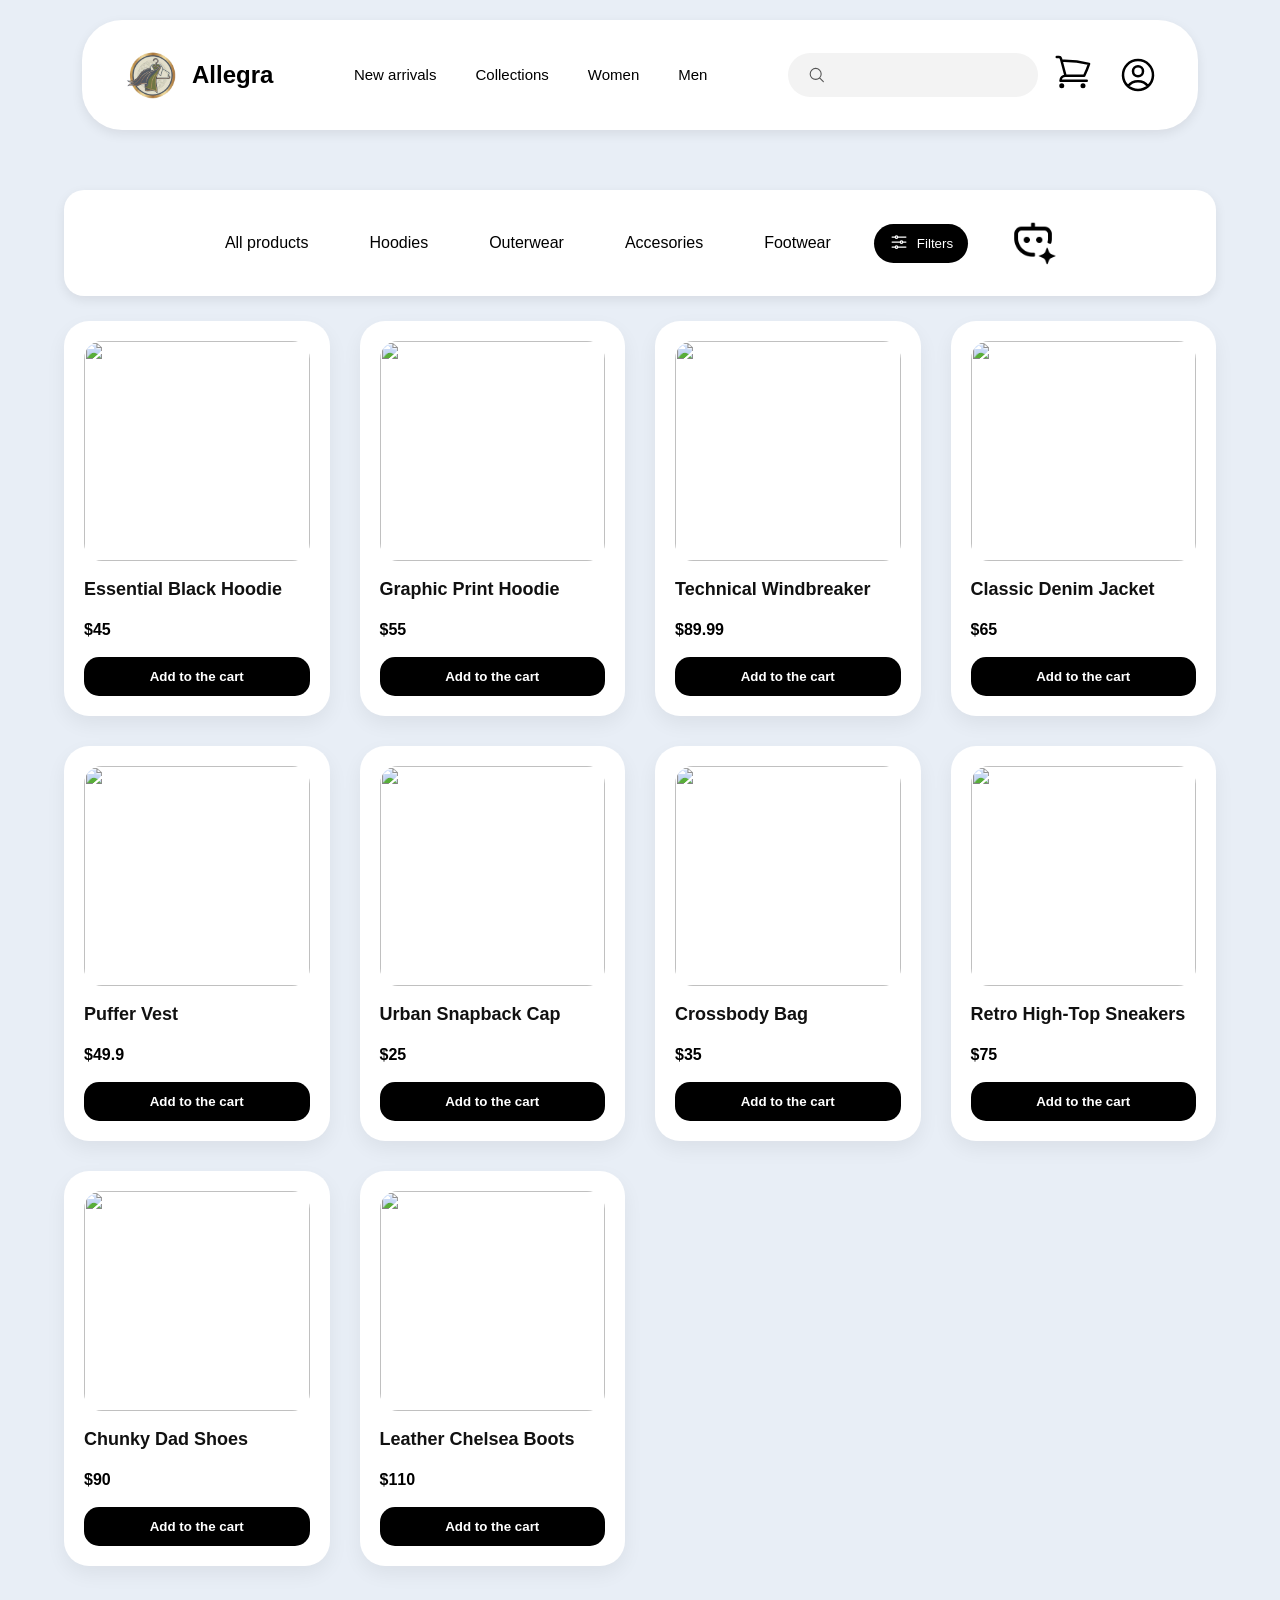
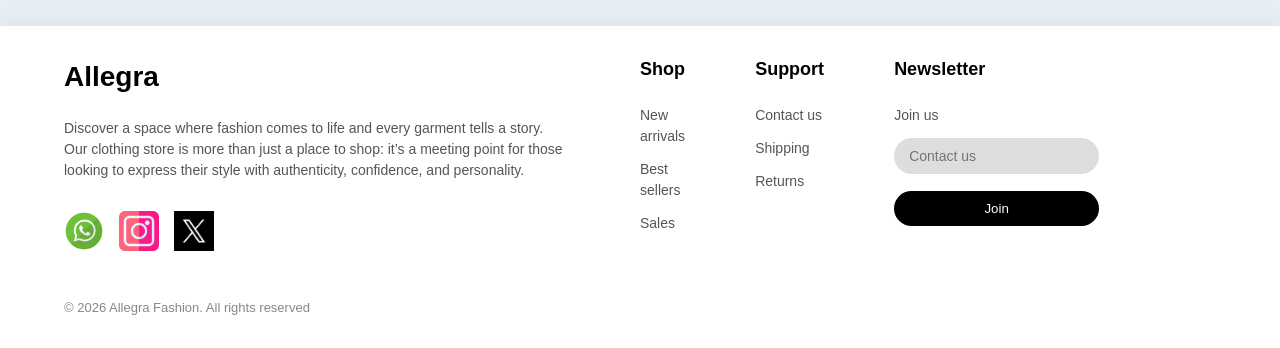
==== front/index.html @ 03e83130 "Detallas de productos finalizados, implementacion de login y register" ====
<!DOCTYPE html>
<html lang="en">

<head>
    <meta charset="UTF-8">
    <meta name="viewport" content="width=device-width, initial-scale=1.0">
    <title>Allegra</title>
    <link rel="stylesheet" href="styles.css">
    <link rel="shortcut icon" href="assets/logo.png" type="image/x-icon">
</head>

<body>
    <header>
        <nav>
            <a href="#" id="linkLogo">
                <img src="./assets/logo.png" id="logo" alt="Logo de Allegra">
                <h1>Allegra</h1>
            </a>
            <ul id="listNav">
                <li><a href="#storeContent">New arrivals</a></li>
                <li><a href="#storeContent">Collections</a></li>
                <li><a href="#storeContent">Women</a></li>
                <li><a href="#storeContent">Men</a></li>
            </ul>
            <div id="searchBar">
                <span id="bar">
                    <svg xmlns="http://www.w3.org/2000/svg" fill="none" viewBox="0 0 24 24" stroke-width="1.5"
                        stroke="currentColor" class="size-6">
                        <path stroke-linecap="round" stroke-linejoin="round"
                            d="m21 21-5.197-5.197m0 0A7.5 7.5 0 1 0 5.196 5.196a7.5 7.5 0 0 0 10.607 10.607Z" />
                    </svg>
                    <input type="text" name="busqueda" id="busqueda">
                </span>
                <a id="cartBtn">
                    <svg xmlns="http://www.w3.org/2000/svg" fill="none" viewBox="0 0 24 24" stroke-width="1.5"
                        stroke="currentColor" class="size-6">
                        <path stroke-linecap="round" stroke-linejoin="round"
                            d="M2.25 3h1.386c.51 0 .955.343 1.087.835l.383 1.437M7.5 14.25a3 3 0 0 0-3 3h15.75m-12.75-3h11.218c1.121-2.3 2.1-4.684 2.924-7.138a60.114 60.114 0 0 0-16.536-1.84M7.5 14.25 5.106 5.272M6 20.25a.75.75 0 1 1-1.5 0 .75.75 0 0 1 1.5 0Zm12.75 0a.75.75 0 1 1-1.5 0 .75.75 0 0 1 1.5 0Z" />
                    </svg>
                    <span id="cartBadge" class="cart-badge hidden">0</span>
                </a>
                <a id="profileIcon">
                    <svg id="profileIconSvg" xmlns="http://www.w3.org/2000/svg" fill="none" viewBox="0 0 24 24"
                        stroke-width="1.5" stroke="currentColor">
                        <path stroke-linecap="round" stroke-linejoin="round"
                            d="M17.982 18.725A7.488 7.488 0 0 0 12 15.75a7.488 7.488 0 0 0-5.982 2.975m11.963 0a9 9 0 1 0-11.963 0m11.963 0A8.966 8.966 0 0 1 12 21a8.966 8.966 0 0 1-5.982-2.275M15 9.75a3 3 0 1 1-6 0 3 3 0 0 1 6 0Z" />
                    </svg>
                    <span id="navUserName" class="hidden"></span>
                    <div id="navUserAvatar" class="navAvatar hidden"></div>
                </a>
            </div>
        </nav>

        <dialog id="modalLogin">
            <button id="modalClose" class="modalCloseX" aria-label="Close">
                <svg xmlns="http://www.w3.org/2000/svg" fill="none" viewBox="0 0 24 24" stroke-width="2"
                    stroke="currentColor" width="20" height="20">
                    <path stroke-linecap="round" stroke-linejoin="round" d="M6 18L18 6M6 6l12 12" />
                </svg>
            </button>

            <div id="authTabs">
                <button class="authTab active" id="tabLogin">Log In</button>
                <button class="authTab" id="tabRegister">Register</button>
            </div>

            <div id="formLogin" class="authForm">
                <div class="authHeader">
                    <img src="./assets/logo.png" alt="Allegra Logo">
                    <h2>Welcome back</h2>
                    <p>Sign in to your account</p>
                </div>
                <div class="authField">
                    <label for="loginEmail">Email</label>
                    <input type="email" id="loginEmail" placeholder="you@email.com">
                </div>
                <div class="authField">
                    <label for="loginPass">Password</label>
                    <div class="passWrapper">
                        <input type="password" id="loginPass" placeholder="••••••••">
                        <button type="button" class="togglePass" data-target="loginPass">
                            <svg xmlns="http://www.w3.org/2000/svg" fill="none" viewBox="0 0 24 24" stroke-width="1.5"
                                stroke="currentColor" width="18" height="18">
                                <path stroke-linecap="round" stroke-linejoin="round"
                                    d="M2.036 12.322a1.012 1.012 0 0 1 0-.639C3.423 7.51 7.36 4.5 12 4.5c4.638 0 8.573 3.007 9.963 7.178.07.207.07.431 0 .639C20.577 16.49 16.64 19.5 12 19.5c-4.638 0-8.573-3.007-9.963-7.178Z" />
                                <path stroke-linecap="round" stroke-linejoin="round"
                                    d="M15 12a3 3 0 1 1-6 0 3 3 0 0 1 6 0Z" />
                            </svg>
                        </button>
                    </div>
                </div>
                <p id="loginError" class="authError hidden"></p>
                <button type="button" id="btnLogin" class="authSubmitBtn">Log In</button>
                <p class="authSwitch">Don't have an account? <span id="goToRegister">Register here</span></p>
            </div>

            <div id="formRegister" class="authForm hidden">
                <div class="authHeader">
                    <img src="./assets/logo.png" alt="Allegra Logo">
                    <h2>Create account</h2>
                    <p>Join Allegra today</p>
                </div>
                <div class="authField">
                    <label for="regName">Full name</label>
                    <input type="text" id="regName" placeholder="Jane Doe">
                </div>
                <div class="authField">
                    <label for="regEmail">Email</label>
                    <input type="email" id="regEmail" placeholder="you@email.com">
                </div>
                <div class="authField">
                    <label for="regPass">Password</label>
                    <div class="passWrapper">
                        <input type="password" id="regPass" placeholder="Min. 6 characters">
                        <button type="button" class="togglePass" data-target="regPass">
                            <svg xmlns="http://www.w3.org/2000/svg" fill="none" viewBox="0 0 24 24" stroke-width="1.5"
                                stroke="currentColor" width="18" height="18">
                                <path stroke-linecap="round" stroke-linejoin="round"
                                    d="M2.036 12.322a1.012 1.012 0 0 1 0-.639C3.423 7.51 7.36 4.5 12 4.5c4.638 0 8.573 3.007 9.963 7.178.07.207.07.431 0 .639C20.577 16.49 16.64 19.5 12 19.5c-4.638 0-8.573-3.007-9.963-7.178Z" />
                                <path stroke-linecap="round" stroke-linejoin="round"
                                    d="M15 12a3 3 0 1 1-6 0 3 3 0 0 1 6 0Z" />
                            </svg>
                        </button>
                    </div>
                </div>
                <div class="authField">
                    <label for="regPassConfirm">Confirm password</label>
                    <div class="passWrapper">
                        <input type="password" id="regPassConfirm" placeholder="Repeat your password">
                        <button type="button" class="togglePass" data-target="regPassConfirm">
                            <svg xmlns="http://www.w3.org/2000/svg" fill="none" viewBox="0 0 24 24" stroke-width="1.5"
                                stroke="currentColor" width="18" height="18">
                                <path stroke-linecap="round" stroke-linejoin="round"
                                    d="M2.036 12.322a1.012 1.012 0 0 1 0-.639C3.423 7.51 7.36 4.5 12 4.5c4.638 0 8.573 3.007 9.963 7.178.07.207.07.431 0 .639C20.577 16.49 16.64 19.5 12 19.5c-4.638 0-8.573-3.007-9.963-7.178Z" />
                                <path stroke-linecap="round" stroke-linejoin="round"
                                    d="M15 12a3 3 0 1 1-6 0 3 3 0 0 1 6 0Z" />
                            </svg>
                        </button>
                    </div>
                </div>
                <p id="registerError" class="authError hidden"></p>
                <button type="button" id="btnRegister" class="authSubmitBtn">Create account</button>
                <p class="authSwitch">Already have an account? <span id="goToLogin">Log in here</span></p>
            </div>

            <div id="formProfile" class="authForm hidden">
                <div class="authHeader">
                    <div id="profileAvatar"></div>
                    <h2 id="profileName"></h2>
                    <p id="profileEmail"></p>
                </div>
                <div class="profileInfo">
                    <div class="profileInfoRow">
                        <svg xmlns="http://www.w3.org/2000/svg" fill="none" viewBox="0 0 24 24" stroke-width="1.5"
                            stroke="currentColor" width="18" height="18">
                            <path stroke-linecap="round" stroke-linejoin="round"
                                d="M2.25 3h1.386c.51 0 .955.343 1.087.835l.383 1.437M7.5 14.25a3 3 0 0 0-3 3h15.75m-12.75-3h11.218c1.121-2.3 2.1-4.684 2.924-7.138a60.114 60.114 0 0 0-16.536-1.84M7.5 14.25 5.106 5.272M6 20.25a.75.75 0 1 1-1.5 0 .75.75 0 0 1 1.5 0Zm12.75 0a.75.75 0 1 1-1.5 0 .75.75 0 0 1 1.5 0Z" />
                        </svg>
                        <span>Cart: <strong id="profileCartCount">0 items</strong></span>
                    </div>
                    <div class="profileInfoRow">
                        <svg xmlns="http://www.w3.org/2000/svg" fill="none" viewBox="0 0 24 24" stroke-width="1.5"
                            stroke="currentColor" width="18" height="18">
                            <path stroke-linecap="round" stroke-linejoin="round"
                                d="M6.75 3v2.25M17.25 3v2.25M3 18.75V7.5a2.25 2.25 0 0 1 2.25-2.25h13.5A2.25 2.25 0 0 1 21 7.5v11.25m-18 0A2.25 2.25 0 0 0 5.25 21h13.5A2.25 2.25 0 0 0 21 18.75m-18 0v-7.5A2.25 2.25 0 0 1 5.25 9h13.5A2.25 2.25 0 0 1 21 11.25v7.5" />
                        </svg>
                        <span>Member since: <strong id="profileSince"></strong></span>
                    </div>
                </div>
                <button type="button" id="btnLogout" class="authLogoutBtn">
                    <svg xmlns="http://www.w3.org/2000/svg" fill="none" viewBox="0 0 24 24" stroke-width="1.5"
                        stroke="currentColor" width="18" height="18">
                        <path stroke-linecap="round" stroke-linejoin="round"
                            d="M8.25 9V5.25A2.25 2.25 0 0 1 10.5 3h6a2.25 2.25 0 0 1 2.25 2.25v13.5A2.25 2.25 0 0 1 16.5 21h-6a2.25 2.25 0 0 1-2.25-2.25V15M12 9l3 3m0 0-3 3m3-3H2.25" />
                    </svg>
                    Log out
                </button>
            </div>
        </dialog>

        <dialog id="modalCart">
            <div>
                <img src="./assets/logo.png" alt="Logo of the store">
                <h2>Cart</h2>
            </div>
            <div id="cartContent">
                <!-- Añadir productos dinamicamente -->
            </div>

            <div class="cartSummary">
                <p><span>Subtotal:</span> <span id="cartSubtotal">$0.00</span></p>
                <p><span>IVA (16%):</span> <span id="cartIva">$0.00</span></p>
                <h3><span>Total:</span> <span id="cartTotal">$0.00</span></h3>
                <button class="checkoutBtn">Proceed with the payment</button>
            </div>
            <button id="modalCartClose">
                <svg xmlns="http://www.w3.org/2000/svg" fill="none" viewBox="0 0 24 24" stroke-width="2"
                    stroke="currentColor" width="24" height="24">
                    <path stroke-linecap="round" stroke-linejoin="round" d="M6 18L18 6M6 6l12 12" />
                </svg>Close</button>
        </dialog>
    </header>

    <main id="main">
        <section id="storeBox">
            <div id="filters">
                <ul id="listFilters">
                    <li id="allProducts"><a href="#">All products</a></li>
                    <li id="hoodieBtn"><a href="#">Hoodies</a></li>
                    <li id="outerBtn"><a href="#">Outerwear</a></li>
                    <li id="accesoriesBtn"><a href="#">Accesories</a></li>
                    <li id="footwearBtn"><a href="#">Footwear</a></li>
                    <li>
                        <button id="btnFilters">
                            <span>
                                <svg xmlns="http://www.w3.org/2000/svg" fill="none" viewBox="0 0 24 24"
                                    stroke-width="1.5" stroke="currentColor" class="size-6">
                                    <path stroke-linecap="round" stroke-linejoin="round"
                                        d="M10.5 6h9.75M10.5 6a1.5 1.5 0 1 1-3 0m3 0a1.5 1.5 0 1 0-3 0M3.75 6H7.5m3 12h9.75m-9.75 0a1.5 1.5 0 0 1-3 0m3 0a1.5 1.5 0 0 0-3 0m-3.75 0H7.5m9-6h3.75m-3.75 0a1.5 1.5 0 0 1-3 0m3 0a1.5 1.5 0 0 0-3 0m-9.75 0h9.75" />
                                </svg>
                            </span>
                            Filters
                        </button>
                    </li>
                    <li>
                        <button id="btnIa">
                            <img src="./assets/bot.png" alt="Boton de ia">
                        </button>
                    </li>
                </ul>

            </div>

            <div id="storeContent">
                <!-- Tarjetas creadas dinamicamente -->
            </div>
        </section>

        <aside id="chatBox">
            <div id="titleBoxAi">
                <img src="./assets/bot.png">
                <h3>Allegra AI</h3>
            </div>

            <div id="contentIa">
            </div>

            <div id="searchInp">
                <button id="deleteChat">
                    <svg xmlns="http://www.w3.org/2000/svg" fill="none" viewBox="0 0 24 24" stroke-width="1.5"
                        stroke="currentColor" class="size-6">
                        <path stroke-linecap="round" stroke-linejoin="round"
                            d="m14.74 9-.346 9m-4.788 0L9.26 9m9.968-3.21c.342.052.682.107 1.022.166m-1.022-.165L18.16 19.673a2.25 2.25 0 0 1-2.244 2.077H8.084a2.25 2.25 0 0 1-2.244-2.077L4.772 5.79m14.456 0a48.108 48.108 0 0 0-3.478-.397m-12 .562c.34-.059.68-.114 1.022-.165m0 0a48.11 48.11 0 0 1 3.478-.397m7.5 0v-.916c0-1.18-.91-2.164-2.09-2.201a51.964 51.964 0 0 0-3.32 0c-1.18.037-2.09 1.022-2.09 2.201v.916m7.5 0a48.667 48.667 0 0 0-7.5 0" />
                    </svg>

                </button>
                <input type="text" name="promt" id="promtInp">
                <button id="sendBtn">
                    <svg xmlns="http://www.w3.org/2000/svg" fill="none" viewBox="0 0 24 24" stroke-width="1.5"
                        stroke="currentColor" class="size-6">
                        <path stroke-linecap="round" stroke-linejoin="round"
                            d="M6 12 3.269 3.125A59.769 59.769 0 0 1 21.485 12 59.768 59.768 0 0 1 3.27 20.875L5.999 12Zm0 0h7.5" />
                    </svg>
                </button>
            </div>
        </aside>
    </main>

    <footer>
        <div id="contentFooter">
            <h3>Allegra</h3>
            <p>Discover a space where fashion comes to life and every garment tells a story. Our clothing store is more
                than just a place to shop: it’s a meeting point for those looking to express their style with
                authenticity, confidence, and personality.</p>
            <ul id="links">
                <li><a href="https://web.whatsapp.com"><img src="./assets/whats.png" alt=""></a></li>
                <li><a href="https://www.instagram.com
"><img src="./assets/ig.png" alt=""></a></li>
                <li><a href="https://x.com/"><img src="./assets/x.png" alt=""></a></li>
            </ul>
            <p>© 2026 Allegra Fashion. All rights reserved</p>
        </div>
        <div>
            <div id="footerLinker">
                <div class="shopFooter">
                    <h2>Shop</h2>
                    <p>New arrivals</p>
                    <p>Best sellers</p>
                    <p>Sales</p>
                </div>
                <div class="shopFooter">
                    <h2>Support</h2>
                    <p>Contact us</p>
                    <p>Shipping</p>
                    <p>Returns</p>
                </div>
                <div class="shopFooter">
                    <h2>Newsletter</h2>
                    <p>Join us</p>
                    <input type="email" name="email" id="email" placeholder="Contact us">
                    <button>Join</button>
                </div>
            </div>
        </div>
    </footer>
    <script src="./script.js"></script>
    <script src="https://cdn.jsdelivr.net/npm/flowbite@4.0.1/dist/flowbite.min.js"></script>
</body>

</html>
---- front/styles.css ----
* {
    margin: 0;
    padding: 0;
    box-sizing: border-box;
}

body {
    background: #e8eef6;
    font-family: Arial, Helvetica, sans-serif;
    line-height: 1.5;
}

/* ========== NAVBAR ========== */
header {
    width: 100%;
    display: flex;
    justify-content: center;
    padding: 20px;
}

nav {
    width: 90%;
    max-width: 1200px;
    display: flex;
    justify-content: space-between;
    align-items: center;
    padding: 15px 30px;
    background: #fff;
    border-radius: 40px;
    box-shadow: 0 4px 12px rgba(0, 0, 0, 0.08);
}

/* Logo */
#linkLogo {
    display: flex;
    align-items: center;
    text-decoration: none;
    color: #000;
    transition: transform 0.3s ease;
}

#linkLogo:hover {
    transform: scale(1.05);
}

#logo {
    width: 80px;
}

/* ========== MENU ========== */
#listNav {
    display: flex;
    gap: 15px;
    list-style: none;
    font-size: 15px;
}

#listNav a {
    text-decoration: none;
    color: #000;
    padding: 8px 12px;
    border-radius: 10px;
    transition: all 0.3s ease;
}

#listNav a:hover {
    background-color: #f3f3f3;
    transform: scale(1.05);
}

/* ========== SEARCH BAR ========== */
#searchBar {
    display: flex;
    align-items: center;
    gap: 15px;
}

#searchBar a>svg {
    width: 40px;
    height: 40px;
    color: #000;
    transition: transform 0.2s ease;
}

#searchBar a>svg:hover {
    transform: scale(1.2);
}

#bar {
    display: flex;
    align-items: center;
    gap: 8px;
    padding: 12px 20px;
    background: #f3f3f3;
    border-radius: 25px;
    transition: transform 0.2s ease;
    width: 250px;
}

#bar:hover {
    transform: scale(1.05);
}

#bar input {
    border: none;
    outline: none;
    background: transparent;
    font-size: 15px;
    width: 100%;
}

#bar svg {
    width: 20px;
    height: 20px;
    color: #555;
}

/* ========== MAIN LAYOUT ========== */
main {
    display: grid;
    grid-template-columns: 2fr 1fr;
    gap: 30px;
    width: 90%;
    max-width: 1400px;
    margin: 40px auto;
    transition: all 0.3s ease;
}

main.chatClosed {
    grid-template-columns: 1fr;
}

/* ========== STORE SECTION ========== */

#storeBox {
    display: flex;
    flex-direction: column;
    gap: 25px;
}

/* ========== LOGIN MODAL ========== */

@keyframes fadeIn {
    from {
        opacity: 0;
        transform: translateY(-20px);
    }

    to {
        opacity: 1;
        transform: translateY(0);
    }
}

#modalLogin {
    border: none;
    border-radius: 20px;
    padding: 30px;
    width: 420px;
    max-width: 92vw;
    margin: auto;
    background: #ffffff;
    box-shadow: 0 20px 50px rgba(0, 0, 0, 0.15);
    animation: fadeIn 0.3s ease;
    font-family: Arial, Helvetica, sans-serif;
    position: relative;
}

#modalLogin::backdrop {
    background: rgba(0, 0, 0, 0.55);
    backdrop-filter: blur(4px);
}

.modalCloseX {
    position: absolute;
    top: 16px;
    right: 16px;
    background: #f3f3f3;
    border: none;
    border-radius: 50%;
    width: 34px;
    height: 34px;
    padding: 0;
    display: flex;
    align-items: center;
    justify-content: center;
    cursor: pointer;
    color: #555;
    transition: 0.2s ease;
    z-index: 10;
}

.modalCloseX:hover {
    background: #e0e0e0;
    color: #000;
    transform: scale(1.05);
}

#authTabs {
    display: flex;
    gap: 5px;
    background: #f3f3f3;
    border-radius: 12px;
    padding: 5px;
    margin-bottom: 24px;
}

.authTab {
    flex: 1;
    padding: 10px;
    border: none;
    border-radius: 9px;
    background: transparent;
    color: #888;
    font-size: 14px;
    font-weight: 600;
    cursor: pointer;
    transition: 0.2s ease;
}

.authTab.active {
    background: #fff;
    color: #000;
    box-shadow: 0 2px 8px rgba(0, 0, 0, 0.08);
}

.authTab:hover:not(.active) {
    color: #555;
    transform: none;
}

.authForm {
    display: flex;
    flex-direction: column;
    gap: 14px;
}

.authForm.hidden {
    display: none;
}

.authHeader {
    display: flex;
    flex-direction: column;
    align-items: center;
    gap: 6px;
    margin-bottom: 8px;
}

.authHeader img {
    width: 52px;
    height: 52px;
    object-fit: contain;
}

.authHeader h2 {
    font-size: 20px;
    font-weight: 700;
    color: #111;
    margin: 0;
}

.authHeader p {
    font-size: 13px;
    color: #888;
    margin: 0;
}

.authField {
    display: flex;
    flex-direction: column;
    gap: 6px;
}

.authField label {
    font-size: 13px;
    font-weight: 600;
    color: #333;
}

.authField input {
    padding: 11px 14px;
    border-radius: 10px;
    border: 1.5px solid #e0e0e0;
    outline: none;
    font-size: 14px;
    transition: border-color 0.2s ease;
    width: 100%;
    box-sizing: border-box;
}

.authField input:focus {
    border-color: #000;
}

.passWrapper {
    position: relative;
    display: flex;
    align-items: center;
}

.passWrapper input {
    padding-right: 42px;
}

.togglePass {
    position: absolute;
    right: 10px;
    background: none;
    border: none;
    padding: 0;
    cursor: pointer;
    color: #aaa;
    display: flex;
    align-items: center;
    width: auto;
    height: auto;
}

.togglePass:hover {
    color: #555;
    transform: none;
}

.authError {
    font-size: 13px;
    color: #e53e3e;
    background: #fff5f5;
    border: 1px solid #fed7d7;
    border-radius: 8px;
    padding: 9px 12px;
    margin: 0;
}

.authError.hidden {
    display: none;
}

.authSubmitBtn {
    width: 100%;
    padding: 13px;
    border-radius: 10px;
    background: #000;
    color: #fff;
    font-size: 15px;
    font-weight: 600;
    border: none;
    cursor: pointer;
    transition: 0.2s ease;
    margin-top: 4px;
}

.authSubmitBtn:hover {
    background: #222;
    transform: translateY(-1px);
}

.authSwitch {
    text-align: center;
    font-size: 13px;
    color: #888;
    margin: 0;
}

.authSwitch span {
    color: #000;
    font-weight: 600;
    cursor: pointer;
    text-decoration: underline;
}

.authSwitch span:hover {
    color: #444;
}

#profileAvatar {
    width: 64px;
    height: 64px;
    border-radius: 50%;
    background: #000;
    color: #fff;
    display: flex;
    align-items: center;
    justify-content: center;
    font-size: 22px;
    font-weight: 700;
    letter-spacing: 1px;
}

.profileInfo {
    display: flex;
    flex-direction: column;
    gap: 10px;
    background: #f9f9f9;
    border-radius: 12px;
    padding: 16px;
}

.profileInfoRow {
    display: flex;
    align-items: center;
    gap: 10px;
    font-size: 14px;
    color: #555;
}

.profileInfoRow svg {
    flex-shrink: 0;
    color: #888;
}

.profileInfoRow strong {
    color: #111;
}

.authLogoutBtn {
    width: 100%;
    padding: 12px;
    border-radius: 10px;
    background: transparent;
    border: 1.5px solid #e53e3e;
    color: #e53e3e;
    font-size: 14px;
    font-weight: 600;
    cursor: pointer;
    transition: 0.2s ease;
    display: flex;
    align-items: center;
    justify-content: center;
    gap: 8px;
    margin-top: 4px;
}

.authLogoutBtn:hover {
    background: #e53e3e;
    color: #fff;
    transform: none;
}

/* ========== NAVBAR LOGGEADO========== */

#profileIcon {
    display: flex;
    align-items: center;
    gap: 8px;
    cursor: pointer;
    padding: 6px 10px;
    border-radius: 20px;
    transition: background 0.2s ease;
    text-decoration: none;
}

#profileIcon:hover {
    background: #f3f3f3;
}

#profileIcon.loggedIn {
    background: #f3f3f3;
}

#navUserName {
    font-size: 14px;
    font-weight: 600;
    color: #111;
}

#navUserName.hidden {
    display: none;
}

.navAvatar {
    width: 32px;
    height: 32px;
    border-radius: 50%;
    background: #000;
    color: #fff;
    font-size: 12px;
    font-weight: 700;
    display: flex;
    align-items: center;
    justify-content: center;
    flex-shrink: 0;
}

.navAvatar.hidden {
    display: none;
}

#profileIconSvg.hidden {
    display: none;
}

.hidden {
    display: none;
}

/* ========== MODAL CART ========== */
#modalCart {
    border: none;
    border-radius: 20px;
    padding: 30px;
    width: 450px;
    max-width: 90%;
    margin: auto;
    background: #ffffff;
    box-shadow: 0 20px 40px rgba(0, 0, 0, 0.2);
    font-family: Arial, Helvetica, sans-serif;
    position: relative;
}

#modalCart::backdrop {
    background: rgba(0, 0, 0, 0.5);
    backdrop-filter: blur(4px);
}

#modalCart>div:first-child {
    display: flex;
    align-items: center;
    gap: 15px;
    margin-bottom: 20px;
    border-bottom: 1px solid #eee;
    padding-bottom: 15px;
}

#modalCart>div:first-child img {
    width: 50px;
}

#cartContent {
    display: flex;
    flex-direction: column;
    gap: 12px;
    max-height: 300px;
    overflow-y: auto;
    margin-bottom: 20px;
}

.cartItem {
    display: flex;
    align-items: center;
    gap: 15px;
    background: #f9f9f9;
    padding: 10px;
    border-radius: 12px;
    border: 1px solid #eaeaea;
}

.cartItem img {
    width: 60px;
    height: 60px;
    object-fit: cover;
    border-radius: 8px;
    background: #eee;
}

.cartItemInfo {
    flex: 1;
}

.cartItemInfo h4 {
    font-size: 14px;
    margin-bottom: 4px;
    color: #111;
}

.cartItemInfo p {
    font-size: 14px;
    font-weight: bold;
    color: #555;
}

.removeBtn {
    background: transparent;
    color: #ef4444;
    border: none;
    font-weight: bold;
    font-size: 16px;
    cursor: pointer;
    padding: 5px 10px;
    transition: 0.2s ease;
}

.removeBtn:hover {
    color: #b91c1c;
    transform: scale(1.1);
}

.cartSummary {
    border-top: 2px solid #eee;
    padding-top: 15px;
    display: flex;
    flex-direction: column;
    gap: 10px;
}

.cartSummary p,
.cartSummary h3 {
    display: flex;
    justify-content: space-between;
    align-items: center;
}

.cartSummary p {
    color: #555;
    font-size: 15px;
}

.cartSummary h3 {
    font-size: 18px;
    color: #000;
    margin-top: 5px;
}

.checkoutBtn {
    width: 100%;
    margin-top: 15px;
    padding: 15px;
    font-size: 16px;
    border-radius: 10px;
    background: #000;
    color: #fff;
    font-weight: bold;
    cursor: pointer;
    transition: 0.3s;
    border: none;
}

.checkoutBtn:hover {
    background: #333;
    transform: none;
}

#modalCartClose {
    position: absolute;
    top: 20px;
    right: 20px;
    background: none;
    border: none;
    cursor: pointer;
    color: #888;
}

#modalCartClose:hover {
    color: #000;
}

/* ========== FILTERS ========== */

#filters {
    background: #fff;
    border-radius: 20px;
    box-shadow: 0 4px 12px rgba(0, 0, 0, 0.08);
}

#listFilters {
    display: flex;
    justify-content: center;
    align-items: center;
    gap: 25px;
    list-style: none;
    padding: 15px 20px;
}

#listFilters li {
    padding: 5px 0;
}

#listFilters a {
    text-decoration: none;
    color: #000;
    padding: 10px 18px;
    border-radius: 20px;
    transition: all 0.3s ease;
}

#listFilters a:hover {
    background: #000;
    color: #fff;
    transform: translateY(-2px);
}

/* Botones */
button {
    display: flex;
    justify-content: center;
    align-items: center;
    gap: 8px;
    padding: 8px 15px;
    border: none;
    border-radius: 20px;
    cursor: pointer;
    background: #000;
    color: #fff;
    transition: 0.3s ease;
}

button:hover {
    transform: scale(1.05);
}

button svg {
    width: 20px;
    height: 20px;
}

/* ========== STORE CONTENT ========== */

#storeContent {
    display: grid;
    grid-template-columns: repeat(auto-fill, minmax(240px, 1fr));
    gap: 30px;
}

/* ========== DETAIL PRODUCT ========== */

.productDetailCard {
    display: flex;
    gap: 40px;
    background: #fff;
    padding: 40px;
    border-radius: 25px;
    box-shadow: 0 8px 20px rgba(0, 0, 0, 0.06);
}

.productDetailImg {
    float: 1;
    max-width: 50%;
}

.productDetailImg img {
    width: 100%;
    border-radius: 18px;
    object-fit: cover;
    background-color: #f3f3f3;
}

.productDetailInfo {
    flex: 1;
    display: flex;
    flex-direction: column;
    gap: 15px;
}

.productDetailInfo h2 {
    font-size: 34px;
    font-weight: 700;
    color: #111;
    line-height: 1.2;
}

.productDetailInfo .price {
    font-size: 26px;
    font-weight: 600;
    color: #000;
}

.productDetailInfo .desc {
    font-size: 16px;
    color: #555;
    line-height: 1.6;
}

.header-info {
    display: flex;
    justify-content: space-between;
    align-items: center;
}

.extra-info {
    background: #f9f9fa;
    padding: 20px;
    border-radius: 12px;
    display: flex;
    flex-direction: column;
    gap: 12px;
    font-size: 14px;
    color: #444;
    border: 1px solid #eee;
}

.info-row {
    display: flex;
    align-items: center;
    gap: 10px;
}

.tags-container {
    display: flex;
    flex-wrap: wrap;
    gap: 8px;
}

.tag-badge {
    background: #000;
    color: #fff;
    padding: 5px 12px;
    border-radius: 6px;
    font-size: 12px;
    font-weight: bold;
}

.productDetailInfo .addCart {
    width: fit-content !important;
    padding: 15px 40px;
    background: #000;
    color: #fff;
    border: none;
    border-radius: 8px;
    font-size: 16px;
    margin-top: 15px;
    cursor: pointer;
    transition: background 0.2s;
}

.productDetailInfo .addCart:hover {
    background: #333;
}

.productDetailInfo .addCart.disabled {
    background: #d1d5db;
    color: #9ca3af;
    cursor: not-allowed;
}

.tag-badge.outline {
    background: transparent;
    color: #666;
    border: 1px solid #ccc;
    font-weight: normal;
}

.category-tag {
    font-size: 13px;
    text-transform: uppercase;
    letter-spacing: 2px;
    color: #888;
    font-weight: bold;
}

.stock-status {
    font-size: 14px;
    font-weight: 600;
}

.btn-small {
    width: fit-content !important;
    display: flex;
    align-items: center;
    gap: 8px;
    padding: 10px 20px;
    background-color: #fff;
    color: #000;
    border-radius: 8px;
    cursor: pointer;
    font-weight: 600;
    transition: all 0.2 ease;
}

.btn-small:hover {
    background: #000;
    color: #fff;
}

.in-stock {
    color: #10b981;
}

.out-of-stock {
    color: #ef4444;
}

/* ========== PRODUCT CARD ========== */

.productCart {
    background: #fff;
    border-radius: 25px;
    padding: 20px;
    display: flex;
    flex-direction: column;
    gap: 15px;
    box-shadow: 0 8px 20px rgba(0, 0, 0, 0.06);
    transition: all 0.3s ease;
}

.productCart img {
    width: 100%;
    height: 220px;
    object-fit: cover;
    border-radius: 18px;
}

.productCart h2 {
    font-size: 18px;
    font-weight: 600;
    color: #111;
}

.productCart p {
    font-size: 16px;
    font-weight: bold;
    color: #000;
}

.productCart button {
    margin-top: auto;
    padding: 12px;
    border-radius: 15px;
    border: none;
    background: #000;
    color: #fff;
    font-weight: 600;
    cursor: pointer;
    transition: 0.3s ease;
}

.productCart button:hover {
    background: #333;
    transform: scale(1.03);
}

/* ========== Buy NOTIFICATION ========== */
.buyNotification {
    position: fixed;
    bottom: 20px;
    right: 20px;
    background-color: #111;
    color: #fff;
    padding: 15px 25px;
    border-radius: 10px;
    font-size: 14px;
    font-weight: bold;
    box-shadow: 0 10px 20px rgba(0, 0, 0, 0.2);
    z-index: 9999;
    opacity: 0;
    transform: translateY(20px);
    transition: all 0.3s ease;
    pointer-events: none;
}

.buyNotification.show {
    opacity: 1;
    transform: translateY(0);
}

/* ========== CART BADGE ========== */
#cartBtn {
    position: relative;
}

.cardBadge {
    position: absolute;
    top: -5px;
    right: -8px;
    background-color: #ef4444;
    color: #fff;
    font-size: 26px;
    font-weight: bold;
    border-radius: 50%;
    width: 20px;
    height: 20px;
    display: flex;
    justify-content: center;
    align-items: center;
    transition: transform 0.2 ease, opacity 0.2s ease;
}

.cart-badge.hidden {
    opacity: 0;
    transform: scale(0);
}

button.addCart:disabled,
button.addCart.disabled {
    background-color: #f8fafc !important;
    color: #94a3b8 !important;
    border: 1px solid #e2e8f0 !important;
    cursor: not-allowed !important;
    transform: none !important;
    opacity: 0.8 !important;
}

/* ========== Controls quantity cart ========== */
.cartQuantity {
    display: flex;
    align-items: center;
    gap: 10px;
    margin-top: 8px;
    background: #fff;
    border: 1px solid #ddd;
    border-radius: 6px;
    width: fit-content;
    padding: 2px 5px;
}

.cartQuantity span {
    font-size: 14px;
    font-weight: bold;
    min-width: 15px;
    text-align: center;
}

.qtyBtn {
    background: transparent;
    border: none;
    font-size: 16px;
    font-weight: bold;
    cursor: pointer;
    color: #555;
    padding: 0 5px;
    transition: color 0.2s;
}

.qtyBtn:hover {
    color: #000;
}

/* ========== CHAT AI ========== */

#chatBox {
    display: none;
    flex-direction: column;
    padding: 25px;
    background: #fff;
    border-radius: 20px;
    box-shadow: 0 4px 12px rgba(0, 0, 0, 0.08);
    min-height: 300px;
    max-height: 600px;
    width: 100%;
}

#titleBoxAi {
    display: flex;
    align-items: center;
    gap: 15px;
}

#titleBoxAi img {
    width: 60px;
    height: 60px;
}

#btnIa {
    background-color: #fff;
    transition: 0.5s ease;
}

#btnIa>img {
    width: 50px;
    height: 50px;
}

#btnIa:hover {
    animation: shake 0.25s infinite;
}

@keyframes shake {
    0% {
        transform: rotate(0deg);
    }

    25% {
        transform: rotate(5deg);
    }

    50% {
        transform: rotate(0eg);
    }

    75% {
        transform: rotate(-5deg);
    }

    100% {
        transform: rotate(0deg);
    }
}

#contentIa {
    flex: 1;
    width: 100%;
    overflow-y: auto;
    margin: 20px 0;
    padding: 15px 10px;
    display: flex;
    flex-direction: column;
    gap: 12px;
    background: #f9f9f9;
    border-radius: 15px;
    box-shadow: inset 0 0 8px rgba(0, 0, 0, 0.05);
    /* min-height: 250px;
    max-height: 500px; */
}

#searchInp {
    display: flex;
    align-items: end;
    gap: 10px;
    padding: 5px 10px;
    width: 100%;
    min-height: 50px;
}

#searchInp input {
    flex: 1;
    padding: 12px;
    border-radius: 20px;
    background: #ddd;
    outline: none;
}

#searchInp button {
    border-radius: 50%;
    padding: 10px;
    display: flex;
    justify-content: center;
    align-items: center;
}

.messageUser,
.messageBot {
    max-width: 75%;
    padding: 12px 18px;
    margin-bottom: 12px;
    border-radius: 18px;
    font-size: 14px;
    line-height: 1.4;
    word-wrap: break-word;
    animation: fadeIn 0.25s ease forwards;
}

.messageUser {
    align-self: flex-end;
    background: linear-gradient(135deg, #000, #333);
    color: #fff;
    border-bottom-right-radius: 5px;
}

.messageBot {
    align-self: flex-start;
    background: #f1f1f1;
    color: #111;
    border-bottom-left-radius: 5px;
}

@keyframes fadeIn {
    from {
        opacity: 0;
        transform: translateY(8px);
    }

    to {
        opacity: 1;
        transform: translateY(0);
    }
}

.loadingDots {
    font-size: 24px;
    letter-spacing: 4px;
}

.loadingDots::after {
    content: ".";
    animation: blink 1s infinite steps(3, end);
}

@keyframes blink {

    0%,
    20% {
        content: ".";
    }

    40% {
        content: "..";
    }

    60% {
        content: "...";
    }

    80%,
    100% {
        content: "";
    }
}

.chatMiniCard {
    display: flex;
    align-items: center;
    gap: 10px;
    max-width: 75%;
    padding: 8px 12px;
    border-radius: 18px;
    background: #f1f1f1;
    cursor: pointer;
    transition: 0.2s ease;
    border-bottom-left-radius: 5px;
}

.chatMiniCard:hover {
    background: #e6e6e6;
}

.chatMiniCard img {
    width: 40px;
    height: 40px;
    min-width: 40px;
    object-fit: cover;
    border-radius: 10px;
}

.chatMiniText {
    display: flex;
    justify-content: space-between;
    align-items: center;
    width: 100%;
    gap: 10px;
}

.chatMiniTitle {
    font-size: 13px;
    font-weight: 500;
    color: #111;
    white-space: nowrap;
    overflow: hidden;
    text-overflow: ellipsis;
}

.chatMiniPrice {
    font-size: 13px;
    font-weight: 600;
    color: #000;
    white-space: nowrap;
}

/* ========== EMPTY CART ========== */
.cartEmpty {
    display: flex;
    flex-direction: column;
    align-items: center;
    justify-content: center;
    gap: 10px;
    padding: 30px 20px;
    color: #aaa;
    text-align: center;
}

.cartEmpty svg {
    opacity: 0.4;
}

.cartEmpty p {
    font-size: 16px;
    font-weight: 600;
    color: #888;
}

.cartEmpty span {
    font-size: 13px;
    color: #bbb;
}

/* ========== IN CART BUTTON ========== */
.addCart.inCart {
    background: #555;
    opacity: 0.7;
    cursor: not-allowed;
}

/* ========== Footer ========== */

footer {
    width: 100%;
    background: #fff;
    margin-top: 60px;
    padding: 30px 5%;
    display: flex;
    justify-content: center;
    box-shadow: 0 -4px 20px rgba(0, 0, 0, 0.05);
    position: relative;
    bottom: 0;
}

footer>div {
    width: 100%;
    max-width: 1400px;
    display: grid;
    grid-template-columns: 1.2fr 1fr;
    gap: 60px;
}

/* ========== LEFT SIDE ========== */

#contentFooter {
    display: flex;
    flex-direction: column;
    gap: 20px;
}

#contentFooter h3 {
    font-size: 28px;
    font-weight: bold;
}

#contentFooter p {
    color: #555;
    max-width: 500px;
    font-size: 14px;
}

#links {
    display: flex;
    gap: 15px;
    list-style: none;
    margin-top: 10px;
}

#links li {
    transition: transform 0.3s ease;
}

#links li:hover {
    transform: scale(1.1);
}

#links img {
    width: 40px;
    height: 40px;
    object-fit: contain;
}

/* Copyright */
#contentFooter p:last-child {
    margin-top: 20px;
    font-size: 13px;
    color: #888;
}

/* ========== RIGHT SIDE ========== */

#footerLinker {
    display: flex;
    justify-content: space-between;
    gap: 70px;
}

.shopFooter {
    display: flex;
    flex-direction: column;
    gap: 12px;
}

.shopFooter h2 {
    font-size: 18px;
    margin-bottom: 10px;
}

.shopFooter p {
    font-size: 14px;
    color: #555;
    cursor: pointer;
    transition: 0.3s ease;
}

.shopFooter p:hover {
    color: #000;
    transform: translateX(3px);
}

/* Newsletter */

.shopFooter input {
    padding: 10px 15px;
    border-radius: 20px;
    background: #ddd;
    border: none;
    outline: none;
    font-size: 14px;
}

.shopFooter button {
    margin-top: 5px;
    padding: 10px;
    border-radius: 20px;
    background: #000;
    color: #fff;
    border: none;
    cursor: pointer;
    transition: 0.3s ease;
}

.shopFooter button:hover {
    background: #333;
    transform: scale(1.05);
}

/* ========== RESPONSIVE ========== */

@media (max-width: 1000px) {
    footer>div {
        grid-template-columns: 1fr;
        gap: 40px;
    }

    #footerLinker {
        flex-wrap: wrap;
        gap: 30px;
    }
}

/* ============================= */
/* ======== TABLET (992px) ===== */
/* ============================= */
@media (max-width: 992px) {

    /* NAV */
    nav {
        padding: 15px 20px;
    }

    #listNav {
        gap: 10px;
        font-size: 14px;
    }

    #bar {
        width: 200px;
    }

    /* MAIN */
    main {
        grid-template-columns: 1fr;
    }

    #chatBox {
        order: -1;
        width: 100%;
        margin-bottom: 20px;
    }

    /* STORE */
    #storeContent {
        grid-template-columns: repeat(auto-fill, minmax(200px, 1fr));
        gap: 20px;
    }

    /* FILTERS */
    #listFilters {
        flex-wrap: wrap;
        gap: 15px;
    }

    /* FOOTER */
    footer>div {
        grid-template-columns: 1fr;
    }

    #footerLinker {
        flex-wrap: wrap;
        gap: 30px;
    }
}

/* ============================= */
/* ======== Laptop (1024px) ===== */
/* ============================= */
@media (max-width: 1024px) {

    main {
        grid-template-columns: 1fr;
        gap: 25px;
    }

    #chatBox {
        order: -1;
        width: 100%;
        margin-bottom: 20px;
    }

    #storeContent {
        grid-template-columns: repeat(auto-fill, minmax(220px, 1fr));
        gap: 25px;
    }

    nav {
        padding: 15px 20px;
    }

    #listNav {
        gap: 10px;
        font-size: 14px;
    }

    #bar {
        width: 200px;
    }

    #listFilters {
        flex-wrap: wrap;
        gap: 15px;
    }

    footer>div {
        grid-template-columns: 1fr;
    }

    #footerLinker {
        flex-wrap: wrap;
        gap: 30px;
    }

    .productDetailCard {
        gap: 30px;
        padding: 30px;
    }

    .productDetailInfo h2 {
        font-size: 30px;
    }

    .productDetailInfo .price {
        font-size: 24px;
    }
}

/* ============================= */
/* ======== MOBILE (768px) ===== */
/* ============================= */
@media (max-width: 768px) {

    /* NAV */
    nav {
        flex-direction: column;
        gap: 15px;
        border-radius: 25px;
    }

    #listNav {
        flex-wrap: wrap;
        justify-content: center;
    }

    #searchBar {
        width: 100%;
        justify-content: center;
    }

    #bar {
        width: 100%;
        max-width: 350px;
    }

    /* PRODUCT CARD */
    .productCart img {
        height: 180px;
    }

    /* CHAT */
    #chatBox {
        padding: 20px;
    }

    #titleBoxAi img {
        width: 50px;
        height: 50px;
    }

    #btnIa {
        position: fixed;
        bottom: 25px;
        right: 25px;
        z-index: 1000;
        border-radius: 50%;
        padding: 15px;
        box-shadow: 0 10px 25px rgba(0, 0, 0, 0.2);
    }

    #btnIa img {
        width: 35px;
        height: 35px;
    }

    /* FOOTER */
    footer {
        padding: 40px 20px;
    }

    #footerLinker {
        flex-direction: column;
        gap: 40px;
    }

    .productDetailCard {
        flex-direction: column;
        gap: 20px;
    }

    .productDetailImg {
        max-width: 100%;
        display: flex;
        justify-content: center;
    }

    .productDetailImg img {
        max-height: 500px;
        width: 100%;
        object-fit: cover;
    }

    .productDetailInfo h2 {
        font-size: 26px;
    }
}

/* ============================= */
/* ======== SMALL MOBILE ======= */
/* ============================= */
@media (max-width: 480px) {

    /* NAV */
    #logo {
        width: 60px;
    }

    #listNav {
        font-size: 13px;
        gap: 8px;
    }

    #listNav a {
        padding: 6px 10px;
    }

    #bar {
        padding: 10px 15px;
    }

    /* STORE GRID */
    #storeContent {
        grid-template-columns: 1fr;
    }

    /* PRODUCT */
    .productCart {
        padding: 15px;
    }

    .productCart h2 {
        font-size: 16px;
    }

    .productCart p {
        font-size: 14px;
    }

    /* FILTERS */
    #listFilters {
        flex-direction: column;
    }

    /* CHAT INPUT */
    #searchInp {
        order: 1;
        flex-direction: column;

    }

    #searchInp #promtInp {
        width: 100%;
        box-sizing: border-box;
        order: -1;
    }

    #searchInp button {
        width: 100%;
        border-radius: 20px;
    }

    #sendBtn {
        order: -1;
    }

    .productDetailCard {
        padding: 15px;
        border-radius: 15px;
    }

    .productDetailImg img {
        max-height: 400px;
        border-radius: 12px;
    }

    .productDetailInfo {
        gap: 12px;
    }

    .header-info {
        flex-direction: column;
        align-items: flex-start;
        gap: 5px;
    }

    .productDetailInfo h2 {
        font-size: 22px;
    }

    .productDetailInfo .price {
        font-size: 22px;
    }

    .productDetailInfo .desc {
        font-size: 14px;
    }

    .extra-info {
        font-size: 13px;
        padding: 12px;
        border-radius: 10px;
    }

    .tag-badge {
        padding: 4px 10px;
        font-size: 11px;
    }

    .productDetailInfo .addCart {
        width: 100%;
        padding: 12px 20px;
        font-size: 16px;
        margin-top: 10px;
    }

    .btn-small {
        font-size: 14px;
        padding: 8px 15px;
    }
}
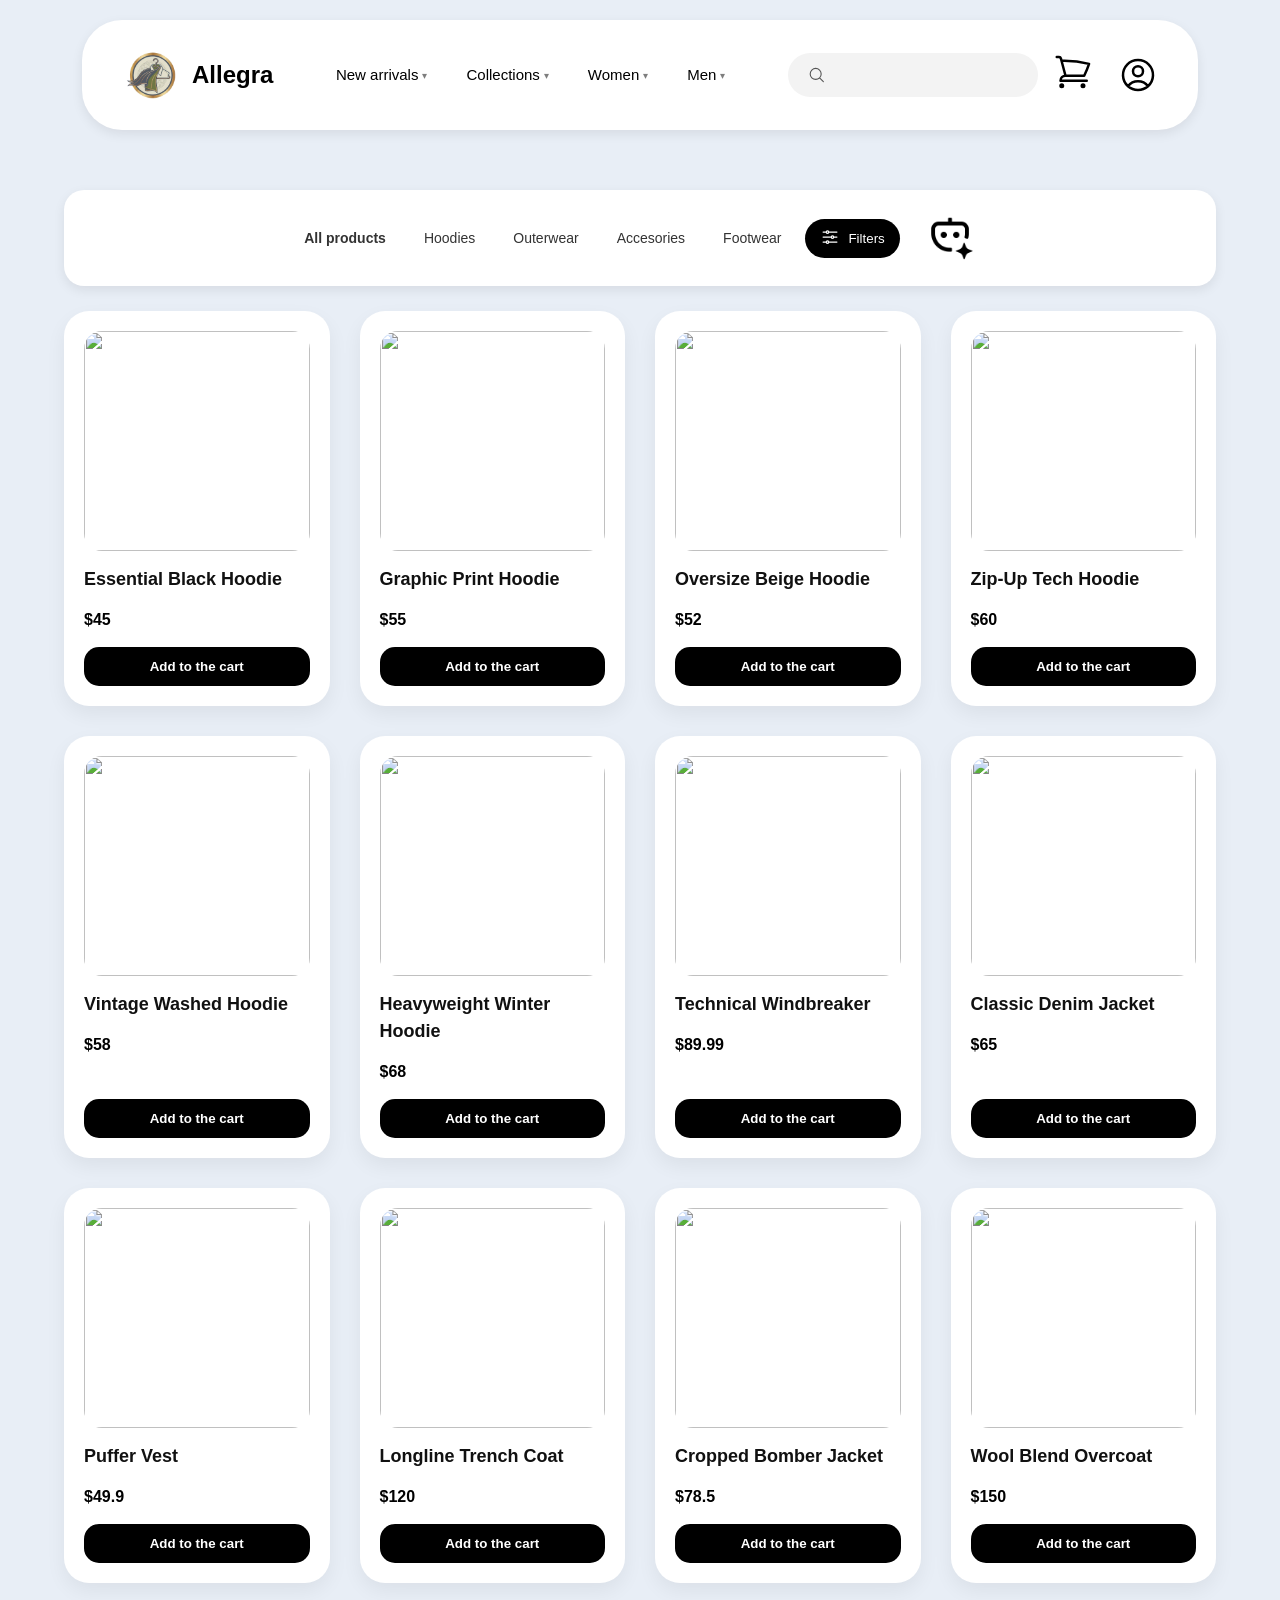
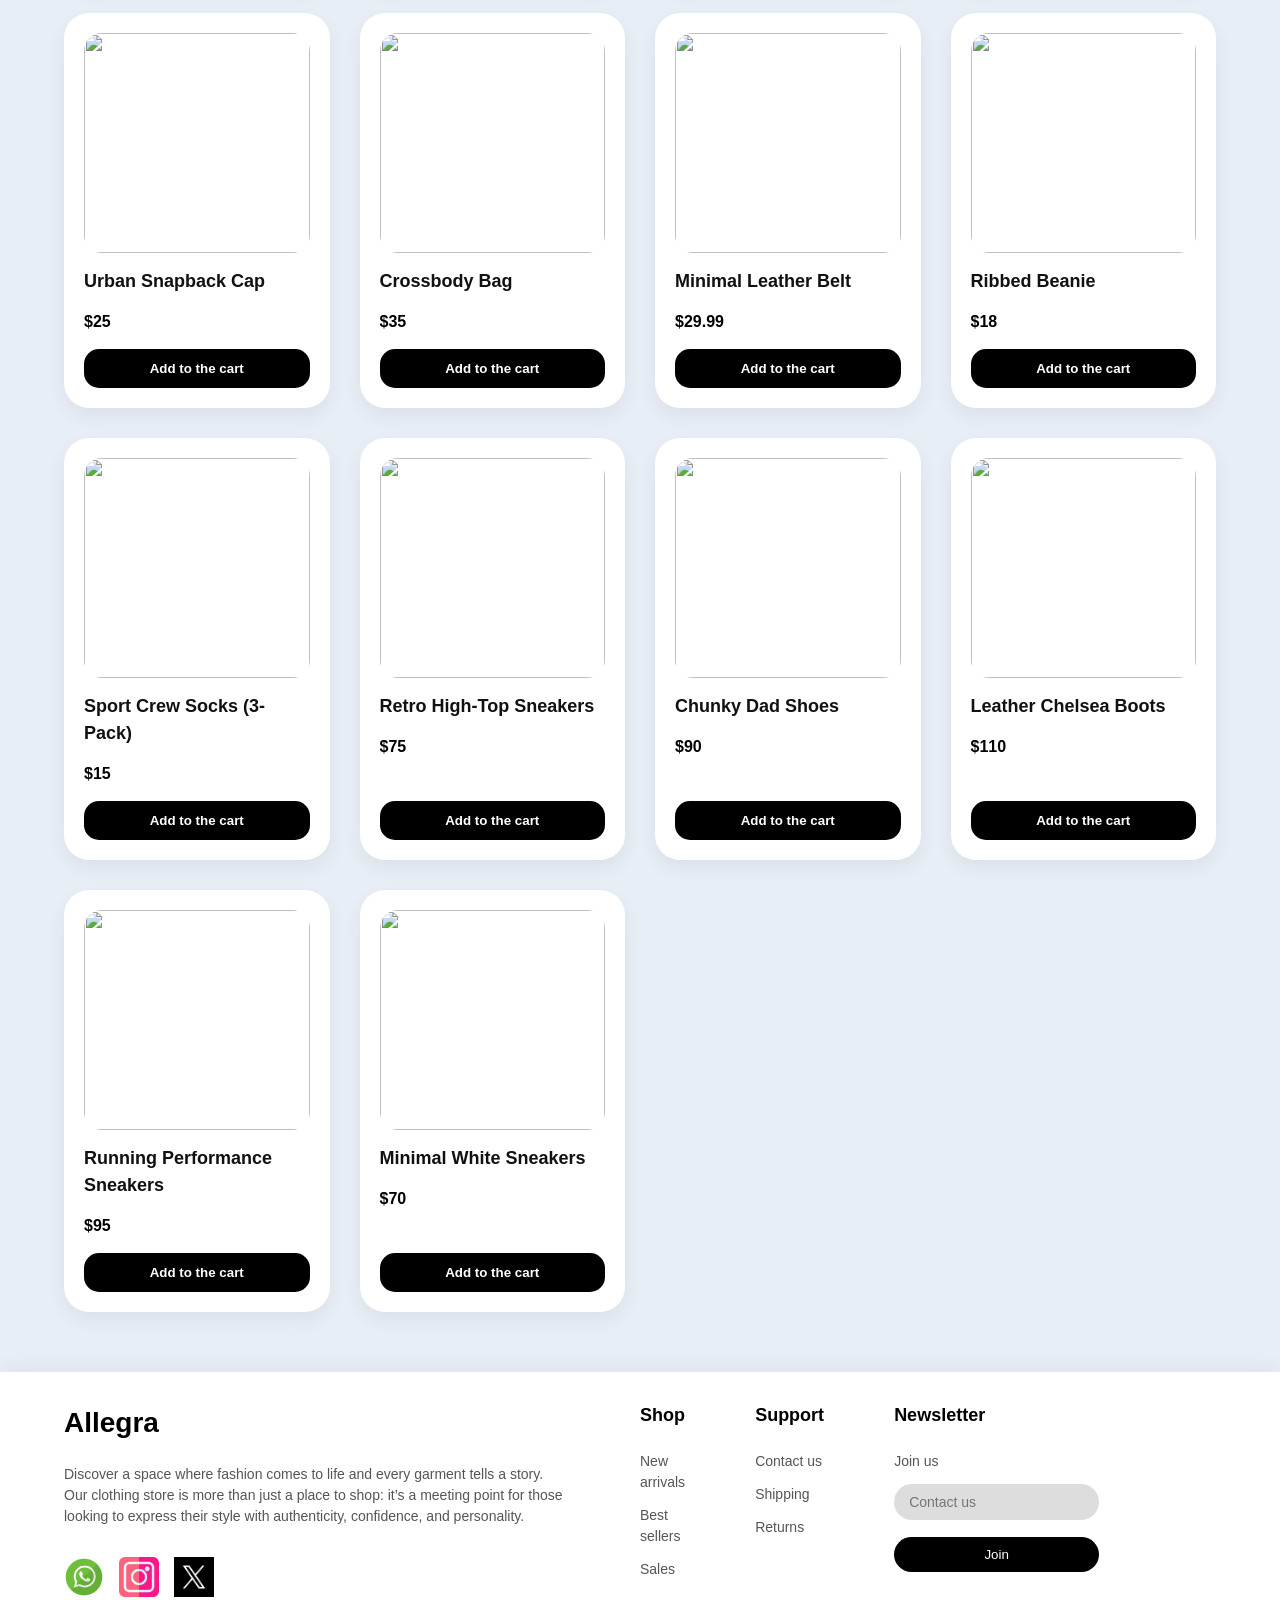
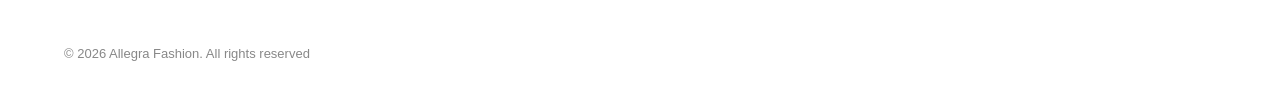
==== commit 01149bff: "Detalles de productos finalizado, añadido logica de filtrado y mas productos al json" ====
--- a/front/index.html
+++ b/front/index.html
@@ -17,10 +17,46 @@
                 <h1>Allegra</h1>
             </a>
             <ul id="listNav">
-                <li><a href="#storeContent">New arrivals</a></li>
-                <li><a href="#storeContent">Collections</a></li>
-                <li><a href="#storeContent">Women</a></li>
-                <li><a href="#storeContent">Men</a></li>
+                <li class="navDropItem">
+                    <a class="navDropTrigger">New arrivals</a>
+                    <div class="navDropMenu">
+                        <p class="navDropTitle">Just dropped</p>
+                        <a href="#storeContent" data-filter-nav="Hoodies">Hoodies</a>
+                        <a href="#storeContent" data-filter-nav="Outerwear">Outerwear</a>
+                        <a href="#storeContent" data-filter-nav="Footwear">Footwear</a>
+                        <a href="#storeContent" data-filter-nav="Accesories">Accesories</a>
+                    </div>
+                </li>
+                <li class="navDropItem">
+                    <a class="navDropTrigger">Collections</a>
+                    <div class="navDropMenu">
+                        <p class="navDropTitle">Our collections</p>
+                        <a href="#storeContent" data-filter-nav="Hoodies">Essential Basics</a>
+                        <a href="#storeContent" data-filter-nav="Outerwear">Urban Outerwear</a>
+                        <a href="#storeContent" data-filter-nav="Footwear">Street Footwear</a>
+                        <a href="#storeContent" data-filter-nav="Accesories">Daily Accesories</a>
+                    </div>
+                </li>
+                <li class="navDropItem">
+                    <a class="navDropTrigger">Women</a>
+                    <div class="navDropMenu">
+                        <p class="navDropTitle">Women's picks</p>
+                        <a href="#storeContent" data-filter-nav="Hoodies">Hoodies</a>
+                        <a href="#storeContent" data-filter-nav="Outerwear">Jackets & Vests</a>
+                        <a href="#storeContent" data-filter-nav="Accesories">Bags & Caps</a>
+                        <a href="#storeContent" data-filter-nav="Footwear">Sneakers & Boots</a>
+                    </div>
+                </li>
+                <li class="navDropItem">
+                    <a class="navDropTrigger">Men</a>
+                    <div class="navDropMenu">
+                        <p class="navDropTitle">Men's picks</p>
+                        <a href="#storeContent" data-filter-nav="Hoodies">Hoodies</a>
+                        <a href="#storeContent" data-filter-nav="Outerwear">Windbreakers & Denim</a>
+                        <a href="#storeContent" data-filter-nav="Footwear">Sneakers & Boots</a>
+                        <a href="#storeContent" data-filter-nav="Accesories">Bags & Caps</a>
+                    </div>
+                </li>
             </ul>
             <div id="searchBar">
                 <span id="bar">
@@ -198,6 +234,68 @@
                     stroke="currentColor" width="24" height="24">
                     <path stroke-linecap="round" stroke-linejoin="round" d="M6 18L18 6M6 6l12 12" />
                 </svg>Close</button>
+        </dialog>
+
+        <dialog id="modalFilters">
+            <button id="modalFiltersClose" class="modalCloseX" aria-label="Close">
+                <svg xmlns="http://www.w3.org/2000/svg" fill="none" viewBox="0 0 24 24" stroke-width="2"
+                    stroke="currentColor" width="20" height="20">
+                    <path stroke-linecap="round" stroke-linejoin="round" d="M6 18L18 6M6 6l12 12" />
+                </svg>
+            </button>
+            <div id="filterModalContent">
+                <h2>
+                    <svg xmlns="http://www.w3.org/2000/svg" fill="none" viewBox="0 0 24 24" stroke-width="1.5"
+                        stroke="currentColor" width="22" height="22">
+                        <path stroke-linecap="round" stroke-linejoin="round"
+                            d="M10.5 6h9.75M10.5 6a1.5 1.5 0 1 1-3 0m3 0a1.5 1.5 0 1 0-3 0M3.75 6H7.5m3 12h9.75m-9.75 0a1.5 1.5 0 0 1-3 0m3 0a1.5 1.5 0 0 0-3 0m-3.75 0H7.5m9-6h3.75m-3.75 0a1.5 1.5 0 0 1-3 0m3 0a1.5 1.5 0 0 0-3 0m-9.75 0h9.75" />
+                    </svg>
+                    Filters
+                </h2>
+
+                <div class="filterSection">
+                    <h3>Category</h3>
+                    <div class="filterChips" id="filterCategories">
+                        <button class="filterChip active" data-cat="All">All</button>
+                        <button class="filterChip" data-cat="Hoodies">Hoodies</button>
+                        <button class="filterChip" data-cat="Outerwear">Outerwear</button>
+                        <button class="filterChip" data-cat="Accesories">Accesories</button>
+                        <button class="filterChip" data-cat="Footwear">Footwear</button>
+                    </div>
+                </div>
+
+                <div class="filterSection">
+                    <h3>Price range</h3>
+                    <div class="filterPriceRow">
+                        <span>$0</span>
+                        <input type="range" id="filterPrice" min="0" max="120" value="120" step="5">
+                        <span id="filterPriceLabel">$120</span>
+                    </div>
+                </div>
+
+                <div class="filterSection">
+                    <h3>Availability</h3>
+                    <div class="filterChips">
+                        <button class="filterChip active" data-stock="all">All</button>
+                        <button class="filterChip" data-stock="instock">In stock only</button>
+                    </div>
+                </div>
+
+                <div class="filterSection">
+                    <h3>Sort by</h3>
+                    <div class="filterChips">
+                        <button class="filterChip active" data-sort="default">Default</button>
+                        <button class="filterChip" data-sort="price-asc">Price: Low → High</button>
+                        <button class="filterChip" data-sort="price-desc">Price: High → Low</button>
+                        <button class="filterChip" data-sort="name">Name A–Z</button>
+                    </div>
+                </div>
+
+                <div class="filterActions">
+                    <button id="btnClearFilters" class="btnOutline">Clear filters</button>
+                    <button id="btnApplyFilters">Apply filters</button>
+                </div>
+            </div>
         </dialog>
     </header>
 
--- a/front/styles.css
+++ b/front/styles.css
@@ -650,33 +650,382 @@
     background: #fff;
     border-radius: 20px;
     box-shadow: 0 4px 12px rgba(0, 0, 0, 0.08);
+    position: relative;
+    z-index: 100;
 }
 
 #listFilters {
     display: flex;
     justify-content: center;
     align-items: center;
-    gap: 25px;
+    gap: 10px;
     list-style: none;
-    padding: 15px 20px;
+    padding: 12px 20px;
+    flex-wrap: wrap;
 }
 
 #listFilters li {
-    padding: 5px 0;
+    padding: 3px 0;
+    position: relative;
 }
 
 #listFilters a {
     text-decoration: none;
-    color: #000;
-    padding: 10px 18px;
+    color: #333;
+    padding: 8px 14px;
     border-radius: 20px;
-    transition: all 0.3s ease;
-}
-
-#listFilters a:hover {
+    transition: all 0.25s ease;
+    font-size: 14px;
+    font-weight: 500;
+    display: flex;
+    align-items: center;
+    gap: 5px;
+}
+
+#listFilters a:hover,
+#listFilters li.activeCategory>a {
     background: #000;
     color: #fff;
-    transform: translateY(-2px);
+}
+
+#allProducts a {
+    font-weight: 600;
+}
+
+/* ========== DROPDOWN ========== */
+
+.dropdownItem {
+    position: relative;
+}
+
+.dropdownTrigger {
+    cursor: pointer;
+    user-select: none;
+}
+
+.dropdownTrigger svg {
+    transition: transform 0.25s ease;
+    flex-shrink: 0;
+}
+
+.dropdownItem:hover .dropdownTrigger svg,
+.dropdownItem.open .dropdownTrigger svg {
+    transform: rotate(180deg);
+}
+
+.dropdownMenu {
+    position: absolute;
+    top: calc(100% + 10px);
+    left: 50%;
+    transform: translateX(-50%) translateY(8px);
+    background: #fff;
+    border-radius: 16px;
+    box-shadow: 0 12px 40px rgba(0, 0, 0, 0.14);
+    width: 220px;
+    padding: 10px;
+    opacity: 0;
+    pointer-events: none;
+    transition: opacity 0.2s ease, transform 0.2s ease;
+    z-index: 200;
+    border: 1px solid #f0f0f0;
+}
+
+.dropdownItem:hover .dropdownMenu,
+.dropdownItem.open .dropdownMenu {
+    opacity: 1;
+    pointer-events: all;
+    transform: translateX(-50%) translateY(0);
+}
+
+.dropdownHeader {
+    display: flex;
+    align-items: center;
+    gap: 8px;
+    padding: 8px 10px 6px;
+    font-weight: 700;
+    font-size: 14px;
+    color: #111;
+    border-bottom: 1px solid #f0f0f0;
+    margin-bottom: 6px;
+}
+
+.dropdownMenu ul {
+    list-style: none;
+    padding: 0;
+    margin: 0;
+}
+
+.dropdownMenu ul li {
+    padding: 8px 12px;
+    border-radius: 10px;
+    font-size: 13px;
+    color: #444;
+    cursor: pointer;
+    transition: background 0.15s ease, color 0.15s ease;
+}
+
+.dropdownMenu ul li:hover {
+    background: #f5f5f5;
+    color: #000;
+}
+
+.dropdownFooter {
+    border-top: 1px solid #f0f0f0;
+    margin-top: 6px;
+    padding: 8px 12px 4px;
+}
+
+.dropdownFooter span {
+    font-size: 12px;
+    font-weight: 600;
+    color: #555;
+    cursor: pointer;
+    transition: color 0.15s ease;
+}
+
+.dropdownFooter span:hover {
+    color: #000;
+}
+
+/* ========== ACTIVE FILTER INDICATOR ========== */
+
+#listFilters li.activeCategory>a {
+    background: #000;
+    color: #fff;
+}
+
+/* ========== FILTER MODAL ========== */
+
+#modalFilters {
+    border: none;
+    border-radius: 24px;
+    padding: 30px;
+    width: 520px;
+    max-width: 95vw;
+    margin: auto;
+    background: #fff;
+    box-shadow: 0 20px 50px rgba(0, 0, 0, 0.18);
+    animation: fadeIn 0.3s ease;
+    font-family: Arial, Helvetica, sans-serif;
+    position: relative;
+}
+
+#modalFilters::backdrop {
+    background: rgba(0, 0, 0, 0.5);
+    backdrop-filter: blur(4px);
+}
+
+#filterModalHeader {
+    display: flex;
+    align-items: center;
+    gap: 10px;
+    margin-bottom: 24px;
+    padding-bottom: 16px;
+    border-bottom: 1px solid #eee;
+}
+
+#filterModalHeader h2 {
+    font-size: 20px;
+    font-weight: 700;
+    color: #111;
+}
+
+#filterSections {
+    display: flex;
+    flex-direction: column;
+    gap: 24px;
+    max-height: 55vh;
+    overflow-y: auto;
+    padding-right: 4px;
+}
+
+.filterSection h3 {
+    font-size: 13px;
+    font-weight: 700;
+    color: #888;
+    text-transform: uppercase;
+    letter-spacing: 0.06em;
+    margin-bottom: 10px;
+}
+
+.filterChips {
+    display: flex;
+    flex-wrap: wrap;
+    gap: 8px;
+}
+
+.filterChip {
+    padding: 7px 16px;
+    border-radius: 20px;
+    border: 1.5px solid #e0e0e0;
+    background: #fff;
+    color: #444;
+    font-size: 13px;
+    font-weight: 500;
+    cursor: pointer;
+    transition: all 0.2s ease;
+}
+
+.filterChip:hover {
+    border-color: #000;
+    color: #000;
+    transform: translateY(-1px);
+}
+
+.filterChip.active {
+    background: #000;
+    color: #fff;
+    border-color: #000;
+}
+
+/* Price Range */
+.priceRangeWrapper {
+    display: flex;
+    flex-direction: column;
+    gap: 12px;
+}
+
+.priceInputs {
+    display: flex;
+    align-items: center;
+    gap: 10px;
+}
+
+.priceInput {
+    display: flex;
+    flex-direction: column;
+    gap: 4px;
+}
+
+.priceInput label {
+    font-size: 11px;
+    color: #888;
+    font-weight: 600;
+    text-transform: uppercase;
+}
+
+.priceInput span {
+    display: flex;
+    align-items: center;
+    background: #f5f5f5;
+    border-radius: 10px;
+    padding: 8px 12px;
+    font-size: 14px;
+    font-weight: 600;
+    color: #111;
+    border: 1.5px solid #e8e8e8;
+    transition: border-color 0.2s;
+}
+
+.priceInput span:focus-within {
+    border-color: #000;
+}
+
+.priceInput input {
+    border: none;
+    background: transparent;
+    outline: none;
+    font-size: 14px;
+    font-weight: 600;
+    width: 60px;
+    color: #111;
+}
+
+.priceDivider {
+    color: #ccc;
+    font-size: 18px;
+    margin-top: 18px;
+}
+
+/* Filter modal actions */
+#filterModalActions {
+    display: flex;
+    gap: 12px;
+    margin-top: 24px;
+    padding-top: 16px;
+    border-top: 1px solid #eee;
+}
+
+.clearFiltersBtn {
+    flex: 1;
+    padding: 13px;
+    border-radius: 12px;
+    background: transparent;
+    border: 1.5px solid #e0e0e0;
+    color: #555;
+    font-size: 14px;
+    font-weight: 600;
+    cursor: pointer;
+    transition: all 0.2s ease;
+}
+
+.clearFiltersBtn:hover {
+    border-color: #000;
+    color: #000;
+    transform: none;
+}
+
+.applyFiltersBtn {
+    flex: 2;
+    padding: 13px 20px;
+    border-radius: 12px;
+    background: #000;
+    border: none;
+    color: #fff;
+    font-size: 14px;
+    font-weight: 600;
+    cursor: pointer;
+    transition: all 0.2s ease;
+    display: flex;
+    align-items: center;
+    justify-content: center;
+    gap: 8px;
+}
+
+.applyFiltersBtn:hover {
+    background: #222;
+    transform: translateY(-1px);
+}
+
+.filterCountBadge {
+    background: #fff;
+    color: #000;
+    border-radius: 50%;
+    width: 20px;
+    height: 20px;
+    font-size: 11px;
+    font-weight: 800;
+    display: flex;
+    align-items: center;
+    justify-content: center;
+}
+
+.filterCountBadge.hidden {
+    display: none;
+}
+
+/* Active filters indicator on the Filters button */
+#btnFilters.hasFilters {
+    background: #1a1a1a;
+    box-shadow: 0 0 0 2px #000, 0 0 0 4px rgba(0, 0, 0, 0.15);
+}
+
+/* No results message */
+#noResultsMsg {
+    grid-column: 1 / -1;
+    text-align: center;
+    padding: 60px 20px;
+    color: #888;
+}
+
+#noResultsMsg h3 {
+    font-size: 20px;
+    margin-bottom: 8px;
+    color: #333;
+}
+
+#noResultsMsg p {
+    font-size: 14px;
 }
 
 /* Botones */
@@ -1735,4 +2084,256 @@
         font-size: 14px;
         padding: 8px 15px;
     }
+}
+
+/* ========== NAV DROPDOWNS ========== */
+.navDropItem {
+    position: relative;
+}
+
+.navDropTrigger {
+    display: flex;
+    align-items: center;
+    gap: 4px;
+}
+
+.navDropTrigger::after {
+    content: "▾";
+    font-size: 10px;
+    opacity: 0.5;
+    transition: transform 0.2s ease;
+}
+
+.navDropItem:hover .navDropTrigger::after {
+    transform: rotate(180deg);
+}
+
+.navDropMenu {
+    position: absolute;
+    top: calc(100% + 14px);
+    left: 50%;
+    transform: translateX(-50%) translateY(-6px);
+    background: #fff;
+    border-radius: 16px;
+    box-shadow: 0 8px 30px rgba(0, 0, 0, 0.12);
+    padding: 14px;
+    min-width: 200px;
+    z-index: 999;
+    opacity: 0;
+    pointer-events: none;
+    transition: opacity 0.2s ease, transform 0.2s ease;
+    display: flex;
+    flex-direction: column;
+    gap: 2px;
+}
+
+.navDropMenu::before {
+    content: "";
+    position: absolute;
+    top: -8px;
+    left: 50%;
+    transform: translateX(-50%);
+    border: 8px solid transparent;
+    border-bottom-color: #fff;
+    border-top: none;
+}
+
+.navDropItem:hover .navDropMenu {
+    opacity: 1;
+    pointer-events: auto;
+    transform: translateX(-50%) translateY(0);
+}
+
+.navDropTitle {
+    font-size: 10px;
+    font-weight: 700;
+    letter-spacing: 1px;
+    text-transform: uppercase;
+    color: #aaa;
+    padding: 4px 10px 8px;
+    margin: 0;
+    border-bottom: 1px solid #f0f0f0;
+}
+
+.navDropMenu a {
+    display: block;
+    text-decoration: none;
+    color: #111;
+    padding: 8px 10px;
+    border-radius: 10px;
+    font-size: 14px;
+    transition: background 0.15s ease;
+}
+
+.navDropMenu a:hover {
+    background: #f5f5f5;
+    transform: none;
+}
+
+/* ========== ACTIVE FILTER BAR ITEM ========== */
+#listFilters li.activeFilterItem a,
+#listFilters li.activeFilterItem a:hover {
+    background: #000;
+    color: #fff;
+    transform: none;
+}
+
+/* ========== FILTER MODAL ========== */
+#modalFilters {
+    border: none;
+    border-radius: 24px;
+    padding: 0;
+    width: 90%;
+    max-width: 520px;
+    box-shadow: 0 20px 60px rgba(0, 0, 0, 0.15);
+    margin: auto;
+    overflow: hidden;
+    animation: filterModalIn 0.22s ease;
+}
+
+@keyframes filterModalIn {
+    from {
+        opacity: 0;
+        scale: 0.96;
+    }
+
+    to {
+        opacity: 1;
+        scale: 1;
+    }
+}
+
+#modalFilters::backdrop {
+    background: rgba(0, 0, 0, 0.35);
+    backdrop-filter: blur(4px);
+    animation: backdropIn 0.22s ease;
+}
+
+@keyframes backdropIn {
+    from {
+        opacity: 0;
+    }
+
+    to {
+        opacity: 1;
+    }
+}
+
+#filterModalContent {
+    padding: 30px 28px 24px;
+    display: flex;
+    flex-direction: column;
+    gap: 24px;
+}
+
+#filterModalContent h2 {
+    display: flex;
+    align-items: center;
+    gap: 10px;
+    font-size: 20px;
+    font-weight: 700;
+    margin: 0;
+}
+
+.filterSection h3 {
+    font-size: 13px;
+    font-weight: 700;
+    letter-spacing: 0.8px;
+    text-transform: uppercase;
+    color: #888;
+    margin: 0 0 10px;
+}
+
+.filterSection {
+    display: flex;
+    flex-direction: column;
+}
+
+.filterChips {
+    display: flex;
+    flex-wrap: wrap;
+    gap: 8px;
+}
+
+.filterChip {
+    background: #f3f3f3;
+    color: #333;
+    border: 2px solid transparent;
+    border-radius: 50px;
+    padding: 7px 16px;
+    font-size: 13px;
+    font-weight: 500;
+    cursor: pointer;
+    transition: all 0.2s ease;
+}
+
+.filterChip:hover {
+    transform: none;
+    background: #e8e8e8;
+}
+
+.filterChip.active {
+    background: #000;
+    color: #fff;
+    border-color: #000;
+}
+
+.filterPriceRow {
+    display: flex;
+    align-items: center;
+    gap: 12px;
+    font-size: 13px;
+    color: #555;
+}
+
+.filterPriceRow input[type="range"] {
+    flex: 1;
+    -webkit-appearance: none;
+    height: 4px;
+    border-radius: 4px;
+    background: #e0e0e0;
+    outline: none;
+    padding: 0;
+    border: none;
+}
+
+.filterPriceRow input[type="range"]::-webkit-slider-thumb {
+    -webkit-appearance: none;
+    width: 18px;
+    height: 18px;
+    border-radius: 50%;
+    background: #000;
+    cursor: pointer;
+}
+
+#filterPriceLabel {
+    font-weight: 700;
+    min-width: 36px;
+    text-align: right;
+}
+
+.filterActions {
+    display: flex;
+    gap: 12px;
+    justify-content: flex-end;
+    padding-top: 4px;
+    border-top: 1px solid #f0f0f0;
+}
+
+.btnOutline {
+    background: transparent;
+    color: #333;
+    border: 2px solid #ddd;
+}
+
+.btnOutline:hover {
+    background: #f5f5f5;
+    transform: none;
+}
+
+#modalFilters .modalCloseX {
+    position: absolute;
+    top: 16px;
+    right: 16px;
+    z-index: 10;
 }
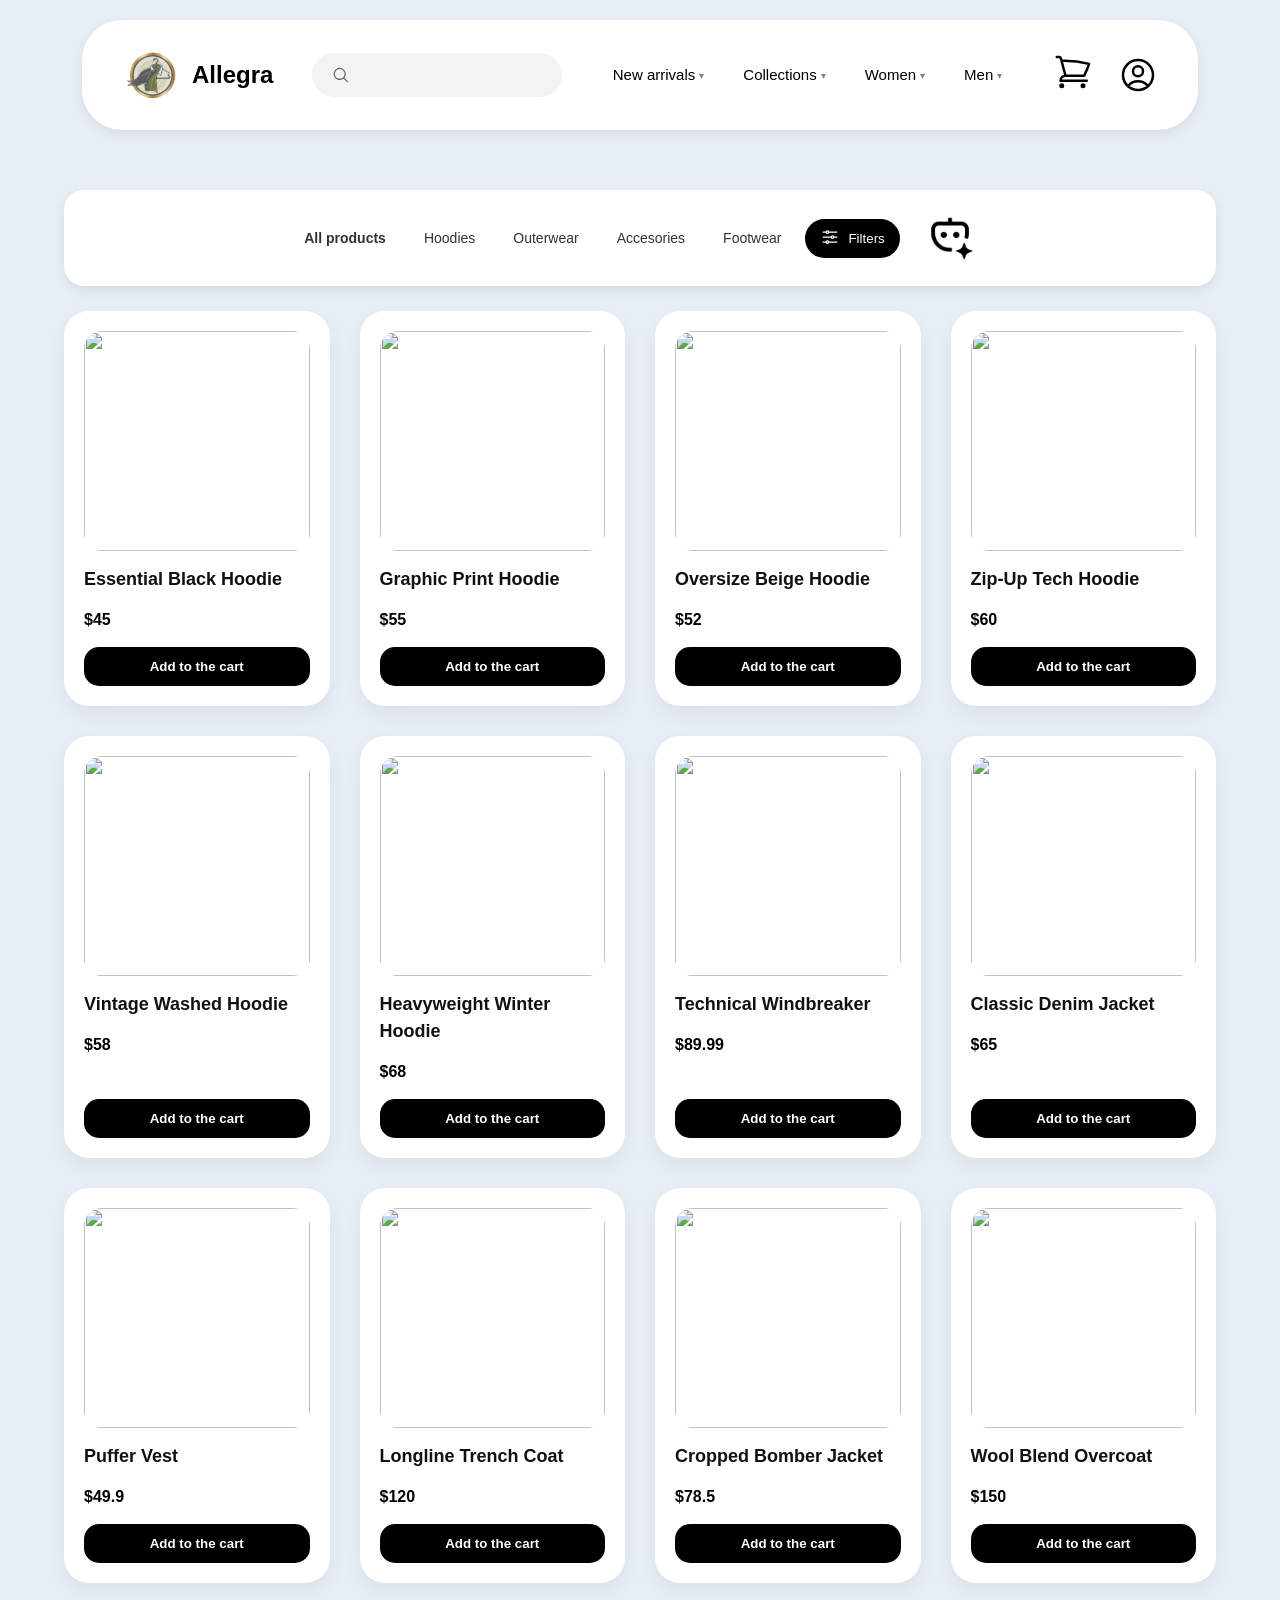
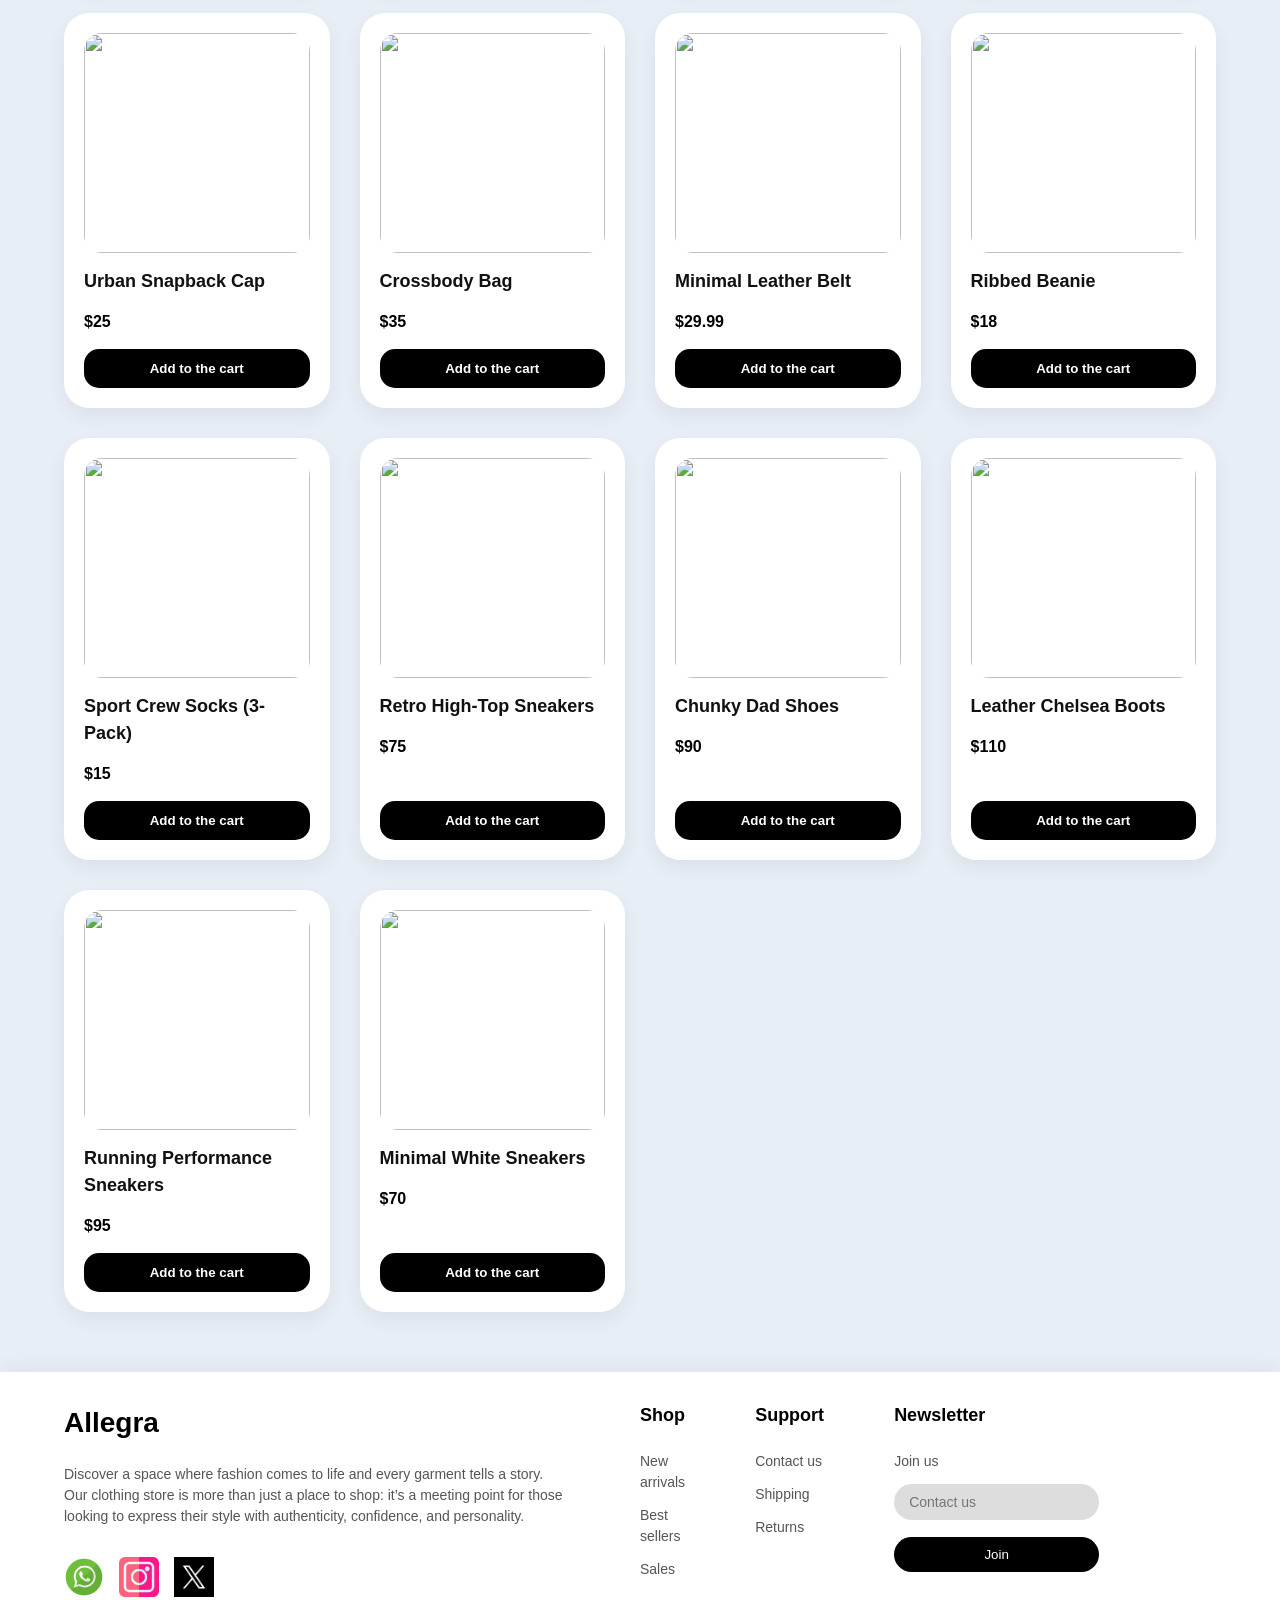
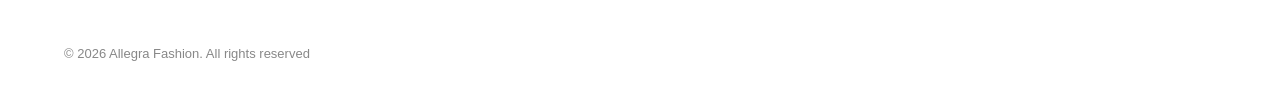
==== commit 66920862: "Cambio de modelo de ia y arreglo en estilos de botones y comprobaciones de botones de añadir carrito" ====
--- a/front/index.html
+++ b/front/index.html
@@ -16,6 +16,14 @@
                 <img src="./assets/logo.png" id="logo" alt="Logo de Allegra">
                 <h1>Allegra</h1>
             </a>
+            <span id="bar">
+                <svg xmlns="http://www.w3.org/2000/svg" fill="none" viewBox="0 0 24 24" stroke-width="1.5"
+                    stroke="currentColor" class="size-6">
+                    <path stroke-linecap="round" stroke-linejoin="round"
+                        d="m21 21-5.197-5.197m0 0A7.5 7.5 0 1 0 5.196 5.196a7.5 7.5 0 0 0 10.607 10.607Z" />
+                </svg>
+                <input type="text" name="busqueda" id="busqueda">
+            </span>
             <ul id="listNav">
                 <li class="navDropItem">
                     <a class="navDropTrigger">New arrivals</a>
@@ -59,14 +67,14 @@
                 </li>
             </ul>
             <div id="searchBar">
-                <span id="bar">
-                    <svg xmlns="http://www.w3.org/2000/svg" fill="none" viewBox="0 0 24 24" stroke-width="1.5"
-                        stroke="currentColor" class="size-6">
-                        <path stroke-linecap="round" stroke-linejoin="round"
-                            d="m21 21-5.197-5.197m0 0A7.5 7.5 0 1 0 5.196 5.196a7.5 7.5 0 0 0 10.607 10.607Z" />
-                    </svg>
-                    <input type="text" name="busqueda" id="busqueda">
-                </span>
+                <button id="hamburgerMenu" class="hamburger">
+                    <svg xmlns="http://www.w3.org/2000/svg" fill="none" viewBox="0 0 24 24" stroke-width="1.5"
+                        stroke="currentColor">
+                        <path stroke-linecap="round" stroke-linejoin="round"
+                            d="M3.75 6.75h16.5M3.75 12h16.5m-16.5 5.25h16.5" />
+                    </svg>
+                </button>
+
                 <a id="cartBtn">
                     <svg xmlns="http://www.w3.org/2000/svg" fill="none" viewBox="0 0 24 24" stroke-width="1.5"
                         stroke="currentColor" class="size-6">
--- a/front/styles.css
+++ b/front/styles.css
@@ -492,6 +492,282 @@
 
 .hidden {
     display: none;
+}
+
+
+/*===========Product Detail===========*/
+#singleProductView {
+    grid-column: 1 / -1;
+    display: flex;
+    flex-direction: column;
+    gap: 20px;
+}
+
+/* ========== NAV DROPDOWNS ========== */
+.navDropItem {
+    position: relative;
+}
+
+.navDropTrigger {
+    display: flex;
+    align-items: center;
+    gap: 4px;
+}
+
+.navDropTrigger::after {
+    content: "▾";
+    font-size: 10px;
+    opacity: 0.5;
+    transition: transform 0.2s ease;
+}
+
+.navDropItem:hover .navDropTrigger::after {
+    transform: rotate(180deg);
+}
+
+.navDropMenu {
+    position: absolute;
+    top: calc(100% + 14px);
+    left: 50%;
+    transform: translateX(-50%) translateY(-6px);
+    background: #fff;
+    border-radius: 16px;
+    box-shadow: 0 8px 30px rgba(0, 0, 0, 0.12);
+    padding: 14px;
+    min-width: 200px;
+    z-index: 999;
+    opacity: 0;
+    pointer-events: none;
+    transition: opacity 0.2s ease, transform 0.2s ease;
+    display: flex;
+    flex-direction: column;
+    gap: 2px;
+}
+
+.navDropMenu::before {
+    content: "";
+    position: absolute;
+    top: -8px;
+    left: 50%;
+    transform: translateX(-50%);
+    border: 8px solid transparent;
+    border-bottom-color: #fff;
+    border-top: none;
+}
+
+.navDropItem:hover .navDropMenu {
+    opacity: 1;
+    pointer-events: auto;
+    transform: translateX(-50%) translateY(0);
+}
+
+.navDropTitle {
+    font-size: 10px;
+    font-weight: 700;
+    letter-spacing: 1px;
+    text-transform: uppercase;
+    color: #aaa;
+    padding: 4px 10px 8px;
+    margin: 0;
+    border-bottom: 1px solid #f0f0f0;
+}
+
+.navDropMenu a {
+    display: block;
+    text-decoration: none;
+    color: #111;
+    padding: 8px 10px;
+    border-radius: 10px;
+    font-size: 14px;
+    transition: background 0.15s ease;
+}
+
+.navDropMenu a:hover {
+    background: #f5f5f5;
+    transform: none;
+}
+
+/* ========== ACTIVE FILTER BAR ITEM ========== */
+#listFilters li.activeFilterItem a,
+#listFilters li.activeFilterItem a:hover {
+    background: #000;
+    color: #fff;
+    transform: none;
+}
+
+/* ========== FILTER MODAL ========== */
+#modalFilters {
+    border: none;
+    border-radius: 24px;
+    padding: 0;
+    width: 90%;
+    max-width: 520px;
+    box-shadow: 0 20px 60px rgba(0, 0, 0, 0.15);
+    margin: auto;
+    overflow: hidden;
+    animation: filterModalIn 0.22s ease;
+}
+
+@keyframes filterModalIn {
+    from {
+        opacity: 0;
+        scale: 0.96;
+    }
+
+    to {
+        opacity: 1;
+        scale: 1;
+    }
+}
+
+#modalFilters::backdrop {
+    background: rgba(0, 0, 0, 0.35);
+    backdrop-filter: blur(4px);
+    animation: backdropIn 0.22s ease;
+}
+
+@keyframes backdropIn {
+    from {
+        opacity: 0;
+    }
+
+    to {
+        opacity: 1;
+    }
+}
+
+#filterModalContent {
+    padding: 30px 28px 24px;
+    display: flex;
+    flex-direction: column;
+    gap: 24px;
+}
+
+#filterModalContent h2 {
+    display: flex;
+    align-items: center;
+    gap: 10px;
+    font-size: 20px;
+    font-weight: 700;
+    margin: 0;
+}
+
+.filterSection h3 {
+    font-size: 13px;
+    font-weight: 700;
+    letter-spacing: 0.8px;
+    text-transform: uppercase;
+    color: #888;
+    margin: 0 0 10px;
+}
+
+.filterSection {
+    display: flex;
+    flex-direction: column;
+}
+
+.filterChips {
+    display: flex;
+    flex-wrap: wrap;
+    gap: 8px;
+}
+
+.filterChip {
+    background: #f3f3f3;
+    color: #333;
+    border: 2px solid transparent;
+    border-radius: 50px;
+    padding: 7px 16px;
+    font-size: 13px;
+    font-weight: 500;
+    cursor: pointer;
+    transition: all 0.2s ease;
+}
+
+.filterChip:hover {
+    transform: none;
+    background: #e8e8e8;
+}
+
+.filterChip.active {
+    background: #000;
+    color: #fff;
+    border-color: #000;
+}
+
+.filterPriceRow {
+    display: flex;
+    align-items: center;
+    gap: 12px;
+    font-size: 13px;
+    color: #555;
+}
+
+.filterPriceRow input[type="range"] {
+    flex: 1;
+    appearance: none;
+    height: 4px;
+    border-radius: 4px;
+    background: #e0e0e0;
+    outline: none;
+    padding: 0;
+    border: none;
+}
+
+.filterPriceRow input[type="range"]::-webkit-slider-thumb {
+    appearance: none;
+    width: 18px;
+    height: 18px;
+    border-radius: 50%;
+    background: #000;
+    cursor: pointer;
+}
+
+#filterPriceLabel {
+    font-weight: 700;
+    min-width: 36px;
+    text-align: right;
+}
+
+.filterActions {
+    display: flex;
+    gap: 12px;
+    justify-content: flex-end;
+    padding-top: 4px;
+    border-top: 1px solid #f0f0f0;
+}
+
+.btnOutline {
+    background: transparent;
+    color: #333;
+    border: 2px solid #ddd;
+}
+
+.btnOutline:hover {
+    background: #f5f5f5;
+    transform: none;
+}
+
+#modalFilters .modalCloseX {
+    position: absolute;
+    top: 16px;
+    right: 16px;
+    z-index: 10;
+}
+
+/* ========== Hamburger ========== */
+.hamburger {
+    display: none;
+    background: none;
+    border: none;
+    cursor: pointer;
+    padding: 5px;
+}
+
+.hamburger svg {
+    width: 30px;
+    height: 30px;
+    color: #000;
 }
 
 /* ========== MODAL CART ========== */
@@ -1882,12 +2158,34 @@
     nav {
         flex-direction: column;
         gap: 15px;
+        padding: 10px 20px;
         border-radius: 25px;
     }
 
+    .hamburger {
+        display: block;
+    }
+
     #listNav {
+        display: none;
+        flex-direction: column;
+        position: absolute;
+        top: 80px;
+        left: 5%;
+        left: 5%;
+        width: 90%;
+        background: white;
+        padding: 20px;
+        border-radius: 20px;
+        box-shadow: 0 10px 25px rgba(0, 0, 0, 0.1);
+        z-index: 1000;
+        gap: 10px;
         flex-wrap: wrap;
         justify-content: center;
+    }
+
+    #listNav.active {
+        display: flex;
     }
 
     #searchBar {
@@ -1896,8 +2194,21 @@
     }
 
     #bar {
-        width: 100%;
-        max-width: 350px;
+        width: 40px;
+        padding: 10px;
+        justify-content: center;
+    }
+
+    #bar input {
+        display: none;
+    }
+
+    #logo {
+        width: 50px;
+    }
+
+    #linLogo h1 {
+        font-size: 18px;
     }
 
     /* PRODUCT CARD */
@@ -1982,6 +2293,7 @@
     }
 
     #bar {
+        display: none;
         padding: 10px 15px;
     }
 
@@ -2005,7 +2317,7 @@
 
     /* FILTERS */
     #listFilters {
-        flex-direction: column;
+        flex-direction: row;
     }
 
     /* CHAT INPUT */
@@ -2084,256 +2396,4 @@
         font-size: 14px;
         padding: 8px 15px;
     }
-}
-
-/* ========== NAV DROPDOWNS ========== */
-.navDropItem {
-    position: relative;
-}
-
-.navDropTrigger {
-    display: flex;
-    align-items: center;
-    gap: 4px;
-}
-
-.navDropTrigger::after {
-    content: "▾";
-    font-size: 10px;
-    opacity: 0.5;
-    transition: transform 0.2s ease;
-}
-
-.navDropItem:hover .navDropTrigger::after {
-    transform: rotate(180deg);
-}
-
-.navDropMenu {
-    position: absolute;
-    top: calc(100% + 14px);
-    left: 50%;
-    transform: translateX(-50%) translateY(-6px);
-    background: #fff;
-    border-radius: 16px;
-    box-shadow: 0 8px 30px rgba(0, 0, 0, 0.12);
-    padding: 14px;
-    min-width: 200px;
-    z-index: 999;
-    opacity: 0;
-    pointer-events: none;
-    transition: opacity 0.2s ease, transform 0.2s ease;
-    display: flex;
-    flex-direction: column;
-    gap: 2px;
-}
-
-.navDropMenu::before {
-    content: "";
-    position: absolute;
-    top: -8px;
-    left: 50%;
-    transform: translateX(-50%);
-    border: 8px solid transparent;
-    border-bottom-color: #fff;
-    border-top: none;
-}
-
-.navDropItem:hover .navDropMenu {
-    opacity: 1;
-    pointer-events: auto;
-    transform: translateX(-50%) translateY(0);
-}
-
-.navDropTitle {
-    font-size: 10px;
-    font-weight: 700;
-    letter-spacing: 1px;
-    text-transform: uppercase;
-    color: #aaa;
-    padding: 4px 10px 8px;
-    margin: 0;
-    border-bottom: 1px solid #f0f0f0;
-}
-
-.navDropMenu a {
-    display: block;
-    text-decoration: none;
-    color: #111;
-    padding: 8px 10px;
-    border-radius: 10px;
-    font-size: 14px;
-    transition: background 0.15s ease;
-}
-
-.navDropMenu a:hover {
-    background: #f5f5f5;
-    transform: none;
-}
-
-/* ========== ACTIVE FILTER BAR ITEM ========== */
-#listFilters li.activeFilterItem a,
-#listFilters li.activeFilterItem a:hover {
-    background: #000;
-    color: #fff;
-    transform: none;
-}
-
-/* ========== FILTER MODAL ========== */
-#modalFilters {
-    border: none;
-    border-radius: 24px;
-    padding: 0;
-    width: 90%;
-    max-width: 520px;
-    box-shadow: 0 20px 60px rgba(0, 0, 0, 0.15);
-    margin: auto;
-    overflow: hidden;
-    animation: filterModalIn 0.22s ease;
-}
-
-@keyframes filterModalIn {
-    from {
-        opacity: 0;
-        scale: 0.96;
-    }
-
-    to {
-        opacity: 1;
-        scale: 1;
-    }
-}
-
-#modalFilters::backdrop {
-    background: rgba(0, 0, 0, 0.35);
-    backdrop-filter: blur(4px);
-    animation: backdropIn 0.22s ease;
-}
-
-@keyframes backdropIn {
-    from {
-        opacity: 0;
-    }
-
-    to {
-        opacity: 1;
-    }
-}
-
-#filterModalContent {
-    padding: 30px 28px 24px;
-    display: flex;
-    flex-direction: column;
-    gap: 24px;
-}
-
-#filterModalContent h2 {
-    display: flex;
-    align-items: center;
-    gap: 10px;
-    font-size: 20px;
-    font-weight: 700;
-    margin: 0;
-}
-
-.filterSection h3 {
-    font-size: 13px;
-    font-weight: 700;
-    letter-spacing: 0.8px;
-    text-transform: uppercase;
-    color: #888;
-    margin: 0 0 10px;
-}
-
-.filterSection {
-    display: flex;
-    flex-direction: column;
-}
-
-.filterChips {
-    display: flex;
-    flex-wrap: wrap;
-    gap: 8px;
-}
-
-.filterChip {
-    background: #f3f3f3;
-    color: #333;
-    border: 2px solid transparent;
-    border-radius: 50px;
-    padding: 7px 16px;
-    font-size: 13px;
-    font-weight: 500;
-    cursor: pointer;
-    transition: all 0.2s ease;
-}
-
-.filterChip:hover {
-    transform: none;
-    background: #e8e8e8;
-}
-
-.filterChip.active {
-    background: #000;
-    color: #fff;
-    border-color: #000;
-}
-
-.filterPriceRow {
-    display: flex;
-    align-items: center;
-    gap: 12px;
-    font-size: 13px;
-    color: #555;
-}
-
-.filterPriceRow input[type="range"] {
-    flex: 1;
-    -webkit-appearance: none;
-    height: 4px;
-    border-radius: 4px;
-    background: #e0e0e0;
-    outline: none;
-    padding: 0;
-    border: none;
-}
-
-.filterPriceRow input[type="range"]::-webkit-slider-thumb {
-    -webkit-appearance: none;
-    width: 18px;
-    height: 18px;
-    border-radius: 50%;
-    background: #000;
-    cursor: pointer;
-}
-
-#filterPriceLabel {
-    font-weight: 700;
-    min-width: 36px;
-    text-align: right;
-}
-
-.filterActions {
-    display: flex;
-    gap: 12px;
-    justify-content: flex-end;
-    padding-top: 4px;
-    border-top: 1px solid #f0f0f0;
-}
-
-.btnOutline {
-    background: transparent;
-    color: #333;
-    border: 2px solid #ddd;
-}
-
-.btnOutline:hover {
-    background: #f5f5f5;
-    transform: none;
-}
-
-#modalFilters .modalCloseX {
-    position: absolute;
-    top: 16px;
-    right: 16px;
-    z-index: 10;
 }
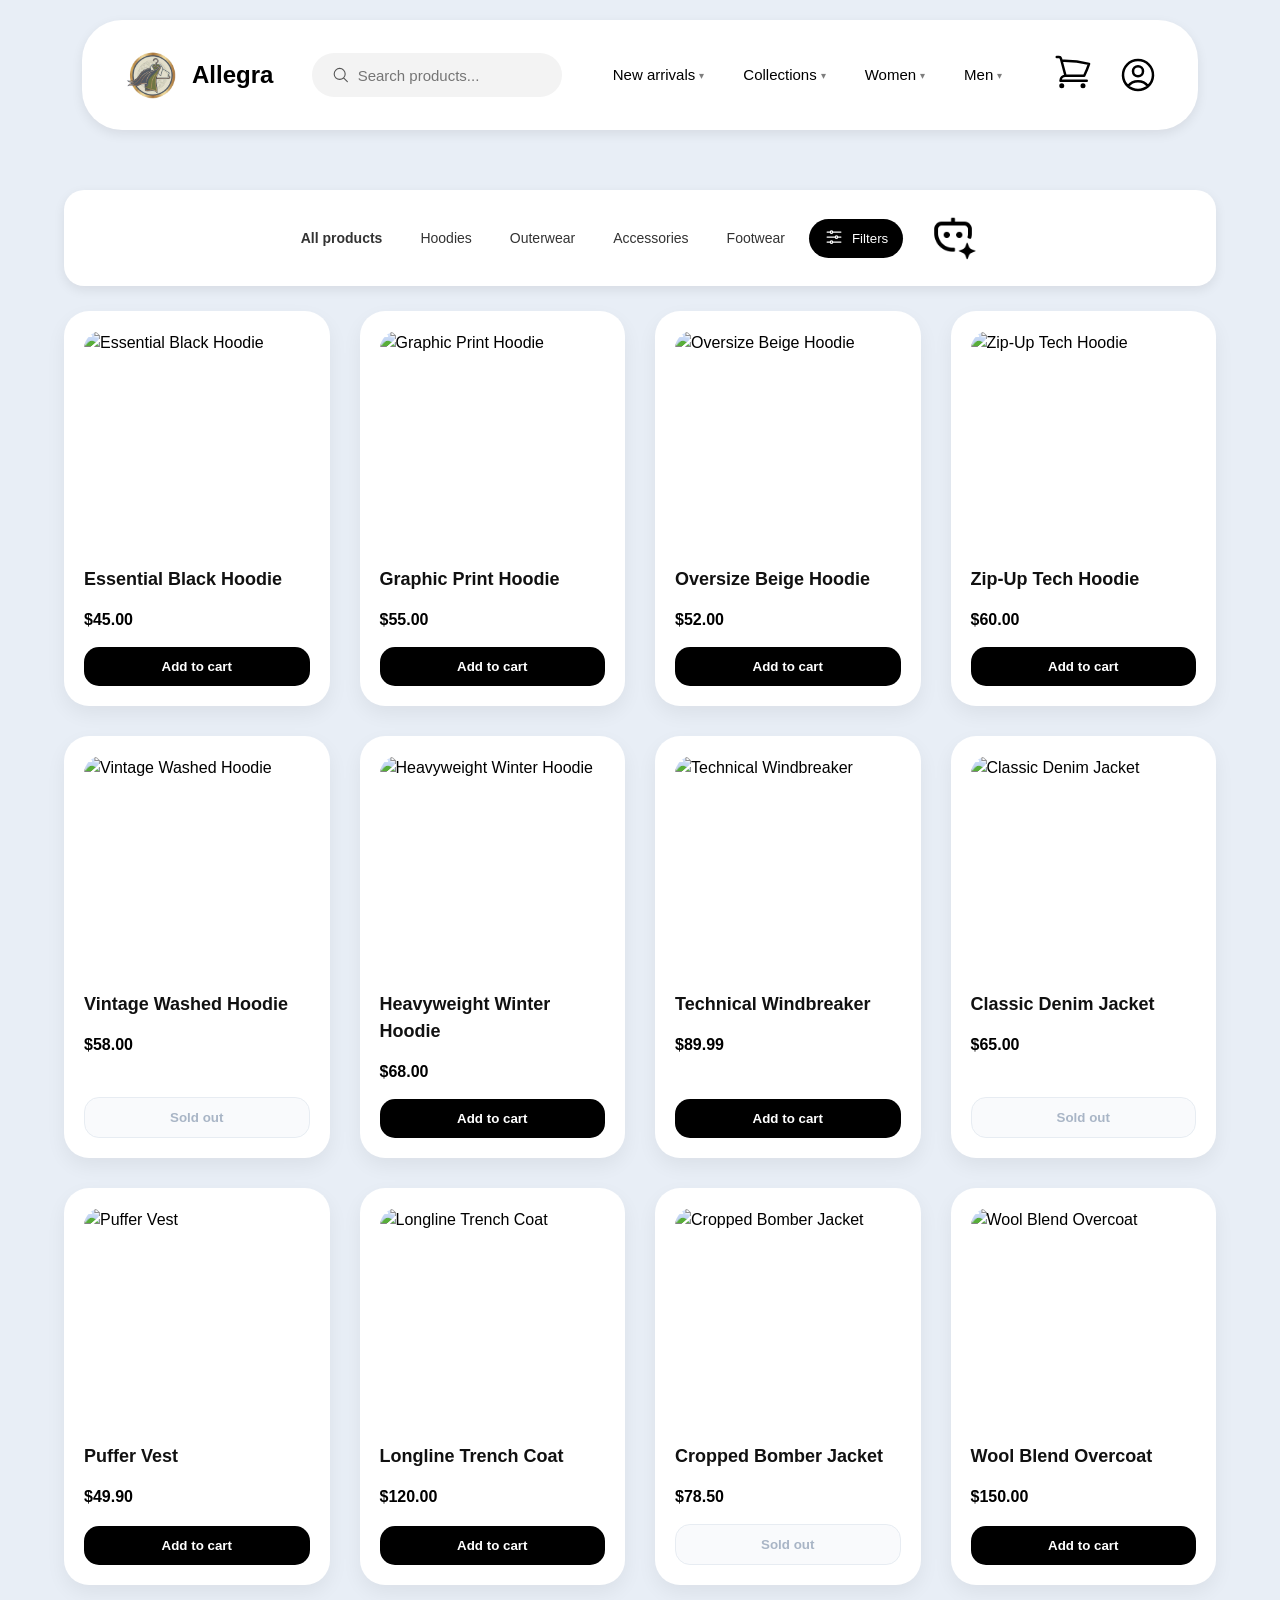
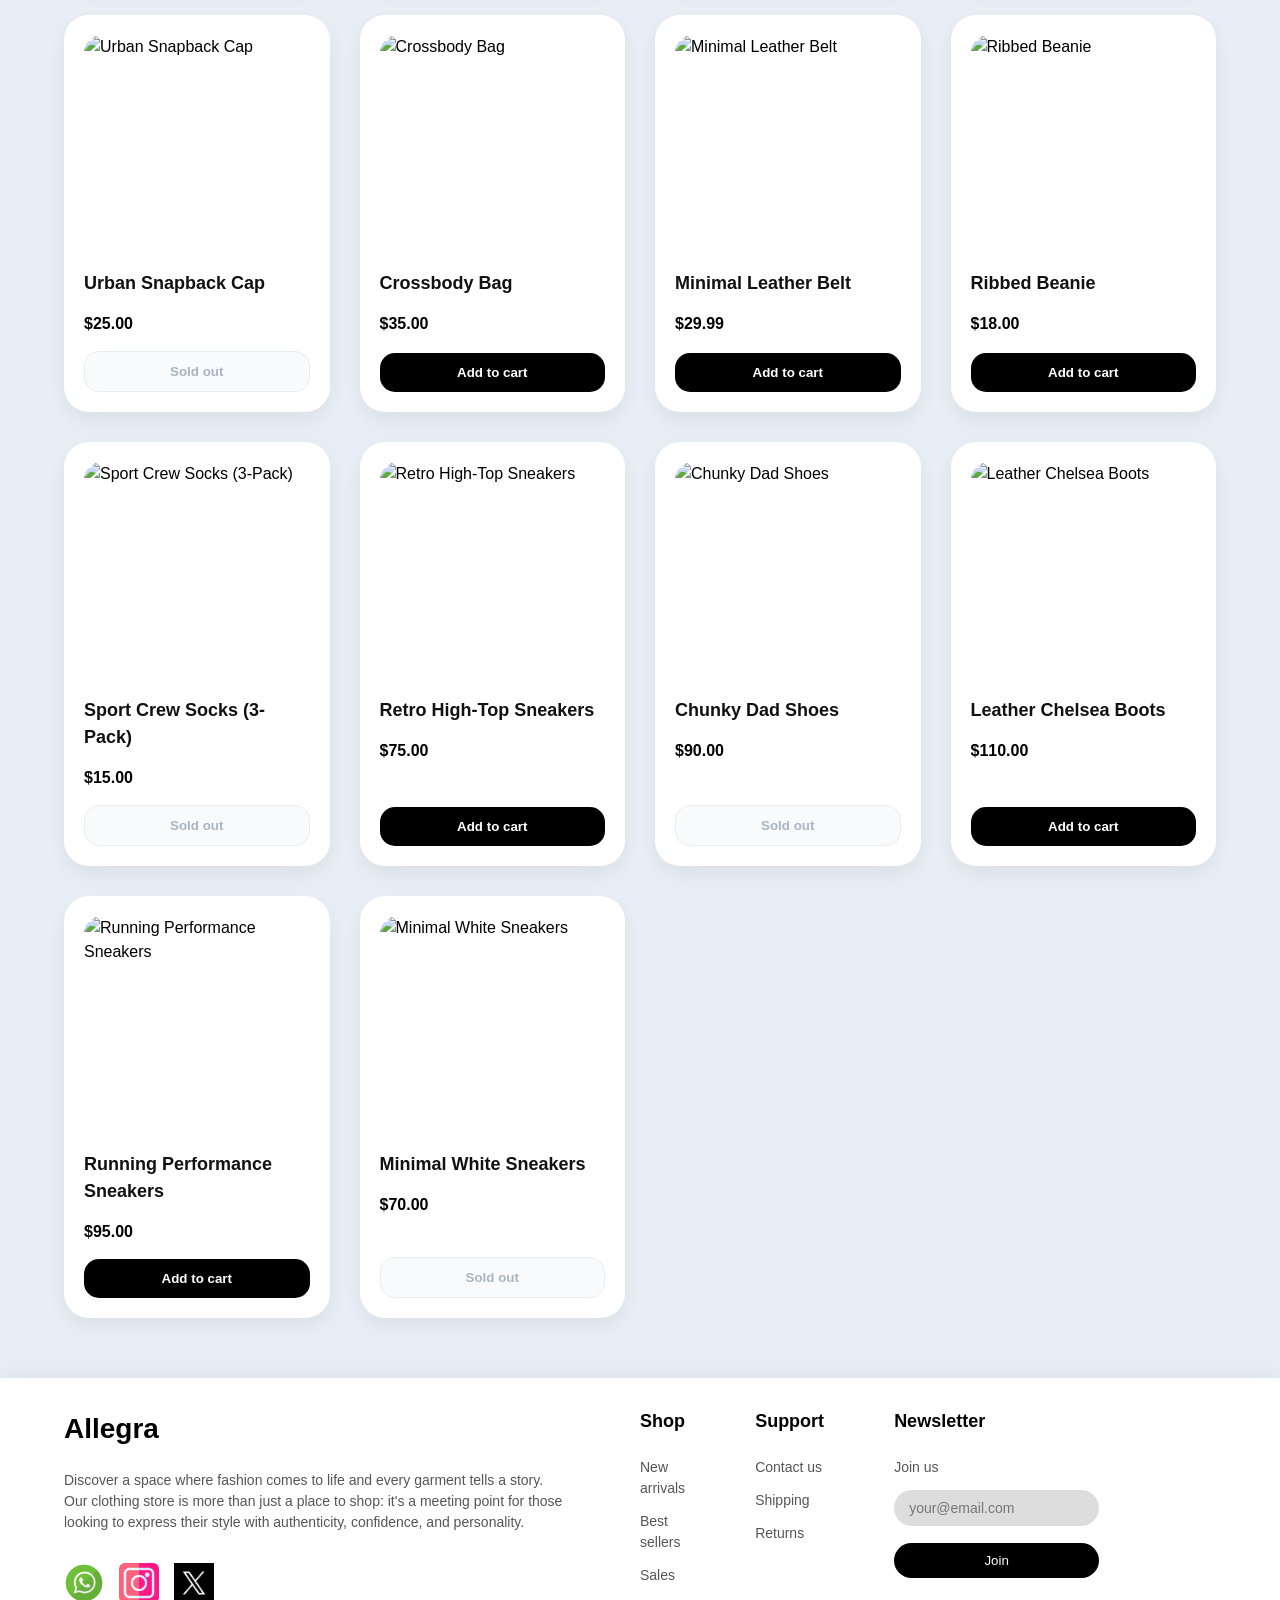
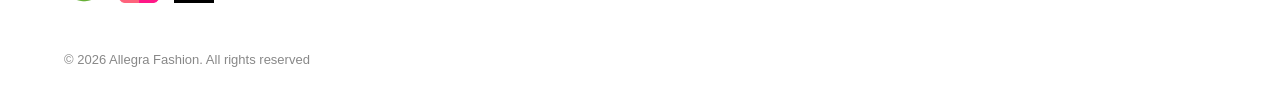
==== commit 3e20f7fd: "Cambios en redundancias de codigo y quitar codigo muerto" ====
--- a/front/index.html
+++ b/front/index.html
@@ -22,7 +22,7 @@
                     <path stroke-linecap="round" stroke-linejoin="round"
                         d="m21 21-5.197-5.197m0 0A7.5 7.5 0 1 0 5.196 5.196a7.5 7.5 0 0 0 10.607 10.607Z" />
                 </svg>
-                <input type="text" name="busqueda" id="busqueda">
+                <input type="text" name="busqueda" id="busqueda" placeholder="Search products...">
             </span>
             <ul id="listNav">
                 <li class="navDropItem">
@@ -32,7 +32,7 @@
                         <a href="#storeContent" data-filter-nav="Hoodies">Hoodies</a>
                         <a href="#storeContent" data-filter-nav="Outerwear">Outerwear</a>
                         <a href="#storeContent" data-filter-nav="Footwear">Footwear</a>
-                        <a href="#storeContent" data-filter-nav="Accesories">Accesories</a>
+                        <a href="#storeContent" data-filter-nav="Accessories">Accessories</a>
                     </div>
                 </li>
                 <li class="navDropItem">
@@ -42,7 +42,7 @@
                         <a href="#storeContent" data-filter-nav="Hoodies">Essential Basics</a>
                         <a href="#storeContent" data-filter-nav="Outerwear">Urban Outerwear</a>
                         <a href="#storeContent" data-filter-nav="Footwear">Street Footwear</a>
-                        <a href="#storeContent" data-filter-nav="Accesories">Daily Accesories</a>
+                        <a href="#storeContent" data-filter-nav="Accessories">Daily Accessories</a>
                     </div>
                 </li>
                 <li class="navDropItem">
@@ -51,7 +51,7 @@
                         <p class="navDropTitle">Women's picks</p>
                         <a href="#storeContent" data-filter-nav="Hoodies">Hoodies</a>
                         <a href="#storeContent" data-filter-nav="Outerwear">Jackets & Vests</a>
-                        <a href="#storeContent" data-filter-nav="Accesories">Bags & Caps</a>
+                        <a href="#storeContent" data-filter-nav="Accessories">Bags & Caps</a>
                         <a href="#storeContent" data-filter-nav="Footwear">Sneakers & Boots</a>
                     </div>
                 </li>
@@ -62,7 +62,7 @@
                         <a href="#storeContent" data-filter-nav="Hoodies">Hoodies</a>
                         <a href="#storeContent" data-filter-nav="Outerwear">Windbreakers & Denim</a>
                         <a href="#storeContent" data-filter-nav="Footwear">Sneakers & Boots</a>
-                        <a href="#storeContent" data-filter-nav="Accesories">Bags & Caps</a>
+                        <a href="#storeContent" data-filter-nav="Accessories">Bags & Caps</a>
                     </div>
                 </li>
             </ul>
@@ -227,21 +227,20 @@
                 <img src="./assets/logo.png" alt="Logo of the store">
                 <h2>Cart</h2>
             </div>
-            <div id="cartContent">
-                <!-- Añadir productos dinamicamente -->
-            </div>
-
+            <div id="cartContent"></div>
             <div class="cartSummary">
                 <p><span>Subtotal:</span> <span id="cartSubtotal">$0.00</span></p>
                 <p><span>IVA (16%):</span> <span id="cartIva">$0.00</span></p>
                 <h3><span>Total:</span> <span id="cartTotal">$0.00</span></h3>
-                <button class="checkoutBtn">Proceed with the payment</button>
+                <button class="checkoutBtn" id="checkoutBtn">Proceed with the payment</button>
             </div>
             <button id="modalCartClose">
                 <svg xmlns="http://www.w3.org/2000/svg" fill="none" viewBox="0 0 24 24" stroke-width="2"
                     stroke="currentColor" width="24" height="24">
                     <path stroke-linecap="round" stroke-linejoin="round" d="M6 18L18 6M6 6l12 12" />
-                </svg>Close</button>
+                </svg>
+                Close
+            </button>
         </dialog>
 
         <dialog id="modalFilters">
@@ -267,7 +266,7 @@
                         <button class="filterChip active" data-cat="All">All</button>
                         <button class="filterChip" data-cat="Hoodies">Hoodies</button>
                         <button class="filterChip" data-cat="Outerwear">Outerwear</button>
-                        <button class="filterChip" data-cat="Accesories">Accesories</button>
+                        <button class="filterChip" data-cat="Accessories">Accessories</button>
                         <button class="filterChip" data-cat="Footwear">Footwear</button>
                     </div>
                 </div>
@@ -276,8 +275,8 @@
                     <h3>Price range</h3>
                     <div class="filterPriceRow">
                         <span>$0</span>
-                        <input type="range" id="filterPrice" min="0" max="120" value="120" step="5">
-                        <span id="filterPriceLabel">$120</span>
+                        <input type="range" id="filterPrice" min="0" max="150" value="150" step="5">
+                        <span id="filterPriceLabel">$150</span>
                     </div>
                 </div>
 
@@ -314,7 +313,7 @@
                     <li id="allProducts"><a href="#">All products</a></li>
                     <li id="hoodieBtn"><a href="#">Hoodies</a></li>
                     <li id="outerBtn"><a href="#">Outerwear</a></li>
-                    <li id="accesoriesBtn"><a href="#">Accesories</a></li>
+                    <li id="accesoriesBtn"><a href="#">Accessories</a></li>
                     <li id="footwearBtn"><a href="#">Footwear</a></li>
                     <li>
                         <button id="btnFilters">
@@ -334,12 +333,9 @@
                         </button>
                     </li>
                 </ul>
-
-            </div>
-
-            <div id="storeContent">
-                <!-- Tarjetas creadas dinamicamente -->
-            </div>
+            </div>
+
+            <div id="storeContent"></div>
         </section>
 
         <aside id="chatBox">
@@ -348,8 +344,7 @@
                 <h3>Allegra AI</h3>
             </div>
 
-            <div id="contentIa">
-            </div>
+            <div id="contentIa"></div>
 
             <div id="searchInp">
                 <button id="deleteChat">
@@ -358,7 +353,6 @@
                         <path stroke-linecap="round" stroke-linejoin="round"
                             d="m14.74 9-.346 9m-4.788 0L9.26 9m9.968-3.21c.342.052.682.107 1.022.166m-1.022-.165L18.16 19.673a2.25 2.25 0 0 1-2.244 2.077H8.084a2.25 2.25 0 0 1-2.244-2.077L4.772 5.79m14.456 0a48.108 48.108 0 0 0-3.478-.397m-12 .562c.34-.059.68-.114 1.022-.165m0 0a48.11 48.11 0 0 1 3.478-.397m7.5 0v-.916c0-1.18-.91-2.164-2.09-2.201a51.964 51.964 0 0 0-3.32 0c-1.18.037-2.09 1.022-2.09 2.201v.916m7.5 0a48.667 48.667 0 0 0-7.5 0" />
                     </svg>
-
                 </button>
                 <input type="text" name="promt" id="promtInp">
                 <button id="sendBtn">
@@ -376,13 +370,12 @@
         <div id="contentFooter">
             <h3>Allegra</h3>
             <p>Discover a space where fashion comes to life and every garment tells a story. Our clothing store is more
-                than just a place to shop: it’s a meeting point for those looking to express their style with
+                than just a place to shop: it's a meeting point for those looking to express their style with
                 authenticity, confidence, and personality.</p>
             <ul id="links">
-                <li><a href="https://web.whatsapp.com"><img src="./assets/whats.png" alt=""></a></li>
-                <li><a href="https://www.instagram.com
-"><img src="./assets/ig.png" alt=""></a></li>
-                <li><a href="https://x.com/"><img src="./assets/x.png" alt=""></a></li>
+                <li><a href="https://web.whatsapp.com"><img src="./assets/whats.png" alt="WhatsApp"></a></li>
+                <li><a href="https://www.instagram.com"><img src="./assets/ig.png" alt="Instagram"></a></li>
+                <li><a href="https://x.com/"><img src="./assets/x.png" alt="X"></a></li>
             </ul>
             <p>© 2026 Allegra Fashion. All rights reserved</p>
         </div>
@@ -403,14 +396,13 @@
                 <div class="shopFooter">
                     <h2>Newsletter</h2>
                     <p>Join us</p>
-                    <input type="email" name="email" id="email" placeholder="Contact us">
-                    <button>Join</button>
+                    <input type="email" name="newsletterEmail" id="newsletterEmail" placeholder="your@email.com">
+                    <button id="newsletterBtn">Join</button>
                 </div>
             </div>
         </div>
     </footer>
     <script src="./script.js"></script>
-    <script src="https://cdn.jsdelivr.net/npm/flowbite@4.0.1/dist/flowbite.min.js"></script>
 </body>
 
 </html>
--- a/front/styles.css
+++ b/front/styles.css
@@ -10,7 +10,6 @@
     line-height: 1.5;
 }
 
-/* ========== NAVBAR ========== */
 header {
     width: 100%;
     display: flex;
@@ -30,7 +29,6 @@
     box-shadow: 0 4px 12px rgba(0, 0, 0, 0.08);
 }
 
-/* Logo */
 #linkLogo {
     display: flex;
     align-items: center;
@@ -47,7 +45,6 @@
     width: 80px;
 }
 
-/* ========== MENU ========== */
 #listNav {
     display: flex;
     gap: 15px;
@@ -68,7 +65,6 @@
     transform: scale(1.05);
 }
 
-/* ========== SEARCH BAR ========== */
 #searchBar {
     display: flex;
     align-items: center;
@@ -115,7 +111,6 @@
     color: #555;
 }
 
-/* ========== MAIN LAYOUT ========== */
 main {
     display: grid;
     grid-template-columns: 2fr 1fr;
@@ -130,15 +125,11 @@
     grid-template-columns: 1fr;
 }
 
-/* ========== STORE SECTION ========== */
-
 #storeBox {
     display: flex;
     flex-direction: column;
     gap: 25px;
 }
-
-/* ========== LOGIN MODAL ========== */
 
 @keyframes fadeIn {
     from {
@@ -437,8 +428,6 @@
     transform: none;
 }
 
-/* ========== NAVBAR LOGGEADO========== */
-
 #profileIcon {
     display: flex;
     align-items: center;
@@ -494,8 +483,6 @@
     display: none;
 }
 
-
-/*===========Product Detail===========*/
 #singleProductView {
     grid-column: 1 / -1;
     display: flex;
@@ -503,7 +490,6 @@
     gap: 20px;
 }
 
-/* ========== NAV DROPDOWNS ========== */
 .navDropItem {
     position: relative;
 }
@@ -587,490 +573,12 @@
     transform: none;
 }
 
-/* ========== ACTIVE FILTER BAR ITEM ========== */
 #listFilters li.activeFilterItem a,
 #listFilters li.activeFilterItem a:hover {
     background: #000;
     color: #fff;
     transform: none;
 }
-
-/* ========== FILTER MODAL ========== */
-#modalFilters {
-    border: none;
-    border-radius: 24px;
-    padding: 0;
-    width: 90%;
-    max-width: 520px;
-    box-shadow: 0 20px 60px rgba(0, 0, 0, 0.15);
-    margin: auto;
-    overflow: hidden;
-    animation: filterModalIn 0.22s ease;
-}
-
-@keyframes filterModalIn {
-    from {
-        opacity: 0;
-        scale: 0.96;
-    }
-
-    to {
-        opacity: 1;
-        scale: 1;
-    }
-}
-
-#modalFilters::backdrop {
-    background: rgba(0, 0, 0, 0.35);
-    backdrop-filter: blur(4px);
-    animation: backdropIn 0.22s ease;
-}
-
-@keyframes backdropIn {
-    from {
-        opacity: 0;
-    }
-
-    to {
-        opacity: 1;
-    }
-}
-
-#filterModalContent {
-    padding: 30px 28px 24px;
-    display: flex;
-    flex-direction: column;
-    gap: 24px;
-}
-
-#filterModalContent h2 {
-    display: flex;
-    align-items: center;
-    gap: 10px;
-    font-size: 20px;
-    font-weight: 700;
-    margin: 0;
-}
-
-.filterSection h3 {
-    font-size: 13px;
-    font-weight: 700;
-    letter-spacing: 0.8px;
-    text-transform: uppercase;
-    color: #888;
-    margin: 0 0 10px;
-}
-
-.filterSection {
-    display: flex;
-    flex-direction: column;
-}
-
-.filterChips {
-    display: flex;
-    flex-wrap: wrap;
-    gap: 8px;
-}
-
-.filterChip {
-    background: #f3f3f3;
-    color: #333;
-    border: 2px solid transparent;
-    border-radius: 50px;
-    padding: 7px 16px;
-    font-size: 13px;
-    font-weight: 500;
-    cursor: pointer;
-    transition: all 0.2s ease;
-}
-
-.filterChip:hover {
-    transform: none;
-    background: #e8e8e8;
-}
-
-.filterChip.active {
-    background: #000;
-    color: #fff;
-    border-color: #000;
-}
-
-.filterPriceRow {
-    display: flex;
-    align-items: center;
-    gap: 12px;
-    font-size: 13px;
-    color: #555;
-}
-
-.filterPriceRow input[type="range"] {
-    flex: 1;
-    appearance: none;
-    height: 4px;
-    border-radius: 4px;
-    background: #e0e0e0;
-    outline: none;
-    padding: 0;
-    border: none;
-}
-
-.filterPriceRow input[type="range"]::-webkit-slider-thumb {
-    appearance: none;
-    width: 18px;
-    height: 18px;
-    border-radius: 50%;
-    background: #000;
-    cursor: pointer;
-}
-
-#filterPriceLabel {
-    font-weight: 700;
-    min-width: 36px;
-    text-align: right;
-}
-
-.filterActions {
-    display: flex;
-    gap: 12px;
-    justify-content: flex-end;
-    padding-top: 4px;
-    border-top: 1px solid #f0f0f0;
-}
-
-.btnOutline {
-    background: transparent;
-    color: #333;
-    border: 2px solid #ddd;
-}
-
-.btnOutline:hover {
-    background: #f5f5f5;
-    transform: none;
-}
-
-#modalFilters .modalCloseX {
-    position: absolute;
-    top: 16px;
-    right: 16px;
-    z-index: 10;
-}
-
-/* ========== Hamburger ========== */
-.hamburger {
-    display: none;
-    background: none;
-    border: none;
-    cursor: pointer;
-    padding: 5px;
-}
-
-.hamburger svg {
-    width: 30px;
-    height: 30px;
-    color: #000;
-}
-
-/* ========== MODAL CART ========== */
-#modalCart {
-    border: none;
-    border-radius: 20px;
-    padding: 30px;
-    width: 450px;
-    max-width: 90%;
-    margin: auto;
-    background: #ffffff;
-    box-shadow: 0 20px 40px rgba(0, 0, 0, 0.2);
-    font-family: Arial, Helvetica, sans-serif;
-    position: relative;
-}
-
-#modalCart::backdrop {
-    background: rgba(0, 0, 0, 0.5);
-    backdrop-filter: blur(4px);
-}
-
-#modalCart>div:first-child {
-    display: flex;
-    align-items: center;
-    gap: 15px;
-    margin-bottom: 20px;
-    border-bottom: 1px solid #eee;
-    padding-bottom: 15px;
-}
-
-#modalCart>div:first-child img {
-    width: 50px;
-}
-
-#cartContent {
-    display: flex;
-    flex-direction: column;
-    gap: 12px;
-    max-height: 300px;
-    overflow-y: auto;
-    margin-bottom: 20px;
-}
-
-.cartItem {
-    display: flex;
-    align-items: center;
-    gap: 15px;
-    background: #f9f9f9;
-    padding: 10px;
-    border-radius: 12px;
-    border: 1px solid #eaeaea;
-}
-
-.cartItem img {
-    width: 60px;
-    height: 60px;
-    object-fit: cover;
-    border-radius: 8px;
-    background: #eee;
-}
-
-.cartItemInfo {
-    flex: 1;
-}
-
-.cartItemInfo h4 {
-    font-size: 14px;
-    margin-bottom: 4px;
-    color: #111;
-}
-
-.cartItemInfo p {
-    font-size: 14px;
-    font-weight: bold;
-    color: #555;
-}
-
-.removeBtn {
-    background: transparent;
-    color: #ef4444;
-    border: none;
-    font-weight: bold;
-    font-size: 16px;
-    cursor: pointer;
-    padding: 5px 10px;
-    transition: 0.2s ease;
-}
-
-.removeBtn:hover {
-    color: #b91c1c;
-    transform: scale(1.1);
-}
-
-.cartSummary {
-    border-top: 2px solid #eee;
-    padding-top: 15px;
-    display: flex;
-    flex-direction: column;
-    gap: 10px;
-}
-
-.cartSummary p,
-.cartSummary h3 {
-    display: flex;
-    justify-content: space-between;
-    align-items: center;
-}
-
-.cartSummary p {
-    color: #555;
-    font-size: 15px;
-}
-
-.cartSummary h3 {
-    font-size: 18px;
-    color: #000;
-    margin-top: 5px;
-}
-
-.checkoutBtn {
-    width: 100%;
-    margin-top: 15px;
-    padding: 15px;
-    font-size: 16px;
-    border-radius: 10px;
-    background: #000;
-    color: #fff;
-    font-weight: bold;
-    cursor: pointer;
-    transition: 0.3s;
-    border: none;
-}
-
-.checkoutBtn:hover {
-    background: #333;
-    transform: none;
-}
-
-#modalCartClose {
-    position: absolute;
-    top: 20px;
-    right: 20px;
-    background: none;
-    border: none;
-    cursor: pointer;
-    color: #888;
-}
-
-#modalCartClose:hover {
-    color: #000;
-}
-
-/* ========== FILTERS ========== */
-
-#filters {
-    background: #fff;
-    border-radius: 20px;
-    box-shadow: 0 4px 12px rgba(0, 0, 0, 0.08);
-    position: relative;
-    z-index: 100;
-}
-
-#listFilters {
-    display: flex;
-    justify-content: center;
-    align-items: center;
-    gap: 10px;
-    list-style: none;
-    padding: 12px 20px;
-    flex-wrap: wrap;
-}
-
-#listFilters li {
-    padding: 3px 0;
-    position: relative;
-}
-
-#listFilters a {
-    text-decoration: none;
-    color: #333;
-    padding: 8px 14px;
-    border-radius: 20px;
-    transition: all 0.25s ease;
-    font-size: 14px;
-    font-weight: 500;
-    display: flex;
-    align-items: center;
-    gap: 5px;
-}
-
-#listFilters a:hover,
-#listFilters li.activeCategory>a {
-    background: #000;
-    color: #fff;
-}
-
-#allProducts a {
-    font-weight: 600;
-}
-
-/* ========== DROPDOWN ========== */
-
-.dropdownItem {
-    position: relative;
-}
-
-.dropdownTrigger {
-    cursor: pointer;
-    user-select: none;
-}
-
-.dropdownTrigger svg {
-    transition: transform 0.25s ease;
-    flex-shrink: 0;
-}
-
-.dropdownItem:hover .dropdownTrigger svg,
-.dropdownItem.open .dropdownTrigger svg {
-    transform: rotate(180deg);
-}
-
-.dropdownMenu {
-    position: absolute;
-    top: calc(100% + 10px);
-    left: 50%;
-    transform: translateX(-50%) translateY(8px);
-    background: #fff;
-    border-radius: 16px;
-    box-shadow: 0 12px 40px rgba(0, 0, 0, 0.14);
-    width: 220px;
-    padding: 10px;
-    opacity: 0;
-    pointer-events: none;
-    transition: opacity 0.2s ease, transform 0.2s ease;
-    z-index: 200;
-    border: 1px solid #f0f0f0;
-}
-
-.dropdownItem:hover .dropdownMenu,
-.dropdownItem.open .dropdownMenu {
-    opacity: 1;
-    pointer-events: all;
-    transform: translateX(-50%) translateY(0);
-}
-
-.dropdownHeader {
-    display: flex;
-    align-items: center;
-    gap: 8px;
-    padding: 8px 10px 6px;
-    font-weight: 700;
-    font-size: 14px;
-    color: #111;
-    border-bottom: 1px solid #f0f0f0;
-    margin-bottom: 6px;
-}
-
-.dropdownMenu ul {
-    list-style: none;
-    padding: 0;
-    margin: 0;
-}
-
-.dropdownMenu ul li {
-    padding: 8px 12px;
-    border-radius: 10px;
-    font-size: 13px;
-    color: #444;
-    cursor: pointer;
-    transition: background 0.15s ease, color 0.15s ease;
-}
-
-.dropdownMenu ul li:hover {
-    background: #f5f5f5;
-    color: #000;
-}
-
-.dropdownFooter {
-    border-top: 1px solid #f0f0f0;
-    margin-top: 6px;
-    padding: 8px 12px 4px;
-}
-
-.dropdownFooter span {
-    font-size: 12px;
-    font-weight: 600;
-    color: #555;
-    cursor: pointer;
-    transition: color 0.15s ease;
-}
-
-.dropdownFooter span:hover {
-    color: #000;
-}
-
-/* ========== ACTIVE FILTER INDICATOR ========== */
-
-#listFilters li.activeCategory>a {
-    background: #000;
-    color: #fff;
-}
-
-/* ========== FILTER MODAL ========== */
 
 #modalFilters {
     border: none;
@@ -1091,37 +599,34 @@
     backdrop-filter: blur(4px);
 }
 
-#filterModalHeader {
+#filterModalContent {
+    padding: 30px 28px 24px;
+    display: flex;
+    flex-direction: column;
+    gap: 24px;
+}
+
+#filterModalContent h2 {
     display: flex;
     align-items: center;
     gap: 10px;
-    margin-bottom: 24px;
-    padding-bottom: 16px;
-    border-bottom: 1px solid #eee;
-}
-
-#filterModalHeader h2 {
     font-size: 20px;
     font-weight: 700;
-    color: #111;
-}
-
-#filterSections {
-    display: flex;
-    flex-direction: column;
-    gap: 24px;
-    max-height: 55vh;
-    overflow-y: auto;
-    padding-right: 4px;
+    margin: 0;
 }
 
 .filterSection h3 {
     font-size: 13px;
     font-weight: 700;
+    letter-spacing: 0.8px;
+    text-transform: uppercase;
     color: #888;
-    text-transform: uppercase;
-    letter-spacing: 0.06em;
-    margin-bottom: 10px;
+    margin: 0 0 10px;
+}
+
+.filterSection {
+    display: flex;
+    flex-direction: column;
 }
 
 .filterChips {
@@ -1154,139 +659,275 @@
     border-color: #000;
 }
 
-/* Price Range */
-.priceRangeWrapper {
+.filterPriceRow {
+    display: flex;
+    align-items: center;
+    gap: 12px;
+    font-size: 13px;
+    color: #555;
+}
+
+.filterPriceRow input[type="range"] {
+    flex: 1;
+    appearance: none;
+    height: 4px;
+    border-radius: 4px;
+    background: #e0e0e0;
+    outline: none;
+    padding: 0;
+    border: none;
+}
+
+.filterPriceRow input[type="range"]::-webkit-slider-thumb {
+    appearance: none;
+    width: 18px;
+    height: 18px;
+    border-radius: 50%;
+    background: #000;
+    cursor: pointer;
+}
+
+#filterPriceLabel {
+    font-weight: 700;
+    min-width: 36px;
+    text-align: right;
+}
+
+.filterActions {
+    display: flex;
+    gap: 12px;
+    justify-content: flex-end;
+    padding-top: 4px;
+    border-top: 1px solid #f0f0f0;
+}
+
+.btnOutline {
+    background: transparent;
+    color: #333;
+    border: 2px solid #ddd;
+}
+
+.btnOutline:hover {
+    background: #f5f5f5;
+    transform: none;
+}
+
+#modalFilters .modalCloseX {
+    position: absolute;
+    top: 16px;
+    right: 16px;
+    z-index: 10;
+}
+
+.hamburger {
+    display: none;
+    background: none;
+    border: none;
+    cursor: pointer;
+    padding: 5px;
+}
+
+.hamburger svg {
+    width: 30px;
+    height: 30px;
+    color: #000;
+}
+
+#modalCart {
+    border: none;
+    border-radius: 20px;
+    padding: 30px;
+    width: 450px;
+    max-width: 90%;
+    margin: auto;
+    background: #ffffff;
+    box-shadow: 0 20px 40px rgba(0, 0, 0, 0.2);
+    font-family: Arial, Helvetica, sans-serif;
+    position: relative;
+}
+
+#modalCart::backdrop {
+    background: rgba(0, 0, 0, 0.5);
+    backdrop-filter: blur(4px);
+}
+
+#modalCart>div:first-child {
+    display: flex;
+    align-items: center;
+    gap: 15px;
+    margin-bottom: 20px;
+    border-bottom: 1px solid #eee;
+    padding-bottom: 15px;
+}
+
+#modalCart>div:first-child img {
+    width: 50px;
+}
+
+#cartContent {
     display: flex;
     flex-direction: column;
     gap: 12px;
-}
-
-.priceInputs {
-    display: flex;
-    align-items: center;
+    max-height: 300px;
+    overflow-y: auto;
+    margin-bottom: 20px;
+}
+
+.cartItem {
+    display: flex;
+    align-items: center;
+    gap: 15px;
+    background: #f9f9f9;
+    padding: 10px;
+    border-radius: 12px;
+    border: 1px solid #eaeaea;
+}
+
+.cartItem img {
+    width: 60px;
+    height: 60px;
+    object-fit: cover;
+    border-radius: 8px;
+    background: #eee;
+}
+
+.cartItemInfo {
+    flex: 1;
+}
+
+.cartItemInfo h4 {
+    font-size: 14px;
+    margin-bottom: 4px;
+    color: #111;
+}
+
+.cartItemInfo p {
+    font-size: 14px;
+    font-weight: bold;
+    color: #555;
+}
+
+.removeBtn {
+    background: transparent;
+    color: #ef4444;
+    border: none;
+    font-weight: bold;
+    font-size: 16px;
+    cursor: pointer;
+    padding: 5px 10px;
+    transition: 0.2s ease;
+}
+
+.removeBtn:hover {
+    color: #b91c1c;
+    transform: scale(1.1);
+}
+
+.cartSummary {
+    border-top: 2px solid #eee;
+    padding-top: 15px;
+    display: flex;
+    flex-direction: column;
     gap: 10px;
 }
 
-.priceInput {
-    display: flex;
-    flex-direction: column;
-    gap: 4px;
-}
-
-.priceInput label {
-    font-size: 11px;
+.cartSummary p,
+.cartSummary h3 {
+    display: flex;
+    justify-content: space-between;
+    align-items: center;
+}
+
+.cartSummary p {
+    color: #555;
+    font-size: 15px;
+}
+
+.cartSummary h3 {
+    font-size: 18px;
+    color: #000;
+    margin-top: 5px;
+}
+
+.checkoutBtn {
+    width: 100%;
+    margin-top: 15px;
+    padding: 15px;
+    font-size: 16px;
+    border-radius: 10px;
+    background: #000;
+    color: #fff;
+    font-weight: bold;
+    cursor: pointer;
+    transition: 0.3s;
+    border: none;
+}
+
+.checkoutBtn:hover {
+    background: #333;
+    transform: none;
+}
+
+#modalCartClose {
+    position: absolute;
+    top: 20px;
+    right: 20px;
+    background: none;
+    border: none;
+    cursor: pointer;
     color: #888;
+}
+
+#modalCartClose:hover {
+    color: #000;
+}
+
+#filters {
+    background: #fff;
+    border-radius: 20px;
+    box-shadow: 0 4px 12px rgba(0, 0, 0, 0.08);
+    position: relative;
+    z-index: 100;
+}
+
+#listFilters {
+    display: flex;
+    justify-content: center;
+    align-items: center;
+    gap: 10px;
+    list-style: none;
+    padding: 12px 20px;
+    flex-wrap: wrap;
+}
+
+#listFilters li {
+    padding: 3px 0;
+    position: relative;
+}
+
+#listFilters a {
+    text-decoration: none;
+    color: #333;
+    padding: 8px 14px;
+    border-radius: 20px;
+    transition: all 0.25s ease;
+    font-size: 14px;
+    font-weight: 500;
+    display: flex;
+    align-items: center;
+    gap: 5px;
+}
+
+#listFilters a:hover,
+#listFilters li.activeCategory>a {
+    background: #000;
+    color: #fff;
+}
+
+#allProducts a {
     font-weight: 600;
-    text-transform: uppercase;
-}
-
-.priceInput span {
-    display: flex;
-    align-items: center;
-    background: #f5f5f5;
-    border-radius: 10px;
-    padding: 8px 12px;
-    font-size: 14px;
-    font-weight: 600;
-    color: #111;
-    border: 1.5px solid #e8e8e8;
-    transition: border-color 0.2s;
-}
-
-.priceInput span:focus-within {
-    border-color: #000;
-}
-
-.priceInput input {
-    border: none;
-    background: transparent;
-    outline: none;
-    font-size: 14px;
-    font-weight: 600;
-    width: 60px;
-    color: #111;
-}
-
-.priceDivider {
-    color: #ccc;
-    font-size: 18px;
-    margin-top: 18px;
-}
-
-/* Filter modal actions */
-#filterModalActions {
-    display: flex;
-    gap: 12px;
-    margin-top: 24px;
-    padding-top: 16px;
-    border-top: 1px solid #eee;
-}
-
-.clearFiltersBtn {
-    flex: 1;
-    padding: 13px;
-    border-radius: 12px;
-    background: transparent;
-    border: 1.5px solid #e0e0e0;
-    color: #555;
-    font-size: 14px;
-    font-weight: 600;
-    cursor: pointer;
-    transition: all 0.2s ease;
-}
-
-.clearFiltersBtn:hover {
-    border-color: #000;
-    color: #000;
-    transform: none;
-}
-
-.applyFiltersBtn {
-    flex: 2;
-    padding: 13px 20px;
-    border-radius: 12px;
-    background: #000;
-    border: none;
-    color: #fff;
-    font-size: 14px;
-    font-weight: 600;
-    cursor: pointer;
-    transition: all 0.2s ease;
-    display: flex;
-    align-items: center;
-    justify-content: center;
-    gap: 8px;
-}
-
-.applyFiltersBtn:hover {
-    background: #222;
-    transform: translateY(-1px);
-}
-
-.filterCountBadge {
-    background: #fff;
-    color: #000;
-    border-radius: 50%;
-    width: 20px;
-    height: 20px;
-    font-size: 11px;
-    font-weight: 800;
-    display: flex;
-    align-items: center;
-    justify-content: center;
-}
-
-.filterCountBadge.hidden {
-    display: none;
-}
-
-/* Active filters indicator on the Filters button */
-#btnFilters.hasFilters {
-    background: #1a1a1a;
-    box-shadow: 0 0 0 2px #000, 0 0 0 4px rgba(0, 0, 0, 0.15);
-}
-
-/* No results message */
+}
+
 #noResultsMsg {
     grid-column: 1 / -1;
     text-align: center;
@@ -1304,7 +945,6 @@
     font-size: 14px;
 }
 
-/* Botones */
 button {
     display: flex;
     justify-content: center;
@@ -1328,15 +968,11 @@
     height: 20px;
 }
 
-/* ========== STORE CONTENT ========== */
-
 #storeContent {
     display: grid;
     grid-template-columns: repeat(auto-fill, minmax(240px, 1fr));
     gap: 30px;
 }
-
-/* ========== DETAIL PRODUCT ========== */
 
 .productDetailCard {
     display: flex;
@@ -1348,7 +984,7 @@
 }
 
 .productDetailImg {
-    float: 1;
+    flex: 1;
     max-width: 50%;
 }
 
@@ -1478,7 +1114,7 @@
     border-radius: 8px;
     cursor: pointer;
     font-weight: 600;
-    transition: all 0.2 ease;
+    transition: all 0.2s ease;
 }
 
 .btn-small:hover {
@@ -1493,8 +1129,6 @@
 .out-of-stock {
     color: #ef4444;
 }
-
-/* ========== PRODUCT CARD ========== */
 
 .productCart {
     background: #fff;
@@ -1543,7 +1177,6 @@
     transform: scale(1.03);
 }
 
-/* ========== Buy NOTIFICATION ========== */
 .buyNotification {
     position: fixed;
     bottom: 20px;
@@ -1567,18 +1200,17 @@
     transform: translateY(0);
 }
 
-/* ========== CART BADGE ========== */
 #cartBtn {
     position: relative;
 }
 
-.cardBadge {
+.cart-badge {
     position: absolute;
     top: -5px;
     right: -8px;
     background-color: #ef4444;
     color: #fff;
-    font-size: 26px;
+    font-size: 11px;
     font-weight: bold;
     border-radius: 50%;
     width: 20px;
@@ -1586,7 +1218,7 @@
     display: flex;
     justify-content: center;
     align-items: center;
-    transition: transform 0.2 ease, opacity 0.2s ease;
+    transition: transform 0.2s ease, opacity 0.2s ease;
 }
 
 .cart-badge.hidden {
@@ -1604,7 +1236,6 @@
     opacity: 0.8 !important;
 }
 
-/* ========== Controls quantity cart ========== */
 .cartQuantity {
     display: flex;
     align-items: center;
@@ -1638,8 +1269,6 @@
 .qtyBtn:hover {
     color: #000;
 }
-
-/* ========== CHAT AI ========== */
 
 #chatBox {
     display: none;
@@ -1653,6 +1282,10 @@
     width: 100%;
 }
 
+#chatBox.chatOpen {
+    display: flex;
+}
+
 #titleBoxAi {
     display: flex;
     align-items: center;
@@ -1688,7 +1321,7 @@
     }
 
     50% {
-        transform: rotate(0eg);
+        transform: rotate(0deg);
     }
 
     75% {
@@ -1712,8 +1345,6 @@
     background: #f9f9f9;
     border-radius: 15px;
     box-shadow: inset 0 0 8px rgba(0, 0, 0, 0.05);
-    /* min-height: 250px;
-    max-height: 500px; */
 }
 
 #searchInp {
@@ -1731,6 +1362,7 @@
     border-radius: 20px;
     background: #ddd;
     outline: none;
+    border: none;
 }
 
 #searchInp button {
@@ -1767,18 +1399,6 @@
     border-bottom-left-radius: 5px;
 }
 
-@keyframes fadeIn {
-    from {
-        opacity: 0;
-        transform: translateY(8px);
-    }
-
-    to {
-        opacity: 1;
-        transform: translateY(0);
-    }
-}
-
 .loadingDots {
     font-size: 24px;
     letter-spacing: 4px;
@@ -1859,7 +1479,6 @@
     white-space: nowrap;
 }
 
-/* ========== EMPTY CART ========== */
 .cartEmpty {
     display: flex;
     flex-direction: column;
@@ -1886,14 +1505,11 @@
     color: #bbb;
 }
 
-/* ========== IN CART BUTTON ========== */
 .addCart.inCart {
     background: #555;
     opacity: 0.7;
     cursor: not-allowed;
 }
-
-/* ========== Footer ========== */
 
 footer {
     width: 100%;
@@ -1915,8 +1531,6 @@
     gap: 60px;
 }
 
-/* ========== LEFT SIDE ========== */
-
 #contentFooter {
     display: flex;
     flex-direction: column;
@@ -1955,15 +1569,12 @@
     object-fit: contain;
 }
 
-/* Copyright */
 #contentFooter p:last-child {
     margin-top: 20px;
     font-size: 13px;
     color: #888;
 }
 
-/* ========== RIGHT SIDE ========== */
-
 #footerLinker {
     display: flex;
     justify-content: space-between;
@@ -1992,8 +1603,6 @@
     color: #000;
     transform: translateX(3px);
 }
-
-/* Newsletter */
 
 .shopFooter input {
     padding: 10px 15px;
@@ -2020,42 +1629,10 @@
     transform: scale(1.05);
 }
 
-/* ========== RESPONSIVE ========== */
-
-@media (max-width: 1000px) {
-    footer>div {
-        grid-template-columns: 1fr;
-        gap: 40px;
-    }
-
-    #footerLinker {
-        flex-wrap: wrap;
-        gap: 30px;
-    }
-}
-
-/* ============================= */
-/* ======== TABLET (992px) ===== */
-/* ============================= */
-@media (max-width: 992px) {
-
-    /* NAV */
-    nav {
-        padding: 15px 20px;
-    }
-
-    #listNav {
-        gap: 10px;
-        font-size: 14px;
-    }
-
-    #bar {
-        width: 200px;
-    }
-
-    /* MAIN */
+@media (max-width: 1024px) {
     main {
         grid-template-columns: 1fr;
+        gap: 25px;
     }
 
     #chatBox {
@@ -2064,19 +1641,29 @@
         margin-bottom: 20px;
     }
 
-    /* STORE */
     #storeContent {
-        grid-template-columns: repeat(auto-fill, minmax(200px, 1fr));
-        gap: 20px;
-    }
-
-    /* FILTERS */
+        grid-template-columns: repeat(auto-fill, minmax(220px, 1fr));
+        gap: 25px;
+    }
+
+    nav {
+        padding: 15px 20px;
+    }
+
+    #listNav {
+        gap: 10px;
+        font-size: 14px;
+    }
+
+    #bar {
+        width: 200px;
+    }
+
     #listFilters {
         flex-wrap: wrap;
         gap: 15px;
     }
 
-    /* FOOTER */
     footer>div {
         grid-template-columns: 1fr;
     }
@@ -2085,55 +1672,6 @@
         flex-wrap: wrap;
         gap: 30px;
     }
-}
-
-/* ============================= */
-/* ======== Laptop (1024px) ===== */
-/* ============================= */
-@media (max-width: 1024px) {
-
-    main {
-        grid-template-columns: 1fr;
-        gap: 25px;
-    }
-
-    #chatBox {
-        order: -1;
-        width: 100%;
-        margin-bottom: 20px;
-    }
-
-    #storeContent {
-        grid-template-columns: repeat(auto-fill, minmax(220px, 1fr));
-        gap: 25px;
-    }
-
-    nav {
-        padding: 15px 20px;
-    }
-
-    #listNav {
-        gap: 10px;
-        font-size: 14px;
-    }
-
-    #bar {
-        width: 200px;
-    }
-
-    #listFilters {
-        flex-wrap: wrap;
-        gap: 15px;
-    }
-
-    footer>div {
-        grid-template-columns: 1fr;
-    }
-
-    #footerLinker {
-        flex-wrap: wrap;
-        gap: 30px;
-    }
 
     .productDetailCard {
         gap: 30px;
@@ -2149,12 +1687,7 @@
     }
 }
 
-/* ============================= */
-/* ======== MOBILE (768px) ===== */
-/* ============================= */
 @media (max-width: 768px) {
-
-    /* NAV */
     nav {
         flex-direction: column;
         gap: 15px;
@@ -2171,7 +1704,6 @@
         flex-direction: column;
         position: absolute;
         top: 80px;
-        left: 5%;
         left: 5%;
         width: 90%;
         background: white;
@@ -2207,16 +1739,10 @@
         width: 50px;
     }
 
-    #linLogo h1 {
-        font-size: 18px;
-    }
-
-    /* PRODUCT CARD */
     .productCart img {
         height: 180px;
     }
 
-    /* CHAT */
     #chatBox {
         padding: 20px;
     }
@@ -2241,7 +1767,6 @@
         height: 35px;
     }
 
-    /* FOOTER */
     footer {
         padding: 40px 20px;
     }
@@ -2273,12 +1798,7 @@
     }
 }
 
-/* ============================= */
-/* ======== SMALL MOBILE ======= */
-/* ============================= */
 @media (max-width: 480px) {
-
-    /* NAV */
     #logo {
         width: 60px;
     }
@@ -2294,15 +1814,12 @@
 
     #bar {
         display: none;
-        padding: 10px 15px;
-    }
-
-    /* STORE GRID */
+    }
+
     #storeContent {
         grid-template-columns: 1fr;
     }
 
-    /* PRODUCT */
     .productCart {
         padding: 15px;
     }
@@ -2315,16 +1832,13 @@
         font-size: 14px;
     }
 
-    /* FILTERS */
     #listFilters {
         flex-direction: row;
     }
 
-    /* CHAT INPUT */
     #searchInp {
         order: 1;
         flex-direction: column;
-
     }
 
     #searchInp #promtInp {
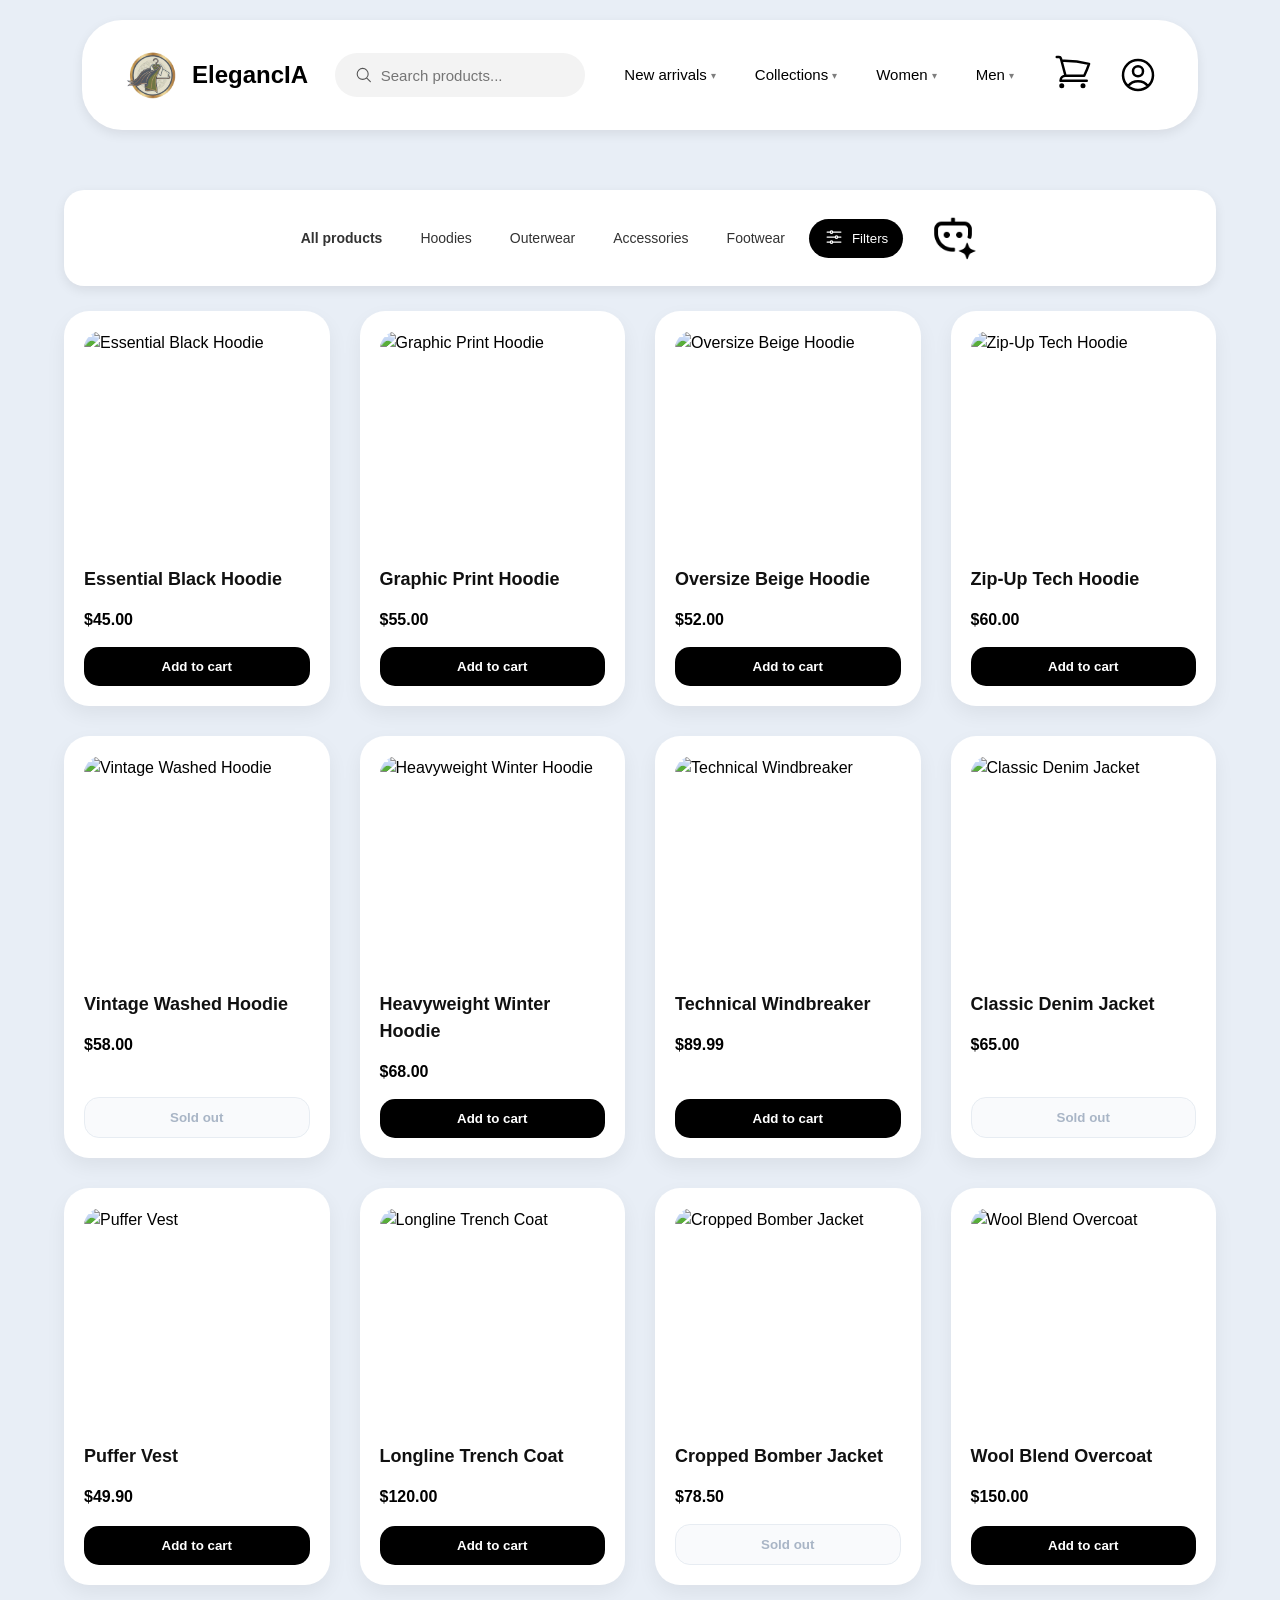
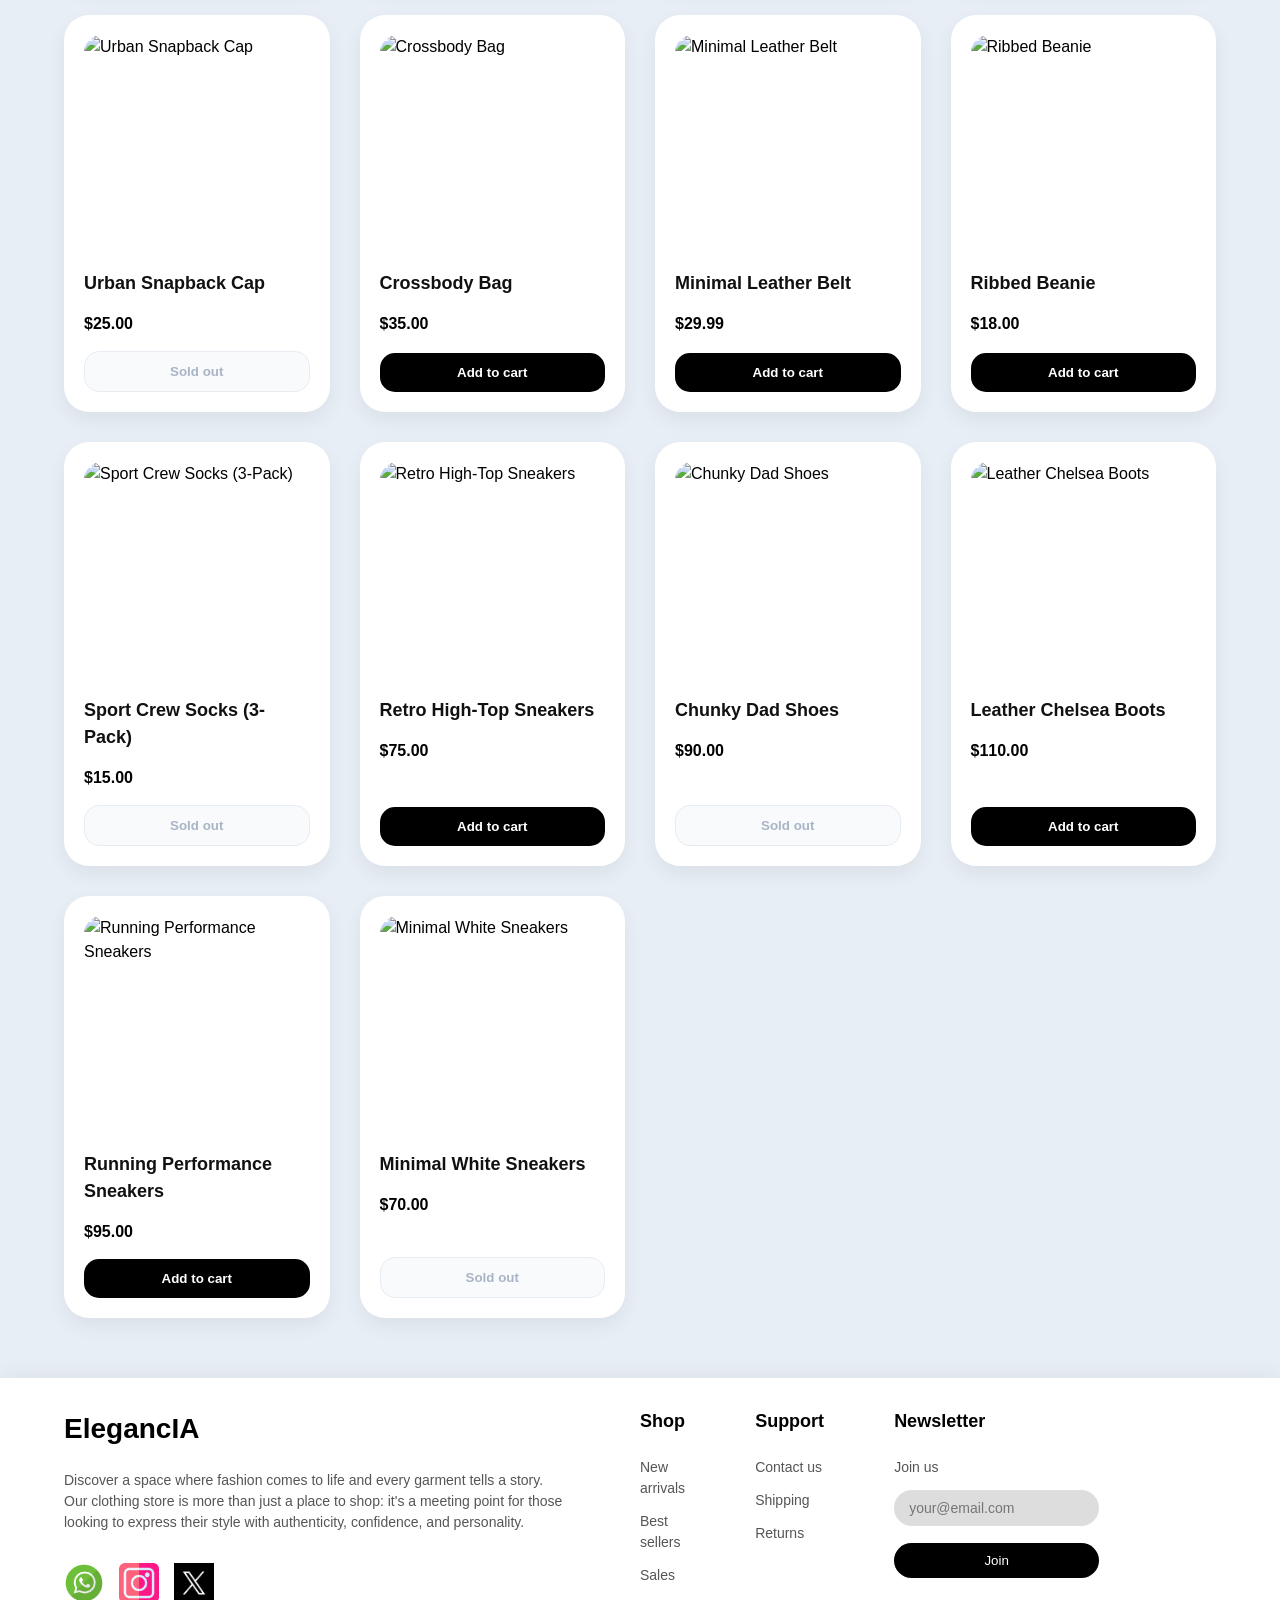
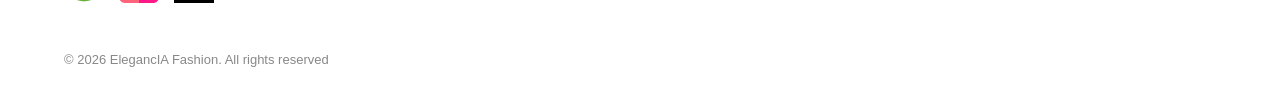
==== commit 8f5205cb: "Refactor nombre de la empresa" ====
--- a/front/index.html
+++ b/front/index.html
@@ -4,7 +4,7 @@
 <head>
     <meta charset="UTF-8">
     <meta name="viewport" content="width=device-width, initial-scale=1.0">
-    <title>Allegra</title>
+    <title>ElegancIA</title>
     <link rel="stylesheet" href="styles.css">
     <link rel="shortcut icon" href="assets/logo.png" type="image/x-icon">
 </head>
@@ -13,8 +13,8 @@
     <header>
         <nav>
             <a href="#" id="linkLogo">
-                <img src="./assets/logo.png" id="logo" alt="Logo de Allegra">
-                <h1>Allegra</h1>
+                <img src="./assets/logo.png" id="logo" alt="Logo de ElegancIA">
+                <h1>ElegancIA</h1>
             </a>
             <span id="bar">
                 <svg xmlns="http://www.w3.org/2000/svg" fill="none" viewBox="0 0 24 24" stroke-width="1.5"
@@ -110,7 +110,7 @@
 
             <div id="formLogin" class="authForm">
                 <div class="authHeader">
-                    <img src="./assets/logo.png" alt="Allegra Logo">
+                    <img src="./assets/logo.png" alt="ElegancIA Logo">
                     <h2>Welcome back</h2>
                     <p>Sign in to your account</p>
                 </div>
@@ -140,9 +140,9 @@
 
             <div id="formRegister" class="authForm hidden">
                 <div class="authHeader">
-                    <img src="./assets/logo.png" alt="Allegra Logo">
+                    <img src="./assets/logo.png" alt="ElegancIA Logo">
                     <h2>Create account</h2>
-                    <p>Join Allegra today</p>
+                    <p>Join ElegancIA today</p>
                 </div>
                 <div class="authField">
                     <label for="regName">Full name</label>
@@ -341,7 +341,7 @@
         <aside id="chatBox">
             <div id="titleBoxAi">
                 <img src="./assets/bot.png">
-                <h3>Allegra AI</h3>
+                <h3>ElegancIA</h3>
             </div>
 
             <div id="contentIa"></div>
@@ -368,7 +368,7 @@
 
     <footer>
         <div id="contentFooter">
-            <h3>Allegra</h3>
+            <h3>ElegancIA</h3>
             <p>Discover a space where fashion comes to life and every garment tells a story. Our clothing store is more
                 than just a place to shop: it's a meeting point for those looking to express their style with
                 authenticity, confidence, and personality.</p>
@@ -377,7 +377,7 @@
                 <li><a href="https://www.instagram.com"><img src="./assets/ig.png" alt="Instagram"></a></li>
                 <li><a href="https://x.com/"><img src="./assets/x.png" alt="X"></a></li>
             </ul>
-            <p>© 2026 Allegra Fashion. All rights reserved</p>
+            <p>© 2026 ElegancIA Fashion. All rights reserved</p>
         </div>
         <div>
             <div id="footerLinker">
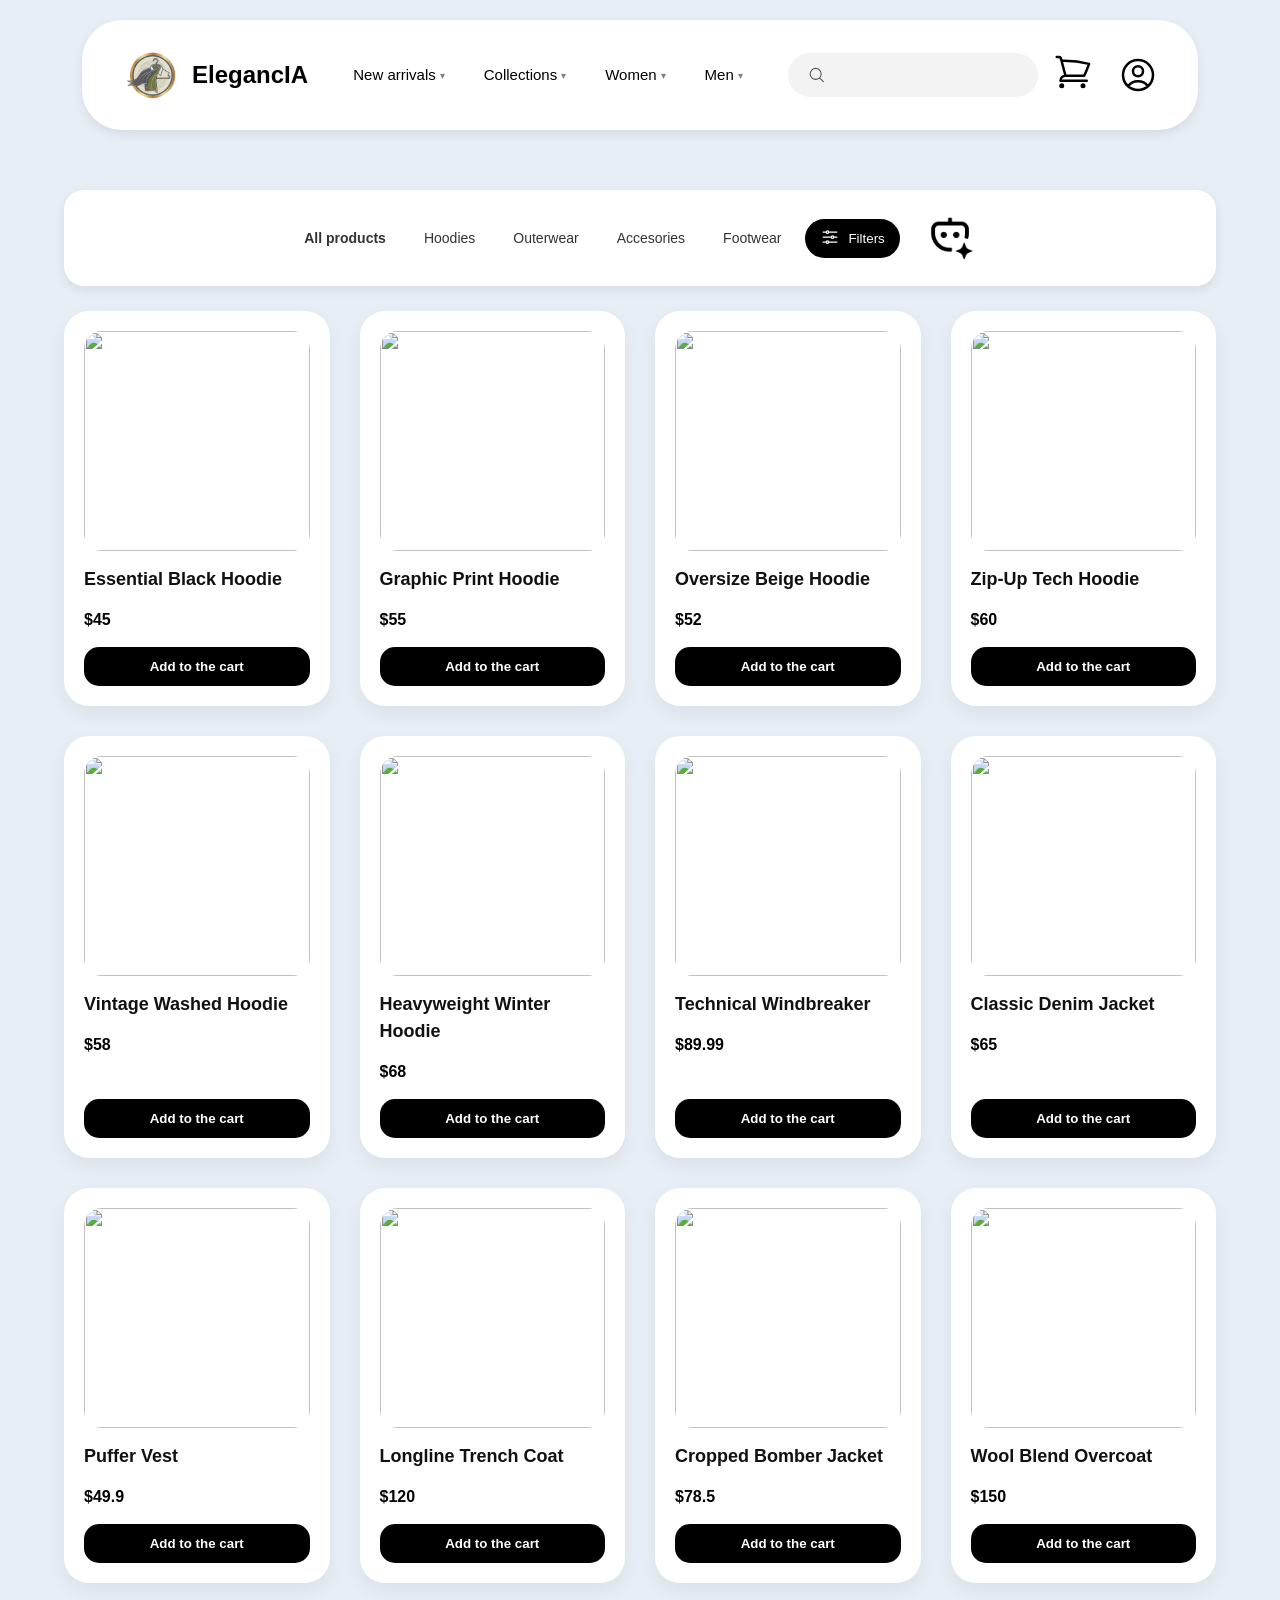
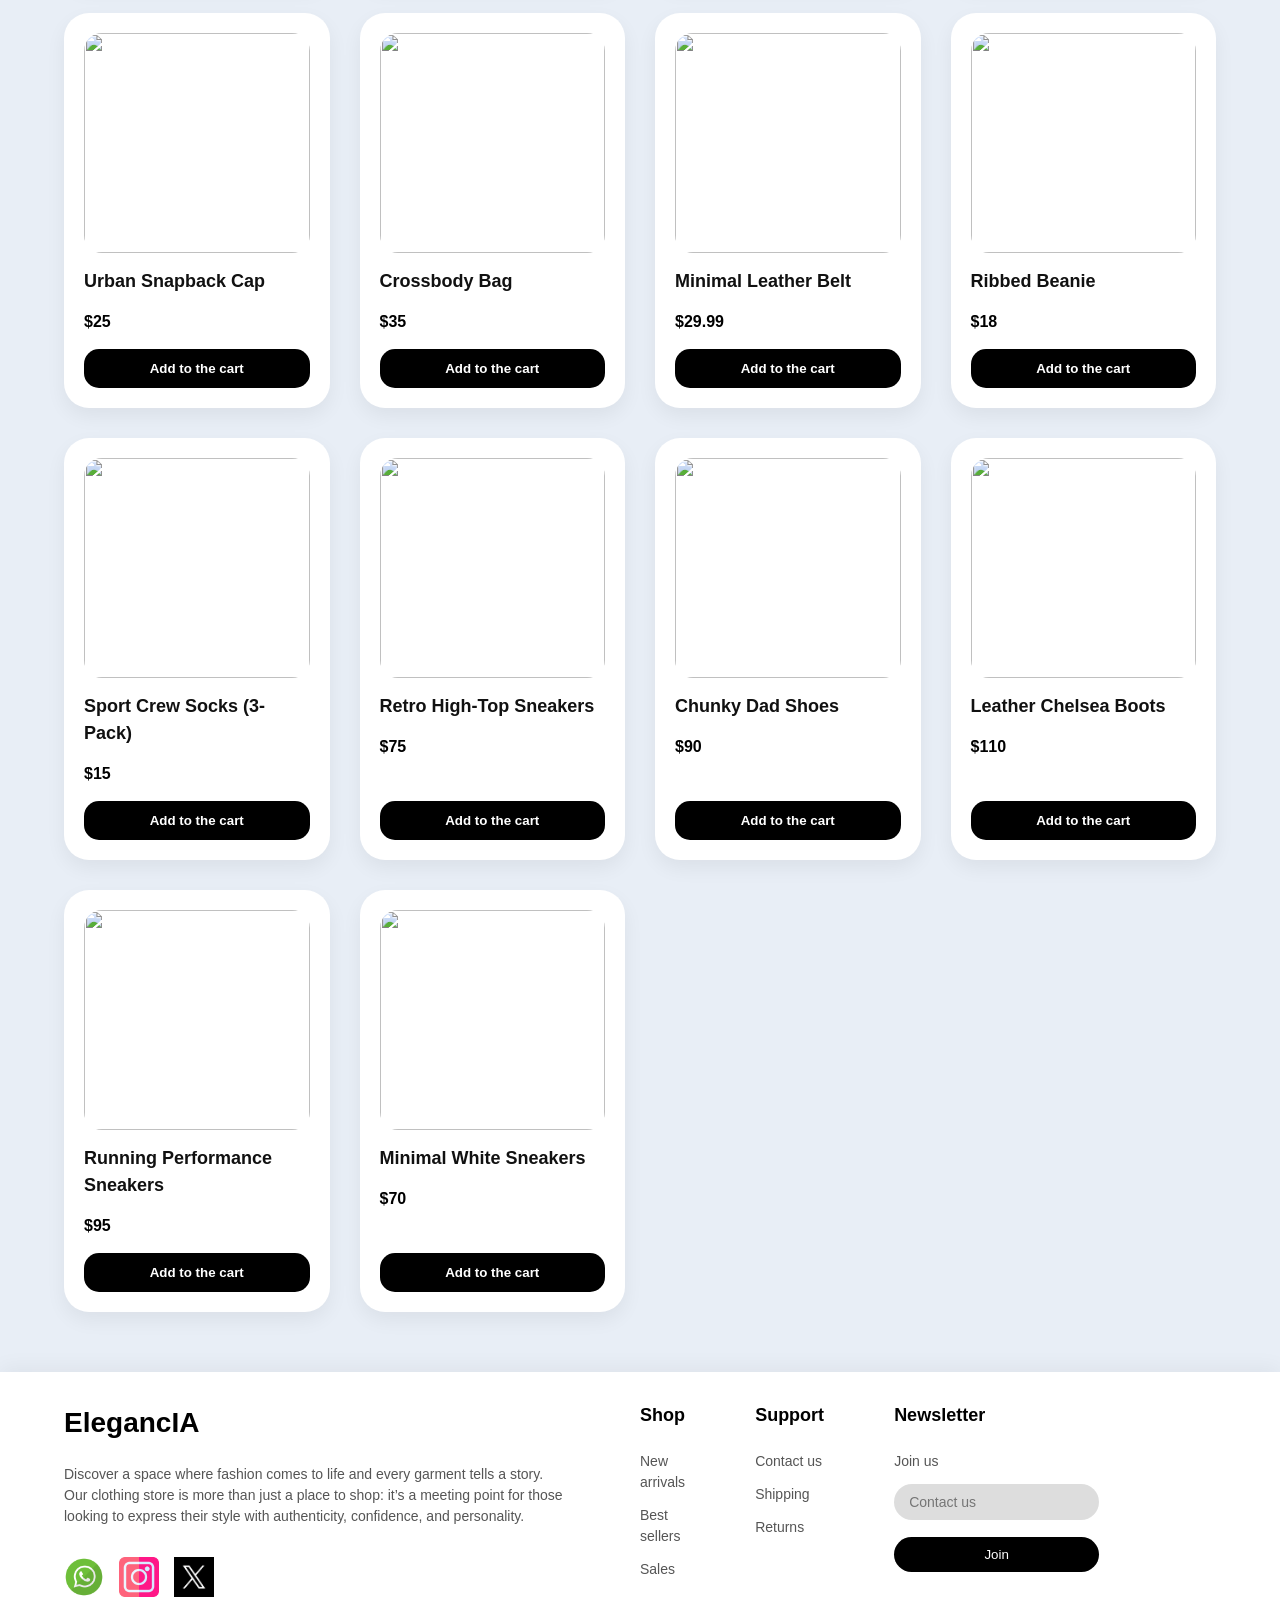
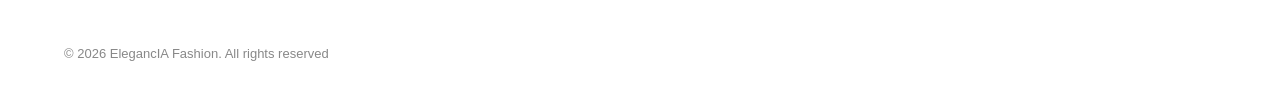
==== commit 8da327e9: "Version 2.0 Correccion de errores" ====
--- a/front/index.html
+++ b/front/index.html
@@ -16,14 +16,6 @@
                 <img src="./assets/logo.png" id="logo" alt="Logo de ElegancIA">
                 <h1>ElegancIA</h1>
             </a>
-            <span id="bar">
-                <svg xmlns="http://www.w3.org/2000/svg" fill="none" viewBox="0 0 24 24" stroke-width="1.5"
-                    stroke="currentColor" class="size-6">
-                    <path stroke-linecap="round" stroke-linejoin="round"
-                        d="m21 21-5.197-5.197m0 0A7.5 7.5 0 1 0 5.196 5.196a7.5 7.5 0 0 0 10.607 10.607Z" />
-                </svg>
-                <input type="text" name="busqueda" id="busqueda" placeholder="Search products...">
-            </span>
             <ul id="listNav">
                 <li class="navDropItem">
                     <a class="navDropTrigger">New arrivals</a>
@@ -32,7 +24,7 @@
                         <a href="#storeContent" data-filter-nav="Hoodies">Hoodies</a>
                         <a href="#storeContent" data-filter-nav="Outerwear">Outerwear</a>
                         <a href="#storeContent" data-filter-nav="Footwear">Footwear</a>
-                        <a href="#storeContent" data-filter-nav="Accessories">Accessories</a>
+                        <a href="#storeContent" data-filter-nav="Accesories">Accesories</a>
                     </div>
                 </li>
                 <li class="navDropItem">
@@ -42,7 +34,7 @@
                         <a href="#storeContent" data-filter-nav="Hoodies">Essential Basics</a>
                         <a href="#storeContent" data-filter-nav="Outerwear">Urban Outerwear</a>
                         <a href="#storeContent" data-filter-nav="Footwear">Street Footwear</a>
-                        <a href="#storeContent" data-filter-nav="Accessories">Daily Accessories</a>
+                        <a href="#storeContent" data-filter-nav="Accesories">Daily Accesories</a>
                     </div>
                 </li>
                 <li class="navDropItem">
@@ -51,7 +43,7 @@
                         <p class="navDropTitle">Women's picks</p>
                         <a href="#storeContent" data-filter-nav="Hoodies">Hoodies</a>
                         <a href="#storeContent" data-filter-nav="Outerwear">Jackets & Vests</a>
-                        <a href="#storeContent" data-filter-nav="Accessories">Bags & Caps</a>
+                        <a href="#storeContent" data-filter-nav="Accesories">Bags & Caps</a>
                         <a href="#storeContent" data-filter-nav="Footwear">Sneakers & Boots</a>
                     </div>
                 </li>
@@ -62,19 +54,19 @@
                         <a href="#storeContent" data-filter-nav="Hoodies">Hoodies</a>
                         <a href="#storeContent" data-filter-nav="Outerwear">Windbreakers & Denim</a>
                         <a href="#storeContent" data-filter-nav="Footwear">Sneakers & Boots</a>
-                        <a href="#storeContent" data-filter-nav="Accessories">Bags & Caps</a>
+                        <a href="#storeContent" data-filter-nav="Accesories">Bags & Caps</a>
                     </div>
                 </li>
             </ul>
             <div id="searchBar">
-                <button id="hamburgerMenu" class="hamburger">
-                    <svg xmlns="http://www.w3.org/2000/svg" fill="none" viewBox="0 0 24 24" stroke-width="1.5"
-                        stroke="currentColor">
-                        <path stroke-linecap="round" stroke-linejoin="round"
-                            d="M3.75 6.75h16.5M3.75 12h16.5m-16.5 5.25h16.5" />
-                    </svg>
-                </button>
-
+                <span id="bar">
+                    <svg xmlns="http://www.w3.org/2000/svg" fill="none" viewBox="0 0 24 24" stroke-width="1.5"
+                        stroke="currentColor" class="size-6">
+                        <path stroke-linecap="round" stroke-linejoin="round"
+                            d="m21 21-5.197-5.197m0 0A7.5 7.5 0 1 0 5.196 5.196a7.5 7.5 0 0 0 10.607 10.607Z" />
+                    </svg>
+                    <input type="text" name="busqueda" id="busqueda">
+                </span>
                 <a id="cartBtn">
                     <svg xmlns="http://www.w3.org/2000/svg" fill="none" viewBox="0 0 24 24" stroke-width="1.5"
                         stroke="currentColor" class="size-6">
@@ -227,20 +219,21 @@
                 <img src="./assets/logo.png" alt="Logo of the store">
                 <h2>Cart</h2>
             </div>
-            <div id="cartContent"></div>
+            <div id="cartContent">
+                <!-- Añadir productos dinamicamente -->
+            </div>
+
             <div class="cartSummary">
                 <p><span>Subtotal:</span> <span id="cartSubtotal">$0.00</span></p>
                 <p><span>IVA (16%):</span> <span id="cartIva">$0.00</span></p>
                 <h3><span>Total:</span> <span id="cartTotal">$0.00</span></h3>
-                <button class="checkoutBtn" id="checkoutBtn">Proceed with the payment</button>
+                <button class="checkoutBtn">Proceed with the payment</button>
             </div>
             <button id="modalCartClose">
                 <svg xmlns="http://www.w3.org/2000/svg" fill="none" viewBox="0 0 24 24" stroke-width="2"
                     stroke="currentColor" width="24" height="24">
                     <path stroke-linecap="round" stroke-linejoin="round" d="M6 18L18 6M6 6l12 12" />
-                </svg>
-                Close
-            </button>
+                </svg>Close</button>
         </dialog>
 
         <dialog id="modalFilters">
@@ -266,7 +259,7 @@
                         <button class="filterChip active" data-cat="All">All</button>
                         <button class="filterChip" data-cat="Hoodies">Hoodies</button>
                         <button class="filterChip" data-cat="Outerwear">Outerwear</button>
-                        <button class="filterChip" data-cat="Accessories">Accessories</button>
+                        <button class="filterChip" data-cat="Accesories">Accesories</button>
                         <button class="filterChip" data-cat="Footwear">Footwear</button>
                     </div>
                 </div>
@@ -275,8 +268,8 @@
                     <h3>Price range</h3>
                     <div class="filterPriceRow">
                         <span>$0</span>
-                        <input type="range" id="filterPrice" min="0" max="150" value="150" step="5">
-                        <span id="filterPriceLabel">$150</span>
+                        <input type="range" id="filterPrice" min="0" max="120" value="120" step="5">
+                        <span id="filterPriceLabel">$120</span>
                     </div>
                 </div>
 
@@ -313,7 +306,7 @@
                     <li id="allProducts"><a href="#">All products</a></li>
                     <li id="hoodieBtn"><a href="#">Hoodies</a></li>
                     <li id="outerBtn"><a href="#">Outerwear</a></li>
-                    <li id="accesoriesBtn"><a href="#">Accessories</a></li>
+                    <li id="accesoriesBtn"><a href="#">Accesories</a></li>
                     <li id="footwearBtn"><a href="#">Footwear</a></li>
                     <li>
                         <button id="btnFilters">
@@ -333,9 +326,12 @@
                         </button>
                     </li>
                 </ul>
-            </div>
-
-            <div id="storeContent"></div>
+
+            </div>
+
+            <div id="storeContent">
+                <!-- Tarjetas creadas dinamicamente -->
+            </div>
         </section>
 
         <aside id="chatBox">
@@ -344,7 +340,8 @@
                 <h3>ElegancIA</h3>
             </div>
 
-            <div id="contentIa"></div>
+            <div id="contentIa">
+            </div>
 
             <div id="searchInp">
                 <button id="deleteChat">
@@ -353,6 +350,7 @@
                         <path stroke-linecap="round" stroke-linejoin="round"
                             d="m14.74 9-.346 9m-4.788 0L9.26 9m9.968-3.21c.342.052.682.107 1.022.166m-1.022-.165L18.16 19.673a2.25 2.25 0 0 1-2.244 2.077H8.084a2.25 2.25 0 0 1-2.244-2.077L4.772 5.79m14.456 0a48.108 48.108 0 0 0-3.478-.397m-12 .562c.34-.059.68-.114 1.022-.165m0 0a48.11 48.11 0 0 1 3.478-.397m7.5 0v-.916c0-1.18-.91-2.164-2.09-2.201a51.964 51.964 0 0 0-3.32 0c-1.18.037-2.09 1.022-2.09 2.201v.916m7.5 0a48.667 48.667 0 0 0-7.5 0" />
                     </svg>
+
                 </button>
                 <input type="text" name="promt" id="promtInp">
                 <button id="sendBtn">
@@ -370,12 +368,13 @@
         <div id="contentFooter">
             <h3>ElegancIA</h3>
             <p>Discover a space where fashion comes to life and every garment tells a story. Our clothing store is more
-                than just a place to shop: it's a meeting point for those looking to express their style with
+                than just a place to shop: it’s a meeting point for those looking to express their style with
                 authenticity, confidence, and personality.</p>
             <ul id="links">
-                <li><a href="https://web.whatsapp.com"><img src="./assets/whats.png" alt="WhatsApp"></a></li>
-                <li><a href="https://www.instagram.com"><img src="./assets/ig.png" alt="Instagram"></a></li>
-                <li><a href="https://x.com/"><img src="./assets/x.png" alt="X"></a></li>
+                <li><a href="https://web.whatsapp.com"><img src="./assets/whats.png" alt=""></a></li>
+                <li><a href="https://www.instagram.com
+"><img src="./assets/ig.png" alt=""></a></li>
+                <li><a href="https://x.com/"><img src="./assets/x.png" alt=""></a></li>
             </ul>
             <p>© 2026 ElegancIA Fashion. All rights reserved</p>
         </div>
@@ -396,13 +395,14 @@
                 <div class="shopFooter">
                     <h2>Newsletter</h2>
                     <p>Join us</p>
-                    <input type="email" name="newsletterEmail" id="newsletterEmail" placeholder="your@email.com">
-                    <button id="newsletterBtn">Join</button>
+                    <input type="email" name="email" id="email" placeholder="Contact us">
+                    <button>Join</button>
                 </div>
             </div>
         </div>
     </footer>
     <script src="./script.js"></script>
+    <script src="https://cdn.jsdelivr.net/npm/flowbite@4.0.1/dist/flowbite.min.js"></script>
 </body>
 
 </html>
--- a/front/styles.css
+++ b/front/styles.css
@@ -1687,42 +1687,145 @@
     }
 }
 
+
+#mobileNavOverlay {
+    display: none;
+    position: fixed;
+    inset: 0;
+    background: rgba(0, 0, 0, 0.4);
+    z-index: 1999;
+    backdrop-filter: blur(2px);
+}
+
+#mobileNavOverlay.active {
+    display: block;
+}
+
+#mobileNavClose {
+    display: none;
+    position: fixed;
+    top: 16px;
+    right: 16px;
+    background: #f3f3f3;
+    border: none;
+    border-radius: 50%;
+    width: 36px;
+    height: 36px;
+    align-items: center;
+    justify-content: center;
+    cursor: pointer;
+    color: #555;
+    z-index: 2001;
+    padding: 0;
+}
+
+#mobileNavClose:hover {
+    background: #e0e0e0;
+    color: #000;
+    transform: none;
+}
+
+#mobileNavClose.active {
+    display: flex;
+}
+
 @media (max-width: 768px) {
-    nav {
+    .hamburger {
+        display: flex;
+    }
+
+    #listNav {
+        position: fixed;
+        top: 0;
+        right: -320px;
+        width: 280px;
+        height: 100vh;
+        background: #fff;
+        padding: 60px 20px 30px;
+        box-shadow: -4px 0 20px rgba(0, 0, 0, 0.12);
+        z-index: 2000;
         flex-direction: column;
-        gap: 15px;
-        padding: 10px 20px;
-        border-radius: 25px;
-    }
-
-    .hamburger {
-        display: block;
-    }
-
-    #listNav {
+        flex-wrap: nowrap;
+        justify-content: flex-start;
+        gap: 4px;
+        overflow-y: auto;
+        transition: right 0.3s ease;
+        display: flex;
+    }
+
+    #listNav.active {
+        right: 0;
+    }
+
+    .navDropItem {
+        width: 100%;
+    }
+
+    .navDropTrigger {
+        display: flex;
+        justify-content: space-between;
+        align-items: center;
+        width: 100%;
+        padding: 12px 14px;
+        border-radius: 12px;
+        font-weight: 600;
+        font-size: 15px;
+        color: #111;
+        cursor: pointer;
+        transition: background 0.2s ease;
+    }
+
+    .navDropTrigger:hover {
+        background: #f5f5f5;
+        transform: none;
+    }
+
+    .navDropItem.mobileOpen .navDropTrigger::after {
+        transform: rotate(180deg);
+    }
+
+    .navDropMenu {
+        position: static;
+        transform: none;
+        opacity: 1;
+        pointer-events: auto;
+        box-shadow: none;
+        border-radius: 0;
+        padding: 0;
+        min-width: unset;
         display: none;
         flex-direction: column;
-        position: absolute;
-        top: 80px;
-        left: 5%;
-        width: 90%;
-        background: white;
-        padding: 20px;
-        border-radius: 20px;
-        box-shadow: 0 10px 25px rgba(0, 0, 0, 0.1);
-        z-index: 1000;
-        gap: 10px;
-        flex-wrap: wrap;
-        justify-content: center;
-    }
-
-    #listNav.active {
+        gap: 0;
+        background: transparent;
+        border-left: 2px solid #f0f0f0;
+        margin: 4px 0 8px 14px;
+    }
+
+    .navDropMenu::before {
+        display: none;
+    }
+
+    .navDropItem.mobileOpen .navDropMenu {
         display: flex;
     }
 
-    #searchBar {
-        width: 100%;
-        justify-content: center;
+    .navDropMenu a {
+        padding: 9px 10px;
+        font-size: 14px;
+        color: #444;
+        border-radius: 8px;
+    }
+
+    .navDropMenu a:hover {
+        background: #f5f5f5;
+        color: #000;
+        transform: none;
+    }
+
+    .navDropTitle {
+        font-size: 9px;
+        padding: 6px 10px 4px;
+        color: #bbb;
     }
 
     #bar {
@@ -1799,21 +1902,35 @@
 }
 
 @media (max-width: 480px) {
+    header {
+        padding: 12px;
+    }
+
+    nav {
+        width: 100%;
+        padding: 10px 14px;
+        border-radius: 20px;
+    }
+
+    #linkLogo h1 {
+        font-size: 16px;
+    }
+
     #logo {
-        width: 60px;
-    }
-
-    #listNav {
-        font-size: 13px;
-        gap: 8px;
-    }
-
-    #listNav a {
-        padding: 6px 10px;
+        width: 36px;
     }
 
     #bar {
         display: none;
+    }
+
+    #searchBar {
+        gap: 6px;
+    }
+
+    #searchBar a>svg {
+        width: 28px;
+        height: 28px;
     }
 
     #storeContent {
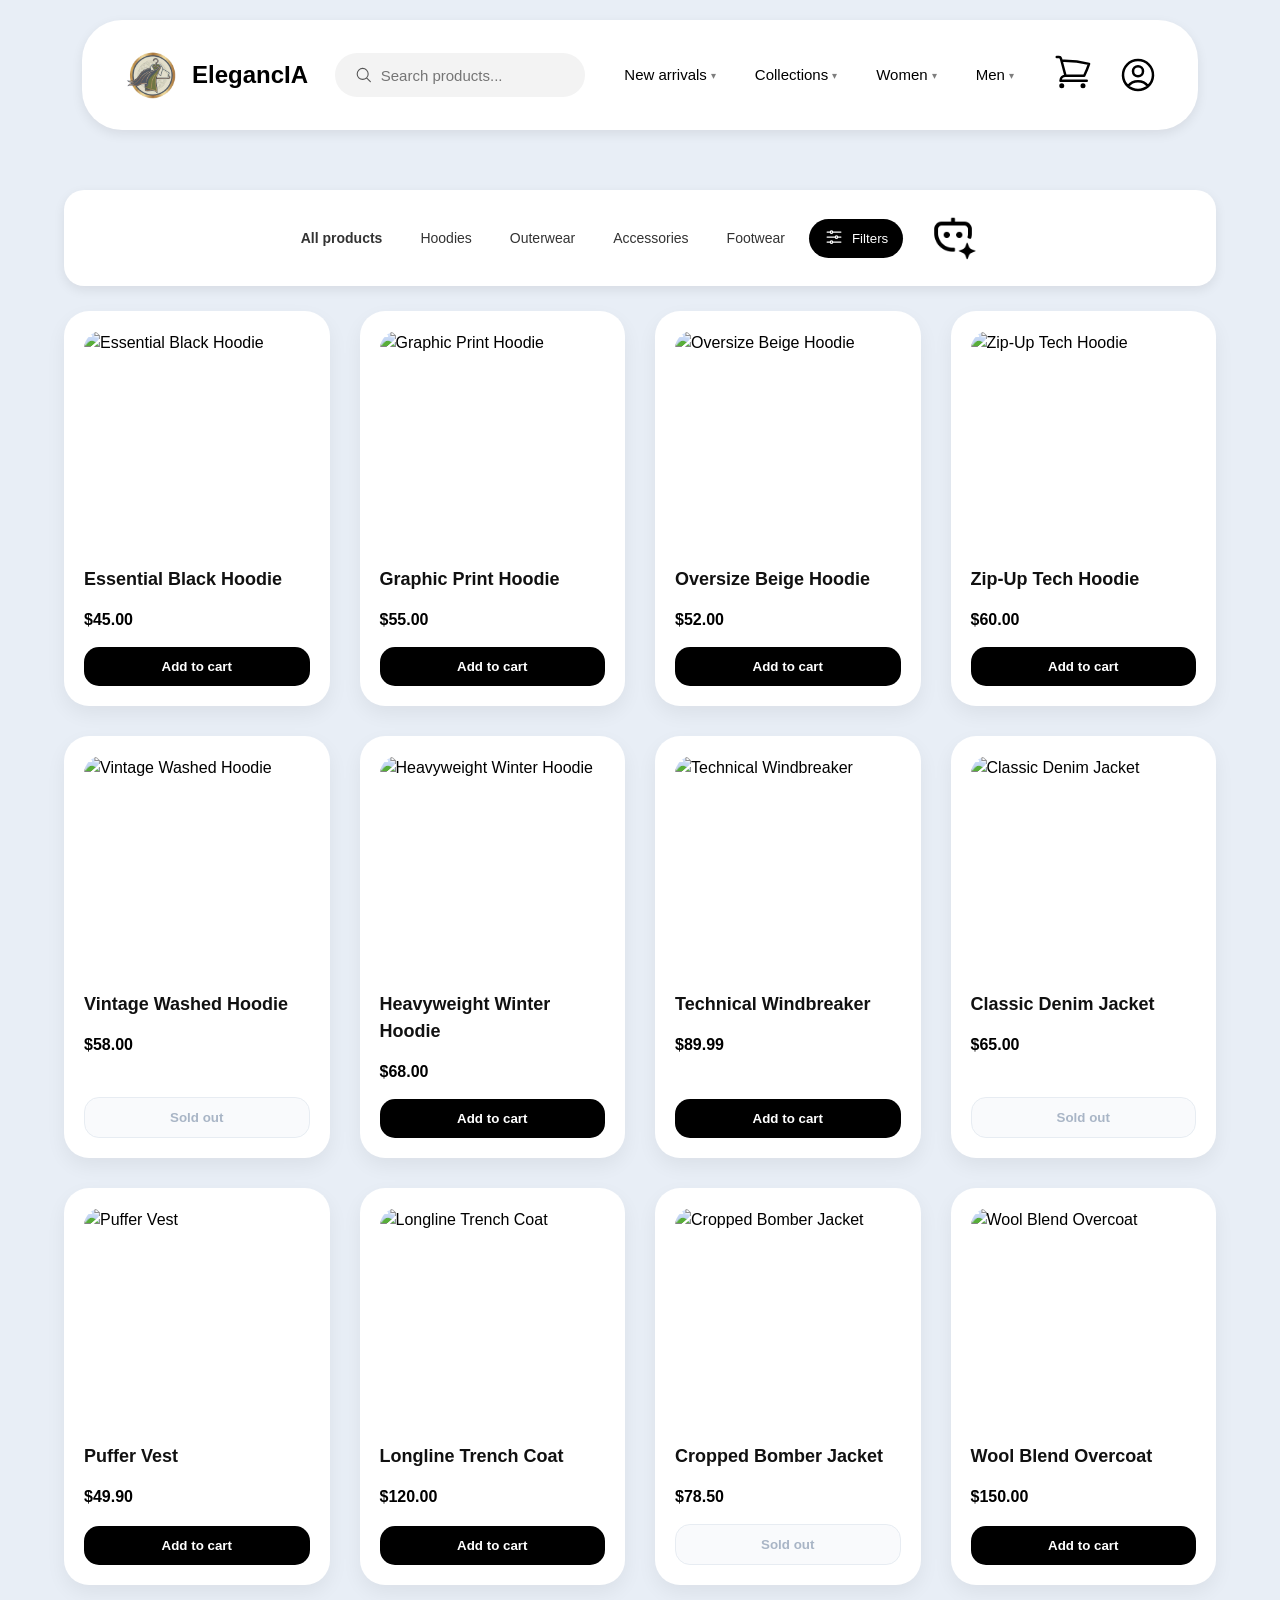
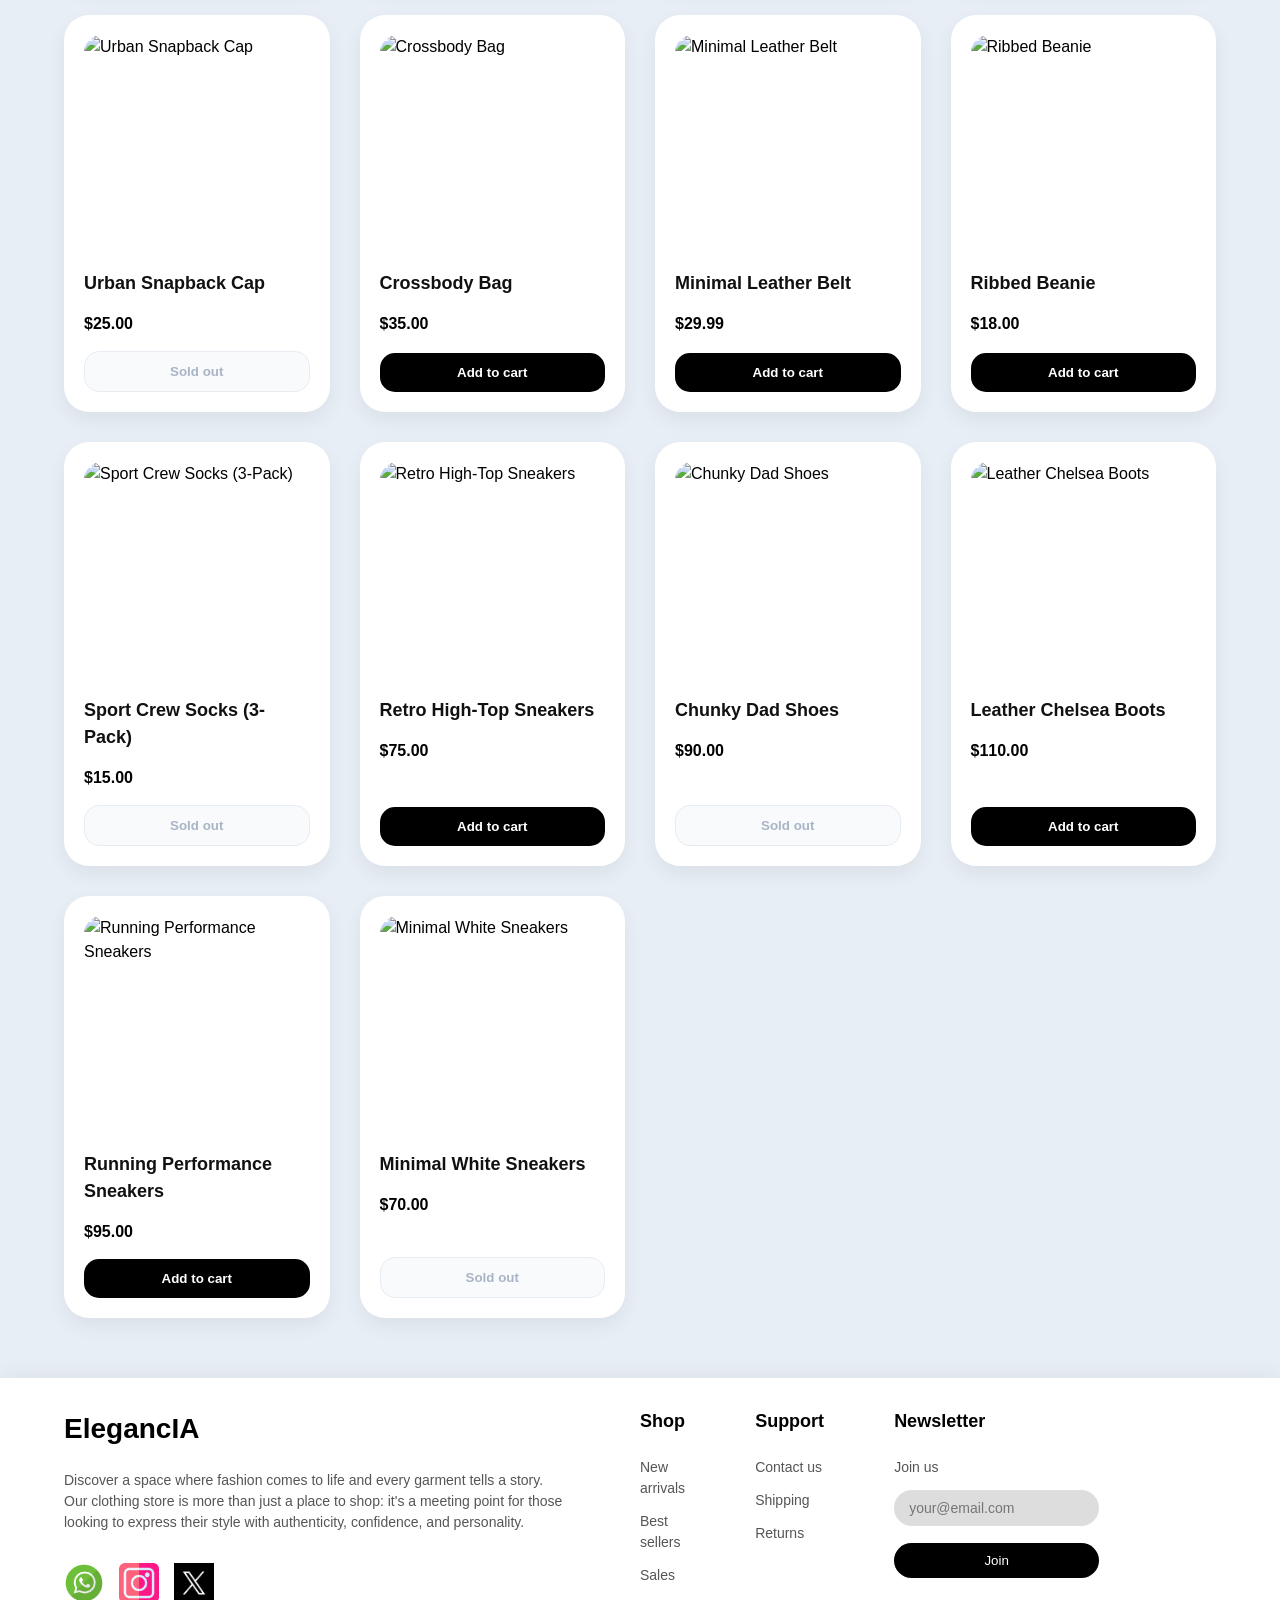
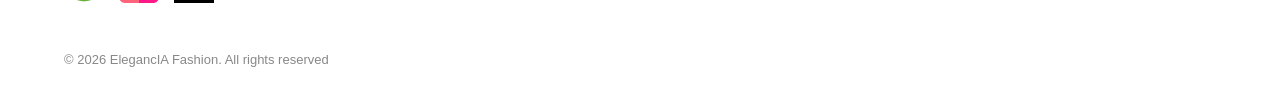
==== commit 0f7127c5: "Version correcta develop" ====
--- a/front/index.html
+++ b/front/index.html
@@ -16,6 +16,15 @@
                 <img src="./assets/logo.png" id="logo" alt="Logo de ElegancIA">
                 <h1>ElegancIA</h1>
             </a>
+            <span id="bar">
+                <svg xmlns="http://www.w3.org/2000/svg" fill="none" viewBox="0 0 24 24" stroke-width="1.5"
+                    stroke="currentColor" class="size-6">
+                    <path stroke-linecap="round" stroke-linejoin="round"
+                        d="m21 21-5.197-5.197m0 0A7.5 7.5 0 1 0 5.196 5.196a7.5 7.5 0 0 0 10.607 10.607Z" />
+                </svg>
+                <input type="text" name="busqueda" id="busqueda" placeholder="Search products...">
+            </span>
+            <div id="mobileNavOverlay"></div>
             <ul id="listNav">
                 <li class="navDropItem">
                     <a class="navDropTrigger">New arrivals</a>
@@ -24,7 +33,7 @@
                         <a href="#storeContent" data-filter-nav="Hoodies">Hoodies</a>
                         <a href="#storeContent" data-filter-nav="Outerwear">Outerwear</a>
                         <a href="#storeContent" data-filter-nav="Footwear">Footwear</a>
-                        <a href="#storeContent" data-filter-nav="Accesories">Accesories</a>
+                        <a href="#storeContent" data-filter-nav="Accessories">Accessories</a>
                     </div>
                 </li>
                 <li class="navDropItem">
@@ -34,7 +43,7 @@
                         <a href="#storeContent" data-filter-nav="Hoodies">Essential Basics</a>
                         <a href="#storeContent" data-filter-nav="Outerwear">Urban Outerwear</a>
                         <a href="#storeContent" data-filter-nav="Footwear">Street Footwear</a>
-                        <a href="#storeContent" data-filter-nav="Accesories">Daily Accesories</a>
+                        <a href="#storeContent" data-filter-nav="Accessories">Daily Accessories</a>
                     </div>
                 </li>
                 <li class="navDropItem">
@@ -43,7 +52,7 @@
                         <p class="navDropTitle">Women's picks</p>
                         <a href="#storeContent" data-filter-nav="Hoodies">Hoodies</a>
                         <a href="#storeContent" data-filter-nav="Outerwear">Jackets & Vests</a>
-                        <a href="#storeContent" data-filter-nav="Accesories">Bags & Caps</a>
+                        <a href="#storeContent" data-filter-nav="Accessories">Bags & Caps</a>
                         <a href="#storeContent" data-filter-nav="Footwear">Sneakers & Boots</a>
                     </div>
                 </li>
@@ -54,19 +63,19 @@
                         <a href="#storeContent" data-filter-nav="Hoodies">Hoodies</a>
                         <a href="#storeContent" data-filter-nav="Outerwear">Windbreakers & Denim</a>
                         <a href="#storeContent" data-filter-nav="Footwear">Sneakers & Boots</a>
-                        <a href="#storeContent" data-filter-nav="Accesories">Bags & Caps</a>
+                        <a href="#storeContent" data-filter-nav="Accessories">Bags & Caps</a>
                     </div>
                 </li>
             </ul>
             <div id="searchBar">
-                <span id="bar">
-                    <svg xmlns="http://www.w3.org/2000/svg" fill="none" viewBox="0 0 24 24" stroke-width="1.5"
-                        stroke="currentColor" class="size-6">
-                        <path stroke-linecap="round" stroke-linejoin="round"
-                            d="m21 21-5.197-5.197m0 0A7.5 7.5 0 1 0 5.196 5.196a7.5 7.5 0 0 0 10.607 10.607Z" />
-                    </svg>
-                    <input type="text" name="busqueda" id="busqueda">
-                </span>
+                <button id="hamburgerMenu" class="hamburger">
+                    <svg xmlns="http://www.w3.org/2000/svg" fill="none" viewBox="0 0 24 24" stroke-width="1.5"
+                        stroke="currentColor">
+                        <path stroke-linecap="round" stroke-linejoin="round"
+                            d="M3.75 6.75h16.5M3.75 12h16.5m-16.5 5.25h16.5" />
+                    </svg>
+                </button>
+
                 <a id="cartBtn">
                     <svg xmlns="http://www.w3.org/2000/svg" fill="none" viewBox="0 0 24 24" stroke-width="1.5"
                         stroke="currentColor" class="size-6">
@@ -219,21 +228,20 @@
                 <img src="./assets/logo.png" alt="Logo of the store">
                 <h2>Cart</h2>
             </div>
-            <div id="cartContent">
-                <!-- Añadir productos dinamicamente -->
-            </div>
-
+            <div id="cartContent"></div>
             <div class="cartSummary">
                 <p><span>Subtotal:</span> <span id="cartSubtotal">$0.00</span></p>
                 <p><span>IVA (16%):</span> <span id="cartIva">$0.00</span></p>
                 <h3><span>Total:</span> <span id="cartTotal">$0.00</span></h3>
-                <button class="checkoutBtn">Proceed with the payment</button>
+                <button class="checkoutBtn" id="checkoutBtn">Proceed with the payment</button>
             </div>
             <button id="modalCartClose">
                 <svg xmlns="http://www.w3.org/2000/svg" fill="none" viewBox="0 0 24 24" stroke-width="2"
                     stroke="currentColor" width="24" height="24">
                     <path stroke-linecap="round" stroke-linejoin="round" d="M6 18L18 6M6 6l12 12" />
-                </svg>Close</button>
+                </svg>
+                Close
+            </button>
         </dialog>
 
         <dialog id="modalFilters">
@@ -259,7 +267,7 @@
                         <button class="filterChip active" data-cat="All">All</button>
                         <button class="filterChip" data-cat="Hoodies">Hoodies</button>
                         <button class="filterChip" data-cat="Outerwear">Outerwear</button>
-                        <button class="filterChip" data-cat="Accesories">Accesories</button>
+                        <button class="filterChip" data-cat="Accessories">Accessories</button>
                         <button class="filterChip" data-cat="Footwear">Footwear</button>
                     </div>
                 </div>
@@ -268,8 +276,8 @@
                     <h3>Price range</h3>
                     <div class="filterPriceRow">
                         <span>$0</span>
-                        <input type="range" id="filterPrice" min="0" max="120" value="120" step="5">
-                        <span id="filterPriceLabel">$120</span>
+                        <input type="range" id="filterPrice" min="0" max="150" value="150" step="5">
+                        <span id="filterPriceLabel">$150</span>
                     </div>
                 </div>
 
@@ -306,7 +314,7 @@
                     <li id="allProducts"><a href="#">All products</a></li>
                     <li id="hoodieBtn"><a href="#">Hoodies</a></li>
                     <li id="outerBtn"><a href="#">Outerwear</a></li>
-                    <li id="accesoriesBtn"><a href="#">Accesories</a></li>
+                    <li id="accesoriesBtn"><a href="#">Accessories</a></li>
                     <li id="footwearBtn"><a href="#">Footwear</a></li>
                     <li>
                         <button id="btnFilters">
@@ -326,12 +334,9 @@
                         </button>
                     </li>
                 </ul>
-
-            </div>
-
-            <div id="storeContent">
-                <!-- Tarjetas creadas dinamicamente -->
-            </div>
+            </div>
+
+            <div id="storeContent"></div>
         </section>
 
         <aside id="chatBox">
@@ -340,8 +345,7 @@
                 <h3>ElegancIA</h3>
             </div>
 
-            <div id="contentIa">
-            </div>
+            <div id="contentIa"></div>
 
             <div id="searchInp">
                 <button id="deleteChat">
@@ -350,7 +354,6 @@
                         <path stroke-linecap="round" stroke-linejoin="round"
                             d="m14.74 9-.346 9m-4.788 0L9.26 9m9.968-3.21c.342.052.682.107 1.022.166m-1.022-.165L18.16 19.673a2.25 2.25 0 0 1-2.244 2.077H8.084a2.25 2.25 0 0 1-2.244-2.077L4.772 5.79m14.456 0a48.108 48.108 0 0 0-3.478-.397m-12 .562c.34-.059.68-.114 1.022-.165m0 0a48.11 48.11 0 0 1 3.478-.397m7.5 0v-.916c0-1.18-.91-2.164-2.09-2.201a51.964 51.964 0 0 0-3.32 0c-1.18.037-2.09 1.022-2.09 2.201v.916m7.5 0a48.667 48.667 0 0 0-7.5 0" />
                     </svg>
-
                 </button>
                 <input type="text" name="promt" id="promtInp">
                 <button id="sendBtn">
@@ -368,13 +371,12 @@
         <div id="contentFooter">
             <h3>ElegancIA</h3>
             <p>Discover a space where fashion comes to life and every garment tells a story. Our clothing store is more
-                than just a place to shop: it’s a meeting point for those looking to express their style with
+                than just a place to shop: it's a meeting point for those looking to express their style with
                 authenticity, confidence, and personality.</p>
             <ul id="links">
-                <li><a href="https://web.whatsapp.com"><img src="./assets/whats.png" alt=""></a></li>
-                <li><a href="https://www.instagram.com
-"><img src="./assets/ig.png" alt=""></a></li>
-                <li><a href="https://x.com/"><img src="./assets/x.png" alt=""></a></li>
+                <li><a href="https://web.whatsapp.com"><img src="./assets/whats.png" alt="WhatsApp"></a></li>
+                <li><a href="https://www.instagram.com"><img src="./assets/ig.png" alt="Instagram"></a></li>
+                <li><a href="https://x.com/"><img src="./assets/x.png" alt="X"></a></li>
             </ul>
             <p>© 2026 ElegancIA Fashion. All rights reserved</p>
         </div>
@@ -395,14 +397,22 @@
                 <div class="shopFooter">
                     <h2>Newsletter</h2>
                     <p>Join us</p>
-                    <input type="email" name="email" id="email" placeholder="Contact us">
-                    <button>Join</button>
+                    <input type="email" name="newsletterEmail" id="newsletterEmail" placeholder="your@email.com">
+                    <button id="newsletterBtn">Join</button>
                 </div>
             </div>
         </div>
     </footer>
+
+    <div id="mobileNavOverlay"></div>
+    <button id="mobileNavClose" aria-label="Close menu">
+        <svg xmlns="http://www.w3.org/2000/svg" fill="none" viewBox="0 0 24 24" stroke-width="2" stroke="currentColor"
+            width="20" height="20">
+            <path stroke-linecap="round" stroke-linejoin="round" d="M6 18L18 6M6 6l12 12" />
+        </svg>
+    </button>
+
     <script src="./script.js"></script>
-    <script src="https://cdn.jsdelivr.net/npm/flowbite@4.0.1/dist/flowbite.min.js"></script>
 </body>
 
 </html>
